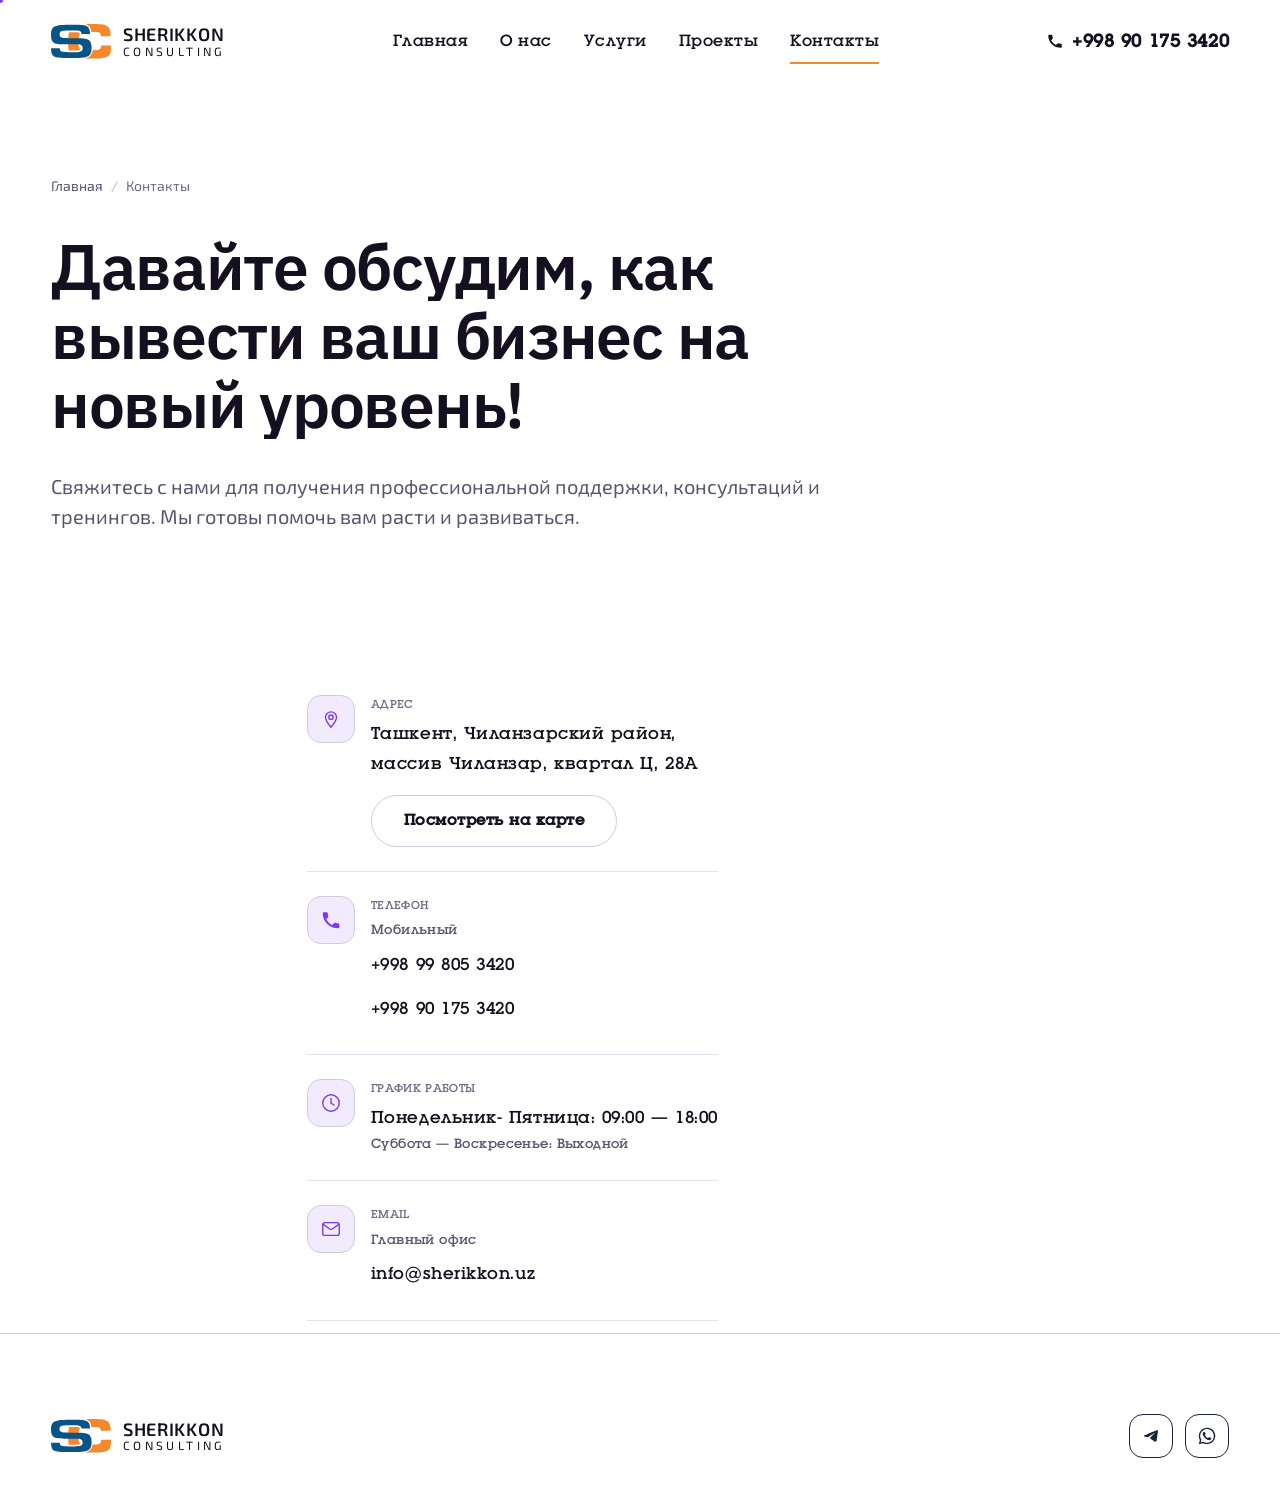
==== kontakti.html @ b271f59b "Disable browser scroll restoration so pages always open at the top Reloading a scrolled page (or ope" ====
<!DOCTYPE html>
<html lang="ru">
<head>
<meta charset="utf-8">
<meta name="viewport" content="width=device-width, initial-scale=1">
<title>Контакты | Sherikkon Remake</title>
<meta name="description" content="Контакты Sherikkon Consulting: Ташкент, Чиланзарский район, массив Чиланзар, квартал Ц, 28А. Телефоны +998 99 805 3420, +998 90 175 3420, info@sherikkon.uz.">
<meta name="theme-color" content="#0B0714">
<meta property="og:type" content="website">
<meta property="og:title" content="Контакты | Sherikkon Consulting">
<meta property="og:description" content="Свяжитесь с нами для получения профессиональной поддержки, консультаций и тренингов.">
<meta property="og:locale" content="ru_RU">

<link rel="icon" href="assets/icons/logo-mark.svg" type="image/svg+xml">
<link rel="preload" href="assets/fonts/exo2-400-700-cyrillic.woff2" as="font" type="font/woff2" crossorigin>
<link rel="preload" href="assets/fonts/ibmplexsans-500-700-cyrillic.woff2" as="font" type="font/woff2" crossorigin>
<link rel="preload" href="assets/fonts/luga.ttf" as="font" type="font/ttf" crossorigin>
<link rel="stylesheet" href="assets/css/tokens.css">
<link rel="stylesheet" href="assets/css/styles.css">

<script>
(function(d){
  if ('scrollRestoration' in history) { history.scrollRestoration = 'manual'; }
  var r = d.documentElement;
  r.classList.add('js');
  try {
    if (sessionStorage.getItem('sk:entering') === '1') {
      sessionStorage.removeItem('sk:entering');
      if (!matchMedia('(prefers-reduced-motion: reduce)').matches) r.classList.add('is-entering');
    }
  } catch (e) {}
})(document);
</script>
</head>

<body>

<svg xmlns="http://www.w3.org/2000/svg" style="display:none" aria-hidden="true" focusable="false">
  <symbol id="i-arrow-right" viewBox="0 0 24 24" fill="none" stroke="currentColor" stroke-width="1.5" stroke-linecap="round" stroke-linejoin="round"><path d="M4 12h15"/><path d="m13 6 6 6-6 6"/></symbol>
  <symbol id="i-phone" viewBox="0 0 24 24"><path fill="currentColor" d="M6.62 10.79c1.44 2.83 3.76 5.15 6.59 6.59l2.2-2.2c.28-.28.68-.36 1.03-.24 1.12.37 2.33.57 3.56.57.56 0 1 .44 1 1V20c0 .55-.44 1-1 1C10.4 21 3 13.6 3 4.5c0-.56.45-1 1-1h3.5c.56 0 1 .44 1 1 0 1.24.2 2.45.57 3.57.11.36.03.75-.25 1.03l-2.2 2.19Z"/></symbol>
  <symbol id="i-mail" viewBox="0 0 24 24" fill="none" stroke="currentColor" stroke-width="1.5" stroke-linecap="round" stroke-linejoin="round"><rect x="3" y="5" width="18" height="14" rx="2.5"/><path d="m3.5 7 7.6 5.3a1.5 1.5 0 0 0 1.8 0L20.5 7"/></symbol>
  <symbol id="i-sms" viewBox="0 0 24 24" fill="none" stroke="currentColor" stroke-width="1.5" stroke-linecap="round" stroke-linejoin="round"><path d="M4 5h16v10.5a1.5 1.5 0 0 1-1.5 1.5H9l-4 3.5V17H4.5A1.5 1.5 0 0 1 3 15.5V6.5A1.5 1.5 0 0 1 4.5 5Z"/><path d="M8 9.5h8M8 12.5h5"/></symbol>
  <symbol id="i-pin" viewBox="0 0 24 24" fill="none" stroke="currentColor" stroke-width="1.5" stroke-linecap="round" stroke-linejoin="round"><path d="M12 21c4-4.6 6-8 6-10.8A6 6 0 0 0 6 10.2C6 13 8 16.4 12 21Z"/><circle cx="12" cy="10" r="2.4"/></symbol>
  <symbol id="i-clock" viewBox="0 0 24 24" fill="none" stroke="currentColor" stroke-width="1.5" stroke-linecap="round" stroke-linejoin="round"><circle cx="12" cy="12" r="9"/><path d="M12 7v5.2l3.2 2"/></symbol>
  <symbol id="i-telegram" viewBox="0 0 980 980"><path fill="currentColor" fill-rule="evenodd" d="M 698 287.631 C 689.870 289.158, 654.773 302.731, 597.500 326.497 C 579.350 334.028, 550.325 346.044, 533 353.199 C 515.675 360.353, 497 368.138, 491.500 370.498 C 476.602 376.891, 411.305 405.121, 380.500 418.486 C 365.650 424.929, 346.750 433.126, 338.500 436.701 C 330.250 440.276, 320.125 444.682, 316 446.493 C 311.875 448.304, 299.052 453.932, 287.505 459 C 259.455 471.311, 257.509 472.360, 251.404 478.465 C 243.858 486.011, 243.010 492.293, 248.633 498.976 C 254.308 505.720, 269.003 510.989, 315.500 522.949 C 332.550 527.335, 348.975 531.610, 352 532.450 C 363.401 535.614, 379.007 533.776, 394.079 527.493 C 403.284 523.655, 421.090 512.782, 439 500.059 C 447.525 494.004, 463.275 483.103, 474 475.836 C 484.725 468.569, 508.069 452.535, 525.876 440.205 C 559.910 416.640, 592.766 394.737, 599.486 391.136 C 604.823 388.275, 608.498 388.407, 611.664 391.573 C 615.167 395.076, 614.372 399.588, 609.159 405.795 C 601.320 415.126, 516.463 495.931, 483.500 525.452 C 469.482 538.007, 464.042 543.935, 460.603 550.403 C 457.144 556.907, 456.459 562.630, 458.359 569.153 C 461.514 579.990, 461.578 580.041, 526.913 623.620 C 560.236 645.847, 592.675 667.663, 599 672.099 C 611.169 680.635, 629.362 690.068, 637.193 691.901 C 644.019 693.499, 653.913 693.247, 659.572 691.331 C 666.432 689.009, 674.851 680.261, 679.355 670.775 C 684.050 660.886, 686.511 650.362, 690.059 625 C 693.599 599.695, 698.780 565.622, 710.434 491 C 729.656 367.922, 735.375 326.507, 734.742 314.954 C 733.712 296.144, 725.993 287.882, 709 287.402 C 704.325 287.270, 699.375 287.373, 698 287.631"/></symbol>
  <symbol id="i-whatsapp" viewBox="0 0 980 980"><path fill="currentColor" fill-rule="evenodd" d="M 473 121.073 C 408.287 124.119, 345.980 144.488, 290.540 180.721 C 261.963 199.397, 231.344 226.807, 209.440 253.321 C 140.428 336.856, 112.046 445.009, 131.058 552 C 137.192 586.517, 148.519 620.061, 165.122 652.879 L 173.915 670.259 157.994 728.379 C 149.238 760.346, 137.630 802.700, 132.200 822.500 C 126.771 842.300, 122.681 858.642, 123.113 858.816 C 123.545 858.990, 142.708 854.193, 165.699 848.155 C 188.690 842.117, 231.946 830.773, 261.825 822.947 L 316.149 808.716 331.825 816.308 C 362.823 831.321, 391.642 840.847, 424.500 846.940 C 462.693 854.022, 505.928 854.912, 544 849.401 C 659.831 832.635, 760.606 761.303, 815.815 657 C 836.675 617.591, 850.125 574.045, 855.659 528 C 857.788 510.279, 858.087 466.079, 856.189 449.500 C 847.851 376.671, 821.812 313.276, 777.326 257.500 C 765.450 242.610, 741.286 218.115, 725.683 205.150 C 654.349 145.875, 566.568 116.667, 473 121.073 M 473.423 183.040 C 420.483 186.084, 368.411 203.548, 324 233.153 C 305.440 245.526, 295.586 253.487, 279.666 268.971 C 229.163 318.089, 199.066 378.275, 189.388 449.500 C 186.968 467.307, 186.953 506.422, 189.358 524 C 192.826 549.344, 198.148 570.887, 206.652 594 C 211.560 607.342, 225.498 635.392, 233.910 648.857 L 241.006 660.214 229.444 702.357 C 223.086 725.536, 216.335 750.100, 214.442 756.946 C 212.549 763.791, 211 769.987, 211 770.715 C 211 772.267, 209.041 772.681, 239 764.805 C 251.375 761.551, 269.375 756.847, 279 754.350 C 288.625 751.853, 303.008 748.080, 310.962 745.966 L 325.424 742.122 333.462 746.948 C 374.501 771.589, 418.333 785.852, 466.005 790.079 C 484.035 791.677, 517.440 790.730, 534.531 788.135 C 589.215 779.832, 635.861 759.787, 679.996 725.625 C 693.058 715.515, 717.927 690.849, 728.775 677.246 C 741.848 660.854, 754.423 640.974, 764.008 621.549 C 776.532 596.168, 784.210 574.227, 789.434 548.892 C 816.684 416.730, 755.619 285.022, 636.515 219.074 C 589.560 193.074, 529.542 179.814, 473.423 183.040 M 355.265 307.480 C 346.011 310.081, 340.058 313.846, 331.784 322.330 C 300.514 354.391, 292.602 396.469, 308.999 443.500 C 318.213 469.929, 348.242 518.263, 376.407 552 C 404.327 585.442, 435.720 612.926, 466.658 631.013 C 485.979 642.308, 530.616 661.622, 553 668.372 C 576.063 675.326, 597.355 675.860, 616.735 669.969 C 639.143 663.159, 663.029 645.935, 670.002 631.558 C 676.188 618.806, 680.855 595.724, 678.953 587.291 C 678.507 585.315, 677.323 582.886, 676.321 581.894 C 674.359 579.951, 635.452 558.815, 609.659 545.681 C 596.337 538.897, 592.877 537.546, 587.899 537.186 C 582 536.760, 581.963 536.774, 577.739 541.182 C 575.408 543.615, 569.145 550.757, 563.822 557.053 C 547.820 575.980, 541.032 582.606, 536.850 583.379 C 529.597 584.719, 521.422 581.610, 500.647 569.612 C 458.782 545.434, 428.815 515.321, 403.072 471.561 C 400.179 466.644, 397.578 461.174, 397.291 459.404 C 396.482 454.421, 400.697 446.632, 409.603 436.648 C 427.560 416.520, 430.425 411.822, 429.746 403.616 C 429.480 400.389, 425.818 389.267, 419.832 373.500 C 414.611 359.750, 408.145 342.450, 405.462 335.056 C 399.532 318.709, 396.641 314.639, 387.727 310.087 C 381.624 306.971, 380.149 306.645, 370.771 306.341 C 363.837 306.116, 358.799 306.486, 355.265 307.480"/></symbol>
</svg>

<a class="skip-link" href="#main">Перейти к содержимому</a>

<div class="curtain" id="curtain" aria-hidden="true"></div>
<div class="cursor" id="cursorDot" aria-hidden="true"></div>


<header class="header" id="header">
  <div class="container header__inner">
    <a class="header__brand" href="index.html">
      <img src="assets/icons/logo-mark.svg" alt="" width="40" height="23">
      <span class="header__brand-text">
        <span class="header__brand-name">SHERIKKON</span>
        <span class="header__brand-sub">CONSULTING</span>
      </span>
    </a>

    <nav class="nav" aria-label="Основная навигация">
      <a class="nav__link" href="index.html">Главная</a>
      <a class="nav__link" href="o-nas.html">О нас</a>
      <a class="nav__link" href="uslugi.html">Услуги</a>
      <a class="nav__link" href="proekti.html">Проекты</a>
      <a class="nav__link" href="kontakti.html" aria-current="page">Контакты</a>
    </nav>

    <div class="header__actions">
      <a class="header__phone" href="tel:+998901753420">
        <svg width="18" height="18" aria-hidden="true"><use href="#i-phone"/></svg>
        +998 90 175 3420
      </a>
      <button class="burger" id="burger" type="button" aria-label="Открыть меню" aria-expanded="false" aria-controls="menu">
        <span class="burger__box"><span class="burger__line"></span><span class="burger__line"></span><span class="burger__line"></span></span>
      </button>
    </div>
  </div>
</header>

<div class="menu" id="menu" hidden>
  <nav aria-label="Мобильная навигация">
    <ul class="menu__list">
      <li><a class="menu__link" href="index.html">Главная</a></li>
      <li><a class="menu__link" href="o-nas.html">О нас</a></li>
      <li><a class="menu__link" href="uslugi.html">Услуги</a></li>
      <li><a class="menu__link" href="proekti.html">Проекты</a></li>
      <li><a class="menu__link" href="kontakti.html" aria-current="page">Контакты</a></li>
    </ul>
  </nav>
  <div class="menu__footer">
    <a class="btn btn--primary" href="#zayavka">Получить консультацию</a>
    <a class="contact-item__value contact-item__value--tabular" href="tel:+998901753420">+998 90 175 3420</a>
  </div>
</div>

<main id="main">

  <section class="page-hero">
    <div class="container page-hero__inner">
      <nav class="crumbs" aria-label="Хлебные крошки">
        <a href="index.html">Главная</a>
        <span class="crumbs__sep" aria-hidden="true">/</span>
        <span aria-current="page">Контакты</span>
      </nav>

      <h1 data-reveal-words>Давайте обсудим, как вывести ваш бизнес на новый уровень!</h1>
      <p class="lead" data-reveal>
        Свяжитесь с нами для получения профессиональной поддержки, консультаций и тренингов.
        Мы готовы помочь вам расти и развиваться.
      </p>
    </div>
  </section>

  <!-- ============================== КОНТАКТЫ ============================== -->
  <section class="section section--surface" id="zayavka">
    <div class="container container--narrow section__inner">
      <div data-reveal>
        <div class="mt-8">
          <div class="contact-item">
            <span class="contact-item__icon" aria-hidden="true">
              <svg width="22" height="22"><use href="#i-pin"/></svg>
            </span>
            <div>
              <p class="contact-item__label">Адрес</p>
              <p class="contact-item__value">
                Ташкент, Чиланзарский район,<br>
                массив Чиланзар, квартал Ц, 28А
              </p>
              <p class="mt-4">
                <a class="btn btn--secondary"
                   href="https://yandex.uz/maps/10335/tashkent/?ll=69.209252%2C41.282768&mode=search&sll=69.208917%2C41.282833&text=41.282833%2C69.208917&z=19.88"
                   target="_blank" rel="noopener">
                  Посмотреть на карте
                </a>
              </p>
            </div>
          </div>

          <div class="contact-item">
            <span class="contact-item__icon" aria-hidden="true">
              <svg width="22" height="22"><use href="#i-phone"/></svg>
            </span>
            <div>
              <p class="contact-item__label">Телефон</p>
              <p class="text-muted" style="font-size:var(--text-sm)">Мобильный</p>
              <a class="contact-item__value contact-item__value--tabular" href="tel:+998998053420">+998 99 805 3420</a><br>
              <a class="contact-item__value contact-item__value--tabular" href="tel:+998901753420">+998 90 175 3420</a>
            </div>
          </div>

          <div class="contact-item">
            <span class="contact-item__icon" aria-hidden="true">
              <svg width="22" height="22"><use href="#i-clock"/></svg>
            </span>
            <div>
              <p class="contact-item__label">График работы</p>
              <p class="contact-item__value tabular">Понедельник- Пятница: 09:00 — 18:00</p>
              <p class="text-muted" style="font-size:var(--text-sm)">Суббота — Воскресенье: Выходной</p>
            </div>
          </div>

          <div class="contact-item">
            <span class="contact-item__icon" aria-hidden="true">
              <svg width="22" height="22"><use href="#i-mail"/></svg>
            </span>
            <div>
              <p class="contact-item__label">Email</p>
              <p class="text-muted" style="font-size:var(--text-sm)">Главный офис</p>
              <a class="contact-item__value" href="mailto:info@sherikkon.uz">info@sherikkon.uz</a>
            </div>
          </div>
        </div>
      </div>
    </div>
  </section>

</main>

<footer class="footer">
  <div class="container">
    <div class="footer__grid footer__grid--simple">
      <a class="header__brand" href="index.html">
        <img src="assets/icons/logo-mark.svg" alt="" width="40" height="23">
        <span class="header__brand-text">
          <span class="header__brand-name">SHERIKKON</span>
          <span class="header__brand-sub">CONSULTING</span>
        </span>
      </a>
      <div class="socials">
        <a class="social" href="https://t.me/farhod_djabbarov" target="_blank" rel="noopener" aria-label="Telegram">
          <svg width="28" height="28" aria-hidden="true"><use href="#i-telegram"/></svg>
        </a>
        <a class="social" href="https://wa.me/998901753420" target="_blank" rel="noopener" aria-label="WhatsApp">
          <svg width="22" height="22" aria-hidden="true"><use href="#i-whatsapp"/></svg>
        </a>
      </div>
    </div>  </div>
</footer>

<script src="assets/vendor/gsap.min.js"></script>
<script src="assets/vendor/ScrollTrigger.min.js"></script>
<script src="assets/vendor/SplitText.min.js"></script>
<script src="assets/js/nav.js"></script>
<script src="assets/js/forms.js"></script>
<script src="assets/js/motion.js"></script>
<script src="assets/js/main.js"></script>
</body>
</html>
---- assets/css/tokens.css ----
/* ============================================================
   Sherikkon Consulting — Design System "Royal Violet"
   tokens.css — шрифты и дизайн-токены
   Единственное место, где меняются цвета, шкалы и тайминги.
   ============================================================ */

/* ---------- Шрифты (локальные woff2, вариативные) ---------- */

/* Exo 2 — единый шрифт на весь сайт, вариативный 400–700.
   Геометричный технический гротеск с полной поддержкой кириллицы —
   замена Playfair Display + Inter по прямому запросу пользователя. */
@font-face {
  font-family: 'Exo 2';
  font-style: normal;
  font-weight: 400 700;
  font-display: swap;
  src: url('../fonts/exo2-400-700-cyrillic.woff2') format('woff2');
  unicode-range: U+0301, U+0400-045F, U+0490-0491, U+04B0-04B1, U+2116;
}
@font-face {
  font-family: 'Exo 2';
  font-style: normal;
  font-weight: 400 700;
  font-display: swap;
  src: url('../fonts/exo2-400-700-cyrillic-ext.woff2') format('woff2');
  unicode-range: U+0460-052F, U+1C80-1C8A, U+20B4, U+2DE0-2DFF, U+A640-A69F, U+FE2E-FE2F;
}
@font-face {
  font-family: 'Exo 2';
  font-style: normal;
  font-weight: 400 700;
  font-display: swap;
  src: url('../fonts/exo2-400-700-latin.woff2') format('woff2');
  unicode-range: U+0000-00FF, U+0131, U+0152-0153, U+02BB-02BC, U+02C6, U+02DA, U+02DC,
    U+0304, U+0308, U+0329, U+2000-206F, U+20AC, U+2122, U+2191, U+2193, U+2212, U+2215,
    U+FEFF, U+FFFD;
}
@font-face {
  font-family: 'Exo 2';
  font-style: normal;
  font-weight: 400 700;
  font-display: swap;
  src: url('../fonts/exo2-400-700-latin-ext.woff2') format('woff2');
  unicode-range: U+0100-02BA, U+02BD-02C5, U+02C7-02CC, U+02CE-02D7, U+02DD-02FF, U+0304,
    U+0308, U+0329, U+1D00-1DBF, U+1E00-1E9F, U+1EF2-1EFF, U+2020, U+20A0-20AB, U+20AD-20C0,
    U+2113, U+2C60-2C7F, U+A720-A7FF;
}

/* IBM Plex Sans — только заголовки h1–h4 (--font-h), вариативный 500–700.
   Остальной текст остаётся на Exo 2 (--font-heading/--font-body) — так
   решили, чтобы не плодить контраст по всему сайту. */
@font-face {
  font-family: 'IBM Plex Sans';
  font-style: normal;
  font-weight: 500 700;
  font-display: swap;
  src: url('../fonts/ibmplexsans-500-700-cyrillic.woff2') format('woff2');
  unicode-range: U+0301, U+0400-045F, U+0490-0491, U+04B0-04B1, U+2116;
}
@font-face {
  font-family: 'IBM Plex Sans';
  font-style: normal;
  font-weight: 500 700;
  font-display: swap;
  src: url('../fonts/ibmplexsans-500-700-cyrillic-ext.woff2') format('woff2');
  unicode-range: U+0460-052F, U+1C80-1C8A, U+20B4, U+2DE0-2DFF, U+A640-A69F, U+FE2E-FE2F;
}
@font-face {
  font-family: 'IBM Plex Sans';
  font-style: normal;
  font-weight: 500 700;
  font-display: swap;
  src: url('../fonts/ibmplexsans-500-700-latin.woff2') format('woff2');
  unicode-range: U+0000-00FF, U+0131, U+0152-0153, U+02BB-02BC, U+02C6, U+02DA, U+02DC,
    U+0304, U+0308, U+0329, U+2000-206F, U+20AC, U+2122, U+2191, U+2193, U+2212, U+2215,
    U+FEFF, U+FFFD;
}
@font-face {
  font-family: 'IBM Plex Sans';
  font-style: normal;
  font-weight: 500 700;
  font-display: swap;
  src: url('../fonts/ibmplexsans-500-700-latin-ext.woff2') format('woff2');
  unicode-range: U+0100-02BA, U+02BD-02C5, U+02C7-02CC, U+02CE-02D7, U+02DD-02FF, U+0304,
    U+0308, U+0329, U+1D00-1DBF, U+1E00-1E9F, U+1EF2-1EFF, U+2020, U+20A0-20AB, U+20AD-20C0,
    U+2113, U+2C60-2C7F, U+A720-A7FF;
}

/* Alegreya Sans — короткие акценты (--font-accent): eyebrow-подписи
   секций и роли в карточках команды. Курсив, читаемый гуманистический
   гротеск — замена изначально запрошенной Zeequada (та требовала капчу
   для скачивания, которую мы не обходим). */
@font-face {
  font-family: 'Alegreya Sans';
  font-style: italic;
  font-weight: 500;
  font-display: swap;
  src: url('../fonts/alegreyasans-500-italic-cyrillic.woff2') format('woff2');
  unicode-range: U+0301, U+0400-045F, U+0490-0491, U+04B0-04B1, U+2116;
}
@font-face {
  font-family: 'Alegreya Sans';
  font-style: italic;
  font-weight: 500;
  font-display: swap;
  src: url('../fonts/alegreyasans-500-italic-cyrillic-ext.woff2') format('woff2');
  unicode-range: U+0460-052F, U+1C80-1C8A, U+20B4, U+2DE0-2DFF, U+A640-A69F, U+FE2E-FE2F;
}
@font-face {
  font-family: 'Alegreya Sans';
  font-style: italic;
  font-weight: 500;
  font-display: swap;
  src: url('../fonts/alegreyasans-500-italic-latin.woff2') format('woff2');
  unicode-range: U+0000-00FF, U+0131, U+0152-0153, U+02BB-02BC, U+02C6, U+02DA, U+02DC,
    U+0304, U+0308, U+0329, U+2000-206F, U+20AC, U+2122, U+2191, U+2193, U+2212, U+2215,
    U+FEFF, U+FFFD;
}
@font-face {
  font-family: 'Alegreya Sans';
  font-style: italic;
  font-weight: 500;
  font-display: swap;
  src: url('../fonts/alegreyasans-500-italic-latin-ext.woff2') format('woff2');
  unicode-range: U+0100-02BA, U+02BD-02C5, U+02C7-02CC, U+02CE-02D7, U+02DD-02FF, U+0304,
    U+0308, U+0329, U+1D00-1DBF, U+1E00-1E9F, U+1EF2-1EFF, U+2020, U+20A0-20AB, U+20AD-20C0,
    U+2113, U+2C60-2C7F, U+A720-A7FF;
}

/* Luga — присланный клиентом шрифт, только для текста на кнопке
   (--font-accent-btn). Файл в исходном .ttf (без конвертации в woff2 —
   на машине нет инструментов для этого), поэтому чуть тяжелее обычного. */
@font-face {
  font-family: 'Luga';
  font-style: normal;
  font-weight: 400;
  font-display: swap;
  src: url('../fonts/luga.ttf') format('truetype');
}

/* ============================================================
   ТОКЕНЫ
   ============================================================ */

:root {
  /* ---------- Палитра: светлая тема ---------- */
  /* Поверхности — холодный серо-белый */
  --bg:            #FFFFFF;  /* фон страницы */
  --surface:       #F7F7FA;  /* секции-подложки */
  --surface-2:     #FFFFFF;  /* карточки — белее подложки, держатся на border+shadow */
  --surface-3:     #F3F1FA;  /* карточка/поле в hover — едва заметный фиолетовый тон */
  --border:        #E4E3ED;  /* границы и разделители */
  --border-strong: #CFCCDD;  /* границы в hover / focus-within */

  /* Бренд: фиолетовый = всё интерактивное */
  --primary:       #7C3AED;  /* 5.4:1 на белом — AA, ссылки и акценты */
  --primary-light: #A78BFA;  /* декоративный: рамки, свечения — НЕ для текста на светлом */
  --primary-deep:  #4C1D95;  /* тёмно-фиолетовый — для текста, если нужен акцент темнее */
  --on-primary:    #FFFFFF;

  /* Акцент: шампань-золото = премиальный акцент, CTA, декоративные цифры */
  --accent:        #D4AF6A;  /* декоративный/фон кнопки — НЕ для текста на светлом (мал контраст) */
  --accent-light:  #E8C98D;
  --accent-deep:   #7A5E22;  /* ~5.8:1 на белом, ~5.4:1 на --surface — AA с запасом */
  --on-accent:     #1A1026;  /* тёмный текст на золотой кнопке */

  /* Текст */
  --fg:            #14101F;  /* ~18:1 на белом — AAA, тёмно-фиолетовый почти-чёрный */
  --fg-muted:      #5B5470;  /* ~6.3:1 на белом — AA */
  --fg-subtle:     #726B87;  /* подсказки и мелкие подписи — ~4.9:1 на белом, AA */

  /* Состояния */
  --success:       #1E9E76;  /* затемнено под белый фон относительно --success-light */
  --success-light: #34D399;  /* декоративный/иконки */
  --danger:        #DC2626;  /* затемнено под белый фон относительно --danger-light */
  --danger-light:  #F87171;  /* декоративный/иконки */
  --danger-bg:     rgba(220, 38, 38, 0.08);

  /* ---------- Тёмные токены для «рамки» сайта: шапка, футер, мобильное
     меню, прелоадер/штора. По решению пользователя они остаются тёмными,
     пока всё остальное стало светлым — значения те же, что были раньше
     у всего сайта. ---------- */
  --chrome-bg:            #070410;
  --chrome-surface:       #150E24;
  --chrome-border:        #2A1F45;
  --chrome-border-strong: #3B2C60;
  --chrome-fg:            #F5F3FF;
  --chrome-fg-muted:      #A9A0C4;

  /* Плёнки и свечения */
  --scrim:         rgba(7, 4, 16, 0.78);   /* оверлей модалок/меню */
  --glow-violet:   rgba(124, 58, 237, 0.16);
  --glow-fuchsia:  rgba(192, 38, 211, 0.12);
  --glow-gold:     rgba(212, 175, 106, 0.18);

  --gradient-brand: linear-gradient(120deg, var(--primary) 0%, #C026D3 100%);
  --gradient-gold:  linear-gradient(120deg, var(--accent) 0%, var(--accent-light) 100%);
  --gradient-line:  linear-gradient(90deg, var(--primary) 0%, #C026D3 50%, var(--accent) 100%);
  /* Более контрастный разбег внутри золота — для акцентных слов в
     заголовках (.grad), где --gradient-gold читается почти плоским. */
  --gradient-heading-accent: linear-gradient(120deg, var(--accent-deep) 0%, var(--accent) 55%, var(--accent-light) 100%);

  /* ---------- Типографика ---------- */
  --font-heading: 'Exo 2', -apple-system, BlinkMacSystemFont, 'Segoe UI', Roboto, sans-serif;
  --font-body: 'Exo 2', -apple-system, BlinkMacSystemFont, 'Segoe UI', Roboto, sans-serif;
  --font-h: 'IBM Plex Sans', -apple-system, BlinkMacSystemFont, 'Segoe UI', Roboto, sans-serif;
  --font-accent: 'Alegreya Sans', Georgia, serif;

  /* Шкала 12 → 88, крупные кегли текучие */
  --text-xs:   0.75rem;   /* 12 */
  --text-sm:   0.875rem;  /* 14 */
  --text-base: 1rem;      /* 16 */
  --text-md:   1.0625rem; /* 17 — базовый размер тела */
  --text-lg:   1.125rem;  /* 18 */
  --text-xl:   1.25rem;   /* 20 */
  --text-2xl:  1.5rem;    /* 24 */
  --text-3xl:  clamp(1.625rem, 1.4rem + 1.1vw, 2rem);    /* 26 → 32 */
  --text-4xl:  clamp(2rem, 1.6rem + 2vw, 2.75rem);       /* 32 → 44 */
  --text-5xl:  clamp(2.5rem, 1.8rem + 3.4vw, 4rem);      /* 40 → 64 */
  --text-6xl:  clamp(3rem, 2rem + 5vw, 5.5rem);          /* 48 → 88 */

  --leading-tight:  1.08;
  --leading-snug:   1.25;
  --leading-normal: 1.5;
  --leading-body:   1.65;

  --tracking-tight: -0.02em;
  --tracking-wide:  0.12em;  /* только для eyebrow-подписей капсом */

  --measure: 66ch;  /* длина строки основного текста */

  /* ---------- Отступы: сетка 4/8 ---------- */
  --space-1:  0.25rem;  /*   4 */
  --space-2:  0.5rem;   /*   8 */
  --space-3:  0.75rem;  /*  12 */
  --space-4:  1rem;     /*  16 */
  --space-5:  1.5rem;   /*  24 */
  --space-6:  2rem;     /*  32 */
  --space-7:  2.5rem;   /*  40 */
  --space-8:  3rem;     /*  48 */
  --space-9:  4rem;     /*  64 */
  --space-10: 5rem;     /*  80 */
  --space-11: 6rem;     /*  96 */
  --space-12: 8rem;     /* 128 */

  /* Вертикальный ритм секций — текучий */
  --section-y: clamp(4rem, 3rem + 5vw, 8rem);
  --gutter:    clamp(1.25rem, 0.9rem + 1.6vw, 2.5rem);
  --container: 78rem;   /* 1248px */
  --container-narrow: 46rem;

  /* ---------- Радиусы ---------- */
  --radius-sm:   8px;
  --radius:      14px;
  --radius-lg:   24px;
  --radius-full: 999px;

  /* ---------- Тени и свечения ----------
     На белом фоне чёрная тень читается тяжело даже при небольшой
     непрозрачности — берём тёмный текстовый тон (--fg) вместо
     чистого чёрного, мягче и «в цвет» сайта. */
  --shadow-sm: 0 1px 2px rgba(20, 16, 31, 0.06);
  --shadow:    0 8px 20px -8px rgba(20, 16, 31, 0.12);
  --shadow-lg: 0 20px 48px -16px rgba(20, 16, 31, 0.16);
  --shadow-glow: 0 12px 28px -10px var(--glow-violet);

  /* ---------- Слои ---------- */
  --z-base:     0;
  --z-raised:  10;
  --z-sticky:  20;
  --z-header:  40;
  --z-overlay:100;
  --z-cursor: 900;
  --z-curtain:1000;

  /* ---------- Движение ---------- */
  --dur-fast: 180ms;
  --dur:      320ms;
  --dur-slow: 520ms;
  --ease-out:  cubic-bezier(0.16, 1, 0.3, 1);   /* вход */
  --ease-in:   cubic-bezier(0.7, 0, 0.84, 0);   /* выход */
  --ease-soft: cubic-bezier(0.4, 0, 0.2, 1);

  /* Высота залипающей шапки — используется для scroll-margin и отступов */
  --header-h: 72px;
}

@media (min-width: 1024px) {
  :root { --header-h: 84px; }
}

/* Уважаем системную настройку: гасим длительности на уровне CSS.
   JS-анимации отключаются отдельно через gsap.matchMedia в motion.js. */
@media (prefers-reduced-motion: reduce) {
  :root {
    --dur-fast: 1ms;
    --dur:      1ms;
    --dur-slow: 1ms;
  }
}
---- assets/css/styles.css ----
/* ============================================================
   Sherikkon Consulting — styles.css
   Слои: reset → base → layout → components → utilities
   ============================================================ */

@layer reset, base, layout, components, utilities;

/* ============================================================
   RESET
   ============================================================ */
@layer reset {
  *, *::before, *::after { box-sizing: border-box; }

  * { margin: 0; }

  html {
    -webkit-text-size-adjust: 100%;
    scroll-behavior: smooth;
  }

  @media (prefers-reduced-motion: reduce) {
    html { scroll-behavior: auto; }
  }

  body {
    min-height: 100dvh;
    -webkit-font-smoothing: antialiased;
    text-rendering: optimizeLegibility;
  }

  img, svg, video, canvas {
    display: block;
    max-width: 100%;
    height: auto;
  }

  input, button, textarea, select {
    font: inherit;
    color: inherit;
  }

  button { background: none; border: none; }

  p, h1, h2, h3, h4, h5, h6 { overflow-wrap: break-word; }

  ul[class], ol[class] { list-style: none; padding: 0; }
}

/* ============================================================
   BASE
   ============================================================ */
@layer base {
  body {
    background: var(--bg);
    color: var(--fg);
    font-family: var(--font-body);
    font-size: var(--text-md);
    line-height: var(--leading-body);
    font-weight: 400;
  }

  /* Блокировка скролла при открытом меню — без сдвига контента */
  body.is-locked {
    overflow: hidden;
    /* touch-action не даёт «протечь» скроллу на мобильных */
    touch-action: none;
  }

  h1, h2, h3, h4 {
    font-family: var(--font-h);
    font-weight: 600;
    line-height: var(--leading-tight);
    letter-spacing: var(--tracking-tight);
    color: var(--fg);
  }

  h1 { font-size: var(--text-6xl); }
  h2 { font-size: var(--text-5xl); }
  h3 { font-size: var(--text-3xl); line-height: var(--leading-snug); }
  h4 { font-size: var(--text-xl); line-height: var(--leading-snug); }

  a {
    color: var(--primary);
    text-decoration-color: color-mix(in srgb, var(--primary) 40%, transparent);
    text-underline-offset: 0.25em;
    transition: color var(--dur-fast) var(--ease-soft),
                text-decoration-color var(--dur-fast) var(--ease-soft);
  }
  a:hover { color: var(--accent-deep); text-decoration-color: var(--accent-deep); }

  strong { font-weight: 600; color: var(--fg); }

  /* Единое видимое фокус-кольцо на всём сайте */
  :focus-visible {
    outline: 2px solid var(--accent);
    outline-offset: 3px;
    border-radius: var(--radius-sm);
  }

  /* Якорные переходы не прячут заголовок под шапкой */
  :target { scroll-margin-top: var(--space-5); }

  ::selection {
    background: var(--primary);
    color: var(--on-primary);
  }
}

/* ============================================================
   LAYOUT
   ============================================================ */
@layer layout {
  .container {
    width: 100%;
    max-width: var(--container);
    margin-inline: auto;
    padding-inline: var(--gutter);
  }

  .container--narrow { max-width: var(--container-narrow); }

  .section {
    position: relative;
    padding-block: var(--section-y);
  }
  .section--tight { padding-block: var(--space-9); }

  /* Серый .surface убран по просьбе клиента — фон сайта везде белый,
     без сероватых "прослоек" между секциями. */
  .section--surface { background: var(--bg); }

  .section--accent { background: var(--bg); }

  .section__inner { position: relative; z-index: var(--z-raised); }

  .stack > * + * { margin-top: var(--space-4); }
  .stack-lg > * + * { margin-top: var(--space-6); }

  .grid { display: grid; gap: var(--space-5); }

  @media (min-width: 640px)  { .grid--2 { grid-template-columns: repeat(2, 1fr); } }
  @media (min-width: 900px)  { .grid--3 { grid-template-columns: repeat(3, 1fr); } }
  /* На оригинальном сайте 4 карточки (услуги, команда) всегда идут
     сеткой 2×2, а не в один ряд — так и оставляем на всех desktop-
     ширинах, не переходя на 4 колонки. */
  @media (min-width: 640px)  { .grid--4 { grid-template-columns: repeat(2, 1fr); } }

  .split {
    display: grid;
    gap: var(--space-8);
    align-items: center;
  }
  @media (min-width: 900px) {
    .split { grid-template-columns: 1fr 1fr; gap: var(--space-9); }
    .split--wide-left { grid-template-columns: 1.15fr 0.85fr; }
  }

  main { display: block; }
}

/* ============================================================
   COMPONENTS
   ============================================================ */
@layer components {

  /* ---------- Skip link ---------- */
  .skip-link {
    position: absolute;
    top: var(--space-3);
    left: var(--space-3);
    z-index: var(--z-curtain);
    padding: var(--space-3) var(--space-5);
    background: var(--accent);
    color: var(--on-accent);
    font-weight: 600;
    border-radius: var(--radius-sm);
    transform: translateY(-200%);
    transition: transform var(--dur) var(--ease-out);
  }
  .skip-link:focus-visible { transform: translateY(0); color: var(--on-accent); }

  /* ---------- Штора перехода между страницами ---------- */
  .curtain {
    position: fixed;
    inset: 0;
    z-index: var(--z-curtain);
    background: var(--gradient-brand);
    transform: scaleY(0);
    transform-origin: bottom;
    pointer-events: none;
  }
  /* Приход по «шторе»: она уже закрывает экран сверху,
     стартовое состояние ставит инлайн-скрипт в <head>, чтобы не мигало */
  .is-entering .curtain {
    transform: scaleY(1);
    transform-origin: top;
  }

  /* ---------- Кастомный курсор (только мышь) ---------- */
  .cursor {
    position: fixed;
    top: 0;
    left: 0;
    z-index: var(--z-cursor);
    pointer-events: none;
    will-change: transform;
    width: 6px;
    height: 6px;
    margin: -3px 0 0 -3px;
    border-radius: 50%;
    background: var(--primary);
  }
  /* Прячем на тач-устройствах и при reduced-motion */
  @media (hover: none), (pointer: coarse), (prefers-reduced-motion: reduce) {
    .cursor { display: none; }
  }

  /* ---------- Шапка ----------
     Светлая на всех страницах — промежуточный шаг к белой: лёгкий тон
     бренд-синего вместо тёмного --chrome-bg. Переопределяет токены
     локально на самой шапке; фон не завязан на скролл, виден сразу.
     Футер (тоже на --chrome-*) не затронут — остаётся тёмным. */
  .header {
    --chrome-bg:       var(--bg);
    --chrome-fg:       var(--fg);
    --chrome-fg-muted: var(--fg);
    --chrome-border:   var(--border-strong);
    position: static;
    z-index: var(--z-header);
    height: var(--header-h);
    display: flex;
    align-items: center;
    background: var(--chrome-bg);
    transition: background-color var(--dur) var(--ease-soft),
                border-color var(--dur) var(--ease-soft),
                backdrop-filter var(--dur) var(--ease-soft);
    border-bottom: 1px solid transparent;
  }
  .header.is-scrolled {
    background: var(--chrome-bg);
    border-bottom-color: var(--chrome-border);
  }
  /* Лого (шапка и футер — общий класс) больше не подсвечивается на
     наведении, ни цветом, ни чем-либо ещё. */
  .header__brand:hover { color: inherit; }
  .header__inner {
    display: flex;
    align-items: center;
    justify-content: space-between;
    gap: var(--space-5);
    width: 100%;
  }
  .header__brand {
    display: inline-flex;
    align-items: center;
    min-height: 44px;
    gap: var(--space-3);
    color: var(--chrome-fg);
    text-decoration: none;
    font-family: var(--font-heading);
    flex-shrink: 0;
  }
  .header__brand img { width: 60px; height: auto; }
  .header__brand-text {
    display: flex;
    flex-direction: column;
    line-height: 1.15;
  }
  .header__brand-name {
    font-size: 18px;
    font-weight: 600;
    letter-spacing: 0.04em;
  }
  .header__brand-sub {
    font-size: 12px;
    font-weight: 400;
    letter-spacing: 3.4px;
    color: var(--chrome-fg);
  }

  .nav { display: none; }
  @media (min-width: 1024px) {
    .nav {
      display: flex;
      align-items: center;
      gap: var(--space-6);
    }
  }
  .nav__link {
    position: relative;
    color: var(--chrome-fg-muted);
    text-decoration: none;
    font-size: 17px;
    font-weight: 500;
    padding-block: var(--space-2);
    font-family: 'Luga', var(--font-heading);
    letter-spacing: 0.03em;
  }
  .nav__link::after {
    content: '';
    position: absolute;
    left: 0;
    bottom: 0;
    width: 100%;
    height: 1.5px;
    background: #F6882B;
    transform: scaleX(0);
    transform-origin: right;
    transition: transform var(--dur) var(--ease-out);
  }
  .nav__link:hover { color: var(--chrome-fg); }
  .nav__link:hover::after { transform: scaleX(1); transform-origin: left; }
  .nav__link[aria-current='page'] {
    color: var(--chrome-fg);
  }
  .nav__link[aria-current='page']::after { transform: scaleX(1); }

  .header__actions {
    display: flex;
    align-items: center;
    gap: var(--space-3);
  }

  .header__phone {
    display: none;
    align-items: center;
    gap: var(--space-2);
    color: var(--chrome-fg);
    text-decoration: none;
    font-size: 19px;
    font-weight: 600;
    font-variant-numeric: tabular-nums;
    white-space: nowrap;
    font-family: 'Luga', var(--font-heading);
    letter-spacing: 0.03em;
  }
  @media (min-width: 1280px) { .header__phone { display: inline-flex; } }
  /* Подчёркивание, как у пунктов навигации — не подсветка цветом. */
  .header__phone-num {
    position: relative;
  }
  .header__phone-num::after {
    content: '';
    position: absolute;
    left: 0;
    bottom: -2px;
    width: 0;
    height: 2px;
    background: #F6882B;
    transition: width var(--dur) var(--ease-out);
  }
  .header__phone:hover .header__phone-num::after {
    width: 100%;
  }

  /* Бургер */
  .burger {
    width: 44px;
    height: 44px;
    display: grid;
    place-items: center;
    border-radius: var(--radius-sm);
    cursor: pointer;
    color: var(--chrome-fg);
  }
  @media (min-width: 1024px) { .burger { display: none; } }
  .burger__box { width: 22px; height: 14px; position: relative; }
  .burger__line {
    position: absolute;
    left: 0;
    width: 100%;
    height: 1.5px;
    background: currentColor;
    border-radius: 2px;
    transition: transform var(--dur) var(--ease-out),
                opacity var(--dur-fast) var(--ease-soft);
  }
  .burger__line:nth-child(1) { top: 0; }
  .burger__line:nth-child(2) { top: 6px; }
  .burger__line:nth-child(3) { top: 12px; }
  .burger[aria-expanded='true'] .burger__line:nth-child(1) { transform: translateY(6px) rotate(45deg); }
  .burger[aria-expanded='true'] .burger__line:nth-child(2) { opacity: 0; }
  .burger[aria-expanded='true'] .burger__line:nth-child(3) { transform: translateY(-6px) rotate(-45deg); }

  /* Мобильное меню — тоже часть тёмной «рамки» навигации, как шапка */
  .menu {
    position: fixed;
    inset: 0;
    z-index: var(--z-overlay);
    display: flex;
    flex-direction: column;
    padding: calc(var(--header-h) + var(--space-6)) var(--gutter) var(--space-8);
    background: var(--chrome-bg);
    background-image: radial-gradient(80% 50% at 50% 0%, var(--glow-violet), transparent 70%);
    overflow-y: auto;
    overscroll-behavior: contain;
    visibility: hidden;
    opacity: 0;
    /* visibility НЕ интерполируем: при переходе hidden→visible браузер
       переключает её не сразу и отклоняет focus() на ссылки меню.
       Поэтому на закрытии прячем с задержкой, на открытии — мгновенно. */
    transition: opacity var(--dur) var(--ease-soft),
                visibility 0s linear var(--dur);
  }
  .menu.is-open {
    visibility: visible;
    opacity: 1;
    transition: opacity var(--dur) var(--ease-soft),
                visibility 0s linear 0s;
  }
  @media (min-width: 1024px) { .menu { display: none; } }

  .menu__list { display: flex; flex-direction: column; gap: var(--space-2); }
  .menu__link {
    display: block;
    padding: var(--space-4) 0;
    font-family: var(--font-heading);
    font-size: var(--text-4xl);
    font-weight: 600;
    color: var(--chrome-fg);
    text-decoration: none;
    border-bottom: 1px solid var(--chrome-border);
  }
  .menu__link[aria-current='page'] { color: var(--accent); }
  .menu__footer {
    margin-top: auto;
    padding-top: var(--space-7);
    display: flex;
    flex-direction: column;
    gap: var(--space-4);
  }
  /* .contact-item__value используется и на светлой странице контактов,
     и здесь на тёмном меню — здесь явно перекрашиваем под тёмный фон */
  .menu__footer .contact-item__value { color: var(--chrome-fg); }
  /* ---------- Кнопки ---------- */
  .btn {
    position: relative;
    display: inline-flex;
    align-items: center;
    justify-content: center;
    gap: var(--space-3);
    min-height: 52px;
    padding: var(--space-3) var(--space-6);
    border-radius: var(--radius-full);
    font-size: var(--text-base);
    font-weight: 600;
    line-height: 1.2;
    text-align: center;
    text-decoration: none;
    cursor: pointer;
    white-space: nowrap;
    transition: transform var(--dur-fast) var(--ease-out),
                background-color var(--dur) var(--ease-soft),
                border-color var(--dur) var(--ease-soft),
                box-shadow var(--dur) var(--ease-soft),
                color var(--dur) var(--ease-soft);
  }
  .btn:active { transform: scale(0.97); }

  /* В покое — чистый плоский оранжевый (тот же #F6882B, что в волнах
     hero), ничего не светится. Глянцевый блик и яркое свечение
     появляются только при наведении (opacity 0→1), а не постоянно.
     Кнопка неподвижна — магнитный эффект с неё снят в разметке
     (data-magnetic убран). */
  .btn--primary {
    position: relative;
    overflow: hidden;
    background-color: #F6882B;
    background-image: none;
    color: #2B1400;
    font-family: 'Luga', var(--font-heading);
    letter-spacing: 0.03em;
    border: 1px solid #D9660A;
    box-shadow:
      0 8px 18px -10px rgba(232, 114, 15, 0.4),
      inset 0 -2px 4px rgba(0, 0, 0, 0.15);
  }
  .btn--primary:hover {
    background-color: #F6882B;
    background-image: linear-gradient(180deg, #FFB870 0%, #F6882B 45%, #E8720F 100%);
    color: #2B1400;
    transform: scale(1.04);
    box-shadow:
      0 0 28px rgba(246, 136, 43, 0.75),
      inset 0 -3px 6px rgba(0, 0, 0, 0.18);
  }

  .btn--secondary {
    background: transparent;
    color: var(--fg);
    border: 1px solid var(--border-strong);
  }
  .btn--secondary:hover {
    color: var(--fg);
    border-color: var(--primary-light);
    background: color-mix(in srgb, var(--primary) 12%, transparent);
  }

  .btn--ghost {
    padding-inline: var(--space-2);
    min-height: 44px;
    color: var(--primary);
    background: none;
  }
  .btn--ghost:hover { color: var(--accent-deep); }

  .btn__arrow {
    display: inline-block;
    transition: transform var(--dur) var(--ease-out);
  }
  .btn:hover .btn__arrow { transform: translateX(4px); }

  .btn[disabled],
  .btn[aria-disabled='true'] {
    opacity: 0.45;
    cursor: not-allowed;
    pointer-events: none;
  }

  /* ---------- Eyebrow и заголовки секций ---------- */
  /* Курсивный гуманистический акцент (Alegreya Sans) — короткие подписи
     секций. Без uppercase/tracking: капс + широкий трекинг ломают ритм
     курсива, поэтому здесь набор строчными, крупнее обычного текста. */
  .eyebrow {
    display: inline-flex;
    align-items: center;
    gap: var(--space-3);
    font-family: var(--font-accent);
    font-style: italic;
    font-size: var(--text-lg);
    font-weight: 500;
    color: var(--accent-deep);
    margin-bottom: var(--space-4);
  }
  .eyebrow::before {
    content: '';
    width: 28px;
    height: 1px;
    background: var(--accent);
    flex-shrink: 0;
  }

  .section-head { max-width: var(--container-narrow); margin-bottom: var(--space-9); }
  .section-head--center { margin-inline: auto; text-align: center; }
  .section-head--center .eyebrow { justify-content: center; }
  .section-head p {
    margin-top: var(--space-5);
    color: var(--fg-muted);
    font-size: var(--text-lg);
    max-width: var(--measure);
  }
  .section-head--center p { margin-inline: auto; }

  .lead {
    font-size: var(--text-xl);
    line-height: var(--leading-normal);
    color: var(--fg-muted);
    max-width: var(--measure);
  }

  /* ---------- Hero ----------
     Фон — сплошной тёмно-синий, тот же тон, что на затемнённом фото
     оригинала (#17243A — цвет текста/лого сайта, подтверждён замером
     на живой странице). Точечный паттерн убран. Текст белый. */
  .hero {
    position: relative;
    min-height: 100svh;
    display: flex;
    align-items: center;
    padding-block: var(--space-9) var(--space-10);
    overflow: hidden;
    background: #17243A;
    border-radius: 0 0 56px 56px;
  }
  .hero__inner { position: relative; z-index: var(--z-raised); }
  /* Декоративные волнистые линии справа — только на десктопе, в пустом
     пространстве под текстом (в оригинале там фото). Растушёвываются
     слева направо: тёмно-синий (сливается с фоном) → яркий оранжевый
     у самого края. */
  .hero__waves {
    display: none;
    position: absolute;
    top: 0;
    right: 0;
    height: 100%;
    width: min(46vw, 680px);
    object-fit: cover;
    object-position: right center;
    z-index: 0;
    pointer-events: none;
    -webkit-mask-image: linear-gradient(to right, transparent, black 30%);
            mask-image: linear-gradient(to right, transparent, black 30%);
  }
  @media (min-width: 1024px) { .hero__waves { display: block; } }
  .hero__title { max-width: 30ch; color: #FFFFFF; font-family: 'Luga', var(--font-heading); letter-spacing: 0.03em; }
  @media (min-width: 1024px) { .hero__title { font-size: 48px; } }
  .hero__text {
    margin-top: var(--space-6);
    max-width: 52ch;
    font-size: 22px;
    color: #FFFFFF;
    font-family: 'Luga', var(--font-body);
    letter-spacing: 0.03em;
  }
  .hero__text + .hero__text { font-size: 18px; }
  .hero__actions {
    margin-top: var(--space-8);
    display: flex;
    flex-wrap: wrap;
    gap: var(--space-4);
  }
  .hero__meta {
    margin-top: var(--space-10);
    display: flex;
    flex-wrap: wrap;
    gap: var(--space-6) var(--space-9);
    padding-top: var(--space-6);
    border-top: 1px solid var(--border);
  }
  /* Маска для построчного/пословного выезда текста */
  .line-mask { display: block; overflow: hidden; }

  /* ---------- Статистика / счётчики ---------- */
  .stat__value {
    display: block;
    font-family: var(--font-heading);
    font-size: var(--text-4xl);
    font-weight: 600;
    line-height: 1.1;
    color: var(--accent-deep);
    font-variant-numeric: tabular-nums;
  }
  /* Словесные значения («Команда», «Спокойствие») длиннее чисел и не
     помещаются в карточку на --text-4xl — переносить их некрасиво,
     поэтому просто чуть мельче и гарантированно в одну строку */
  .stat__value--text {
    font-size: var(--text-2xl);
    white-space: nowrap;
  }
  .stat__label {
    display: block;
    margin-top: var(--space-2);
    font-size: var(--text-sm);
    color: var(--fg-muted);
    max-width: 22ch;
  }

  /* ---------- Pin-секция «Проблема» ---------- */
  .pin-section { position: relative; }
  .pin-section__grid {
    display: grid;
    gap: var(--space-8);
    align-items: start;
  }
  @media (min-width: 1024px) {
    .pin-section__grid {
      grid-template-columns: 0.9fr 1.1fr;
      gap: var(--space-11);
      min-height: 60svh;
      align-items: center;
    }
  }
  .pain-list { display: flex; flex-direction: column; gap: var(--space-5); }
  .pain {
    position: relative;
    padding: var(--space-6);
    background: var(--surface-2);
    border: 1px solid var(--border);
    border-radius: var(--radius-lg);
  }
  .pain__index {
    font-family: var(--font-heading);
    font-size: var(--text-2xl);
    color: var(--primary);
    font-variant-numeric: tabular-nums;
  }
  .pain__title { margin-top: var(--space-3); }
  .pain__text { margin-top: var(--space-3); color: var(--fg-muted); }

  /* ---------- Простой нумерованный список ----------
     Как в оригинале: всё видно сразу, без сворачивания/скролла. */
  .plain-list { display: flex; flex-direction: column; gap: var(--space-4); }
  .plain-list__item { display: flex; gap: var(--space-3); align-items: baseline; }
  .plain-list__num {
    flex-shrink: 0;
    min-width: 1.4em;
    font-family: var(--font-heading);
    font-weight: 600;
    color: var(--primary);
  }
  .plain-list__text { color: var(--fg); }

  /* Блок "Проблема": картинка — одна колонка слева, весь текст
     (заголовок, подзаголовок, список, заключительный абзац) — единой
     колонкой справа. Этот блок целиком на Luga и с оранжевыми номерами —
     по запросу клиента, остальные .plain-list на сайте (карточки
     "Решение"/"Результаты") не тронуты. */
  /* Сдвигаем блок ближе к шапке (section--tight даёт 64px сверху — тут
     сокращаем ещё) — только верхний паддинг, нижний не трогаем. */
  #problema { padding-top: var(--space-6); }
  /* stretch — картинка тянется на всю высоту строки, вровень с текстом
     и сверху, и снизу; сам текстовый столбец задаёт высоту строки. */
  .problema__top { align-items: stretch; }
  .problema__image-wrap {
    position: relative;
    width: 100%;
    max-width: 380px;
    justify-self: center;
  }
  .problema__image { width: 100%; height: 100%; object-fit: cover; display: block; }
  #problema h2,
  #problema p,
  #problema .plain-list__text { font-family: 'Luga', var(--font-heading); letter-spacing: 0.03em; }
  #problema .plain-list__num { color: #F6882B; font-family: 'Luga', var(--font-heading); letter-spacing: 0.03em; }
  #problema p,
  #problema .plain-list__text { line-height: var(--leading-normal); }
  /* Заголовок блока крупнее обычного h2 (--text-5xl, до 64px) — приравниваем
     к размеру героя (48px на десктопе), чтобы не выглядел жирнее верхнего блока. */
  @media (min-width: 1024px) { #problema h2 { font-size: 48px; } }
  #reshenie h2,
  #reshenie p,
  #reshenie .plain-list__text,
  #reshenie .plain-list__num { font-family: 'Luga', var(--font-heading); letter-spacing: 0.03em; }
  /* Только карточка "Наше решение" — цифры в синем цвете логотипа,
     карточку "Результаты" не трогаем. */
  #reshenie .card:first-child .plain-list__num { color: #095486; }
  /* Фон карточки "Наше решение" — присланная картинка (скруглённая
     рамка + стрелка-график уже нарисованы в самом файле), вместо
     обычной синеватой заливки .card. Текст остаётся как есть. */
  #reshenie .card:first-child {
    background-image: url('../img/card-arrow-orange.png');
    background-size: cover;
    background-position: center;
    border: none;
  }
  /* Карточка "Результаты" — тот же приём: присланная картинка вместо
     обычной заливки, цифры оранжевые. */
  #reshenie #rezultaty .plain-list__num { color: #F6882B; }
  /* Убираем жирность у <strong>-фрагментов в списках "Проблема" и
     "Результаты" — весь текст пункта одного веса. */
  #problema .plain-list__text strong,
  #reshenie .plain-list__text strong { font-weight: inherit; }
  #reshenie #rezultaty {
    background-image: url('../img/card-arrow-blue.png');
    background-size: cover;
    background-position: center;
    border: none;
  }

  /* Декоративный разделитель между "Проблема" и "Решение" — заполняет
     пустую полосу на стыке секций (фон прозрачный, ложится прямо на
     белую страницу). */
  .section-divider {
    display: block;
    width: 100%;
    height: 200px;
    object-fit: cover;
    object-position: center;
  }

  /* На десктопе боли складываются друг на друга и сменяются по скроллу */
  @media (min-width: 1024px) {
    .pain-list.is-stacked {
      display: grid;
      min-height: 340px;
    }
    .pain-list.is-stacked .pain {
      grid-area: 1 / 1;
      padding: var(--space-8);
    }
  }

  /* ---------- Шаги решения с рисуемой линией ---------- */
  .steps { position: relative; display: grid; gap: var(--space-7); }
  @media (min-width: 900px) {
    .steps { grid-template-columns: repeat(3, 1fr); gap: var(--space-6); }
  }
  .steps__line {
    display: none;
    position: absolute;
    top: 26px;
    left: 8%;
    width: 84%;
    height: 2px;
    overflow: visible;
  }
  @media (min-width: 900px) { .steps__line { display: block; } }
  .steps__line path {
    fill: none;
    stroke: url(#stepGradient);
    stroke-width: 2;
    stroke-linecap: round;
  }
  .step { position: relative; }
  .step__dot {
    position: relative;
    z-index: var(--z-raised);
    width: 52px;
    height: 52px;
    display: grid;
    place-items: center;
    border-radius: 50%;
    background: var(--surface-2);
    border: 1px solid var(--border-strong);
    font-family: var(--font-heading);
    font-size: var(--text-lg);
    font-weight: 600;
    color: var(--fg-muted);
    font-variant-numeric: tabular-nums;
    transition: color var(--dur) var(--ease-soft),
                border-color var(--dur) var(--ease-soft),
                box-shadow var(--dur) var(--ease-soft),
                background-color var(--dur) var(--ease-soft);
  }
  .step.is-lit .step__dot {
    color: var(--on-accent);
    background: var(--gradient-gold);
    border-color: transparent;
    box-shadow: 0 0 0 6px color-mix(in srgb, var(--accent) 12%, transparent);
  }
  .step__title { margin-top: var(--space-5); }
  .step__text { margin-top: var(--space-3); color: var(--fg-muted); }

  /* ---------- Карточка (общая) ---------- */
  /* Синяя окантовка (цвет из логотипа SC, #095486) и тускловатый
     синеватый фон вместо чистого белого. Без сжатия карточки и колец
     вокруг неё — эффект убран по просьбе клиента. */
  .card {
    position: relative;
    display: flex;
    flex-direction: column;
    padding: var(--space-6);
    background: color-mix(in srgb, #095486 6%, var(--surface-2));
    border: 1px solid color-mix(in srgb, #095486 32%, var(--border));
    border-radius: var(--radius-lg);
    transition: border-color var(--dur) var(--ease-soft);
  }
  .card:hover,
  .card:focus-within {
    border-color: color-mix(in srgb, #095486 55%, var(--border));
  }

  .card__icon {
    width: 56px;
    height: 56px;
    display: grid;
    place-items: center;
    margin-bottom: var(--space-5);
    border-radius: var(--radius);
    background: color-mix(in srgb, var(--primary) 10%, transparent);
    border: 1px solid var(--border-strong);
  }
  .card__icon img { width: 30px; height: 30px; }
  .card__title { margin-bottom: var(--space-3); }
  .card__text { color: var(--fg-muted); font-size: var(--text-base); }
  .card__foot { margin-top: auto; padding-top: var(--space-5); }

  /* Ссылка на всю карточку: растягиваем невидимую область,
     чтобы у карточки был один интерактивный элемент для клавиатуры */
  .card__link::after {
    content: '';
    position: absolute;
    inset: 0;
  }

  /* ---------- Лента проектов ---------- */
  .rail {
    position: relative;
    overflow: hidden; /* важно: страница не должна скроллиться горизонтально */
  }
  .rail__track {
    display: flex;
    gap: var(--space-5);
    padding-inline: var(--gutter);
    /* Мобильный режим: обычный горизонтальный скролл со снапом */
    overflow-x: auto;
    scroll-snap-type: x mandatory;
    scroll-padding-inline: var(--gutter);
    overscroll-behavior-x: contain;
    -webkit-overflow-scrolling: touch;
    padding-bottom: var(--space-4);
  }
  .rail__item {
    flex: 0 0 min(84vw, 380px);
    scroll-snap-align: start;
  }
  /* Десктоп: статичная сетка 3 колонки, без горизонтального скролла —
     карточки помещаются в контейнер, ползунок не нужен. */
  @media (min-width: 1024px) {
    .rail__track {
      display: grid;
      grid-template-columns: repeat(3, 1fr);
      overflow: visible;
    }
    .rail__item { flex: initial; }
  }

  .project {
    height: 100%;
    padding: 0;
    text-decoration: none;
    border: 2px solid #F6882B;
  }
  .project__title {
    font-family: 'Luga', var(--font-heading);
    letter-spacing: 0.03em;
    font-weight: 400;
  }
  /* Общий .card:hover красит рамку в синий — здесь вместо этого
     просто более тёмный оранжевый. */
  .project:hover,
  .project:focus-within {
    border-color: #D9660A;
  }
  /* Кнопка "Посмотреть больше проектов" — во всю ширину, как ряд карточек. */
  .proekty__more { width: 100%; justify-content: center; }
  /* Декоративная иконка горы стоит рядом с карточкой заявки, справа,
     прижата к низу — не над блоком, а вровень с ним. */
  .proekty__flag {
    display: flex;
    justify-content: center;
    pointer-events: none;
  }
  .proekty__flag img { width: 340px; height: auto; }

  /* Заголовок "Проекты компании" — по центру, синяя рамка как у
     верхних блоков, Luga. */
  #proekty .section-head {
    max-width: none;
    text-align: center;
    border: 2px solid #17243A;
    border-radius: var(--radius-lg);
    padding: var(--space-6) var(--space-7);
  }
  #proekty .section-head h2 { font-family: 'Luga', var(--font-heading); letter-spacing: 0.03em; }
  .project__media {
    aspect-ratio: 16 / 10;
    overflow: hidden;
    /* Раньше верхние углы скруглялись через overflow:hidden родителя
       .card — теперь .card сам без overflow (нужно для колец при
       наведении, см. ниже), поэтому скругляем здесь напрямую */
    border-radius: var(--radius-lg) var(--radius-lg) 0 0;
    background: var(--surface-3);
  }
  .project__media img {
    width: 100%;
    height: 100%;
    object-fit: cover;
    transition: transform var(--dur-slow) var(--ease-out);
  }
  .project:hover .project__media img,
  .project:focus-within .project__media img {
    transform: scale(1.05);
  }
  .project__body {
    display: flex;
    flex-direction: column;
    flex: 1;
    padding: var(--space-6);
  }
  .project__tag {
    display: inline-block;
    align-self: flex-start;
    margin-bottom: var(--space-4);
    padding: var(--space-1) var(--space-3);
    border-radius: var(--radius-full);
    background: color-mix(in srgb, var(--primary) 12%, transparent);
    border: 1px solid var(--border-strong);
    font-size: var(--text-xs);
    font-weight: 500;
    letter-spacing: 0.04em;
    color: var(--primary);
  }
  .project__title {
    font-size: var(--text-xl);
    line-height: var(--leading-snug);
  }

  /* ---------- Команда ---------- */
  .person__media {
    aspect-ratio: 3 / 4;
    border-radius: var(--radius-lg);
    overflow: hidden;
    background: var(--surface-3);
    margin-bottom: var(--space-5);
  }
  .person__media img {
    width: 100%;
    height: 100%;
    object-fit: cover;
    object-position: center top;
    filter: grayscale(1) contrast(1.05);
    transition: filter var(--dur-slow) var(--ease-out),
                transform var(--dur-slow) var(--ease-out);
  }
  .person:hover .person__media img {
    filter: grayscale(0) contrast(1);
    transform: scale(1.04);
  }
  .person__name { font-size: var(--text-xl); }
  .person__role {
    margin-top: var(--space-2);
    font-family: var(--font-accent);
    font-style: italic;
    font-size: var(--text-base);
    font-weight: 500;
    color: var(--accent-deep);
  }

  /* ---------- Нумерованный список причин ---------- */
  .reason {
    display: grid;
    gap: var(--space-5);
    padding-block: var(--space-8);
    border-top: 1px solid var(--border);
  }
  @media (min-width: 900px) {
    .reason { grid-template-columns: 120px 1fr; gap: var(--space-9); }
  }
  .reason__num {
    font-family: var(--font-heading);
    font-size: var(--text-4xl);
    line-height: 1;
    color: var(--primary-deep);
    -webkit-text-stroke: 1px var(--primary-light);
    font-variant-numeric: tabular-nums;
  }
  .reason__text { color: var(--fg-muted); max-width: var(--measure); }

  /* ---------- Формы ---------- */
  .form { display: grid; gap: var(--space-5); }
  @media (min-width: 720px) {
    .form--2col { grid-template-columns: 1fr 1fr; }
    .form--2col .field--full,
    .form--2col .form__foot { grid-column: 1 / -1; }
  }

  .field { display: flex; flex-direction: column; gap: var(--space-2); }
  .field__label {
    font-size: var(--text-sm);
    font-weight: 500;
    color: var(--fg);
  }
  .field__req { color: var(--accent-deep); margin-left: 2px; }
  .field__hint {
    font-size: var(--text-xs);
    color: var(--fg-subtle);
  }
  .field__control {
    min-height: 52px;
    padding: var(--space-3) var(--space-4);
    background: var(--surface-2);
    border: 1px solid var(--border);
    border-radius: var(--radius);
    color: var(--fg);
    font-size: var(--text-base);
    transition: border-color var(--dur) var(--ease-soft),
                background-color var(--dur) var(--ease-soft),
                box-shadow var(--dur) var(--ease-soft);
  }
  .field__control::placeholder { color: var(--fg-subtle); }
  .field__control:hover { border-color: var(--border-strong); }
  .field__control:focus {
    outline: none;
    border-color: var(--primary-light);
    background: var(--surface-3);
    box-shadow: 0 0 0 3px color-mix(in srgb, var(--primary) 25%, transparent);
  }
  textarea.field__control { min-height: 132px; resize: vertical; }

  .field__error {
    display: none;
    align-items: center;
    gap: var(--space-2);
    font-size: var(--text-sm);
    color: var(--danger);
  }
  .field.has-error .field__control {
    border-color: var(--danger);
    background: var(--danger-bg);
  }
  .field.has-error .field__error { display: flex; }

  .form__foot {
    display: flex;
    flex-wrap: wrap;
    align-items: center;
    gap: var(--space-4);
  }
  .form__note {
    font-size: var(--text-sm);
    color: var(--fg-subtle);
    max-width: 44ch;
  }

  .form__status {
    display: none;
    align-items: flex-start;
    gap: var(--space-3);
    padding: var(--space-5);
    border-radius: var(--radius);
    font-size: var(--text-base);
  }
  .form__status.is-visible { display: flex; }
  .form__status--success {
    background: color-mix(in srgb, var(--success) 12%, transparent);
    border: 1px solid color-mix(in srgb, var(--success) 40%, transparent);
    color: var(--fg);
  }
  .form__status--error {
    background: var(--danger-bg);
    border: 1px solid color-mix(in srgb, var(--danger) 40%, transparent);
    color: var(--fg);
  }
  .form__status svg { flex-shrink: 0; margin-top: 2px; }

  /* Спиннер в кнопке */
  .spinner {
    width: 18px;
    height: 18px;
    border: 2px solid color-mix(in srgb, var(--on-accent) 30%, transparent);
    border-top-color: var(--on-accent);
    border-radius: 50%;
    animation: spin 700ms linear infinite;
  }
  @keyframes spin { to { transform: rotate(360deg); } }
  @media (prefers-reduced-motion: reduce) {
    .spinner { animation-duration: 2s; }
  }

  /* Honeypot — скрыт от людей, доступен ботам */
  .hp {
    position: absolute;
    left: -9999px;
    width: 1px;
    height: 1px;
    overflow: hidden;
  }

  /* ---------- Блок CTA ---------- */
  .cta {
    position: relative;
    padding: var(--space-9) var(--gutter);
    border-radius: var(--radius-lg);
    background: color-mix(in srgb, #095486 6%, var(--surface));
    border: 1px solid color-mix(in srgb, #095486 32%, var(--border));
    overflow: hidden;
  }
  .cta::before {
    content: '';
    position: absolute;
    inset: auto -20% -60% -20%;
    height: 120%;
    background: radial-gradient(50% 50% at 50% 100%, var(--glow-violet), transparent 70%);
    pointer-events: none;
  }
  .cta__inner { position: relative; z-index: var(--z-raised); }
  @media (min-width: 900px) { .cta { padding: var(--space-8) var(--space-9); } }

  /* Блок "Бесплатная консультация" — компактнее: h2 был на общей
     h2-шкале (до 64px), заголовок и отступы карточки уменьшены. */
  #konsultaciya .cta {
    padding: var(--space-4) var(--space-7);
    background: linear-gradient(90deg, #B0B6CA 0%, #FFFFFF 100%);
    border-color: #17243A;
    border-width: 2px;
  }
  /* Рисунок "ручка + лист" по центру между текстом и формой — своя
     колонка в гриде, только на десктопе (на мобиле .split складывается
     в один столбец, картинка просто окажется отдельной строкой). */
  .konsultaciya__pen { display: none; width: 220px; height: auto; justify-self: center; align-self: center; }
  @media (min-width: 900px) {
    #konsultaciya .cta__inner { grid-template-columns: 1.15fr auto 0.85fr; }
    .konsultaciya__pen { display: block; }
  }
  #konsultaciya h2 { font-size: var(--text-4xl); }
  #konsultaciya h2,
  #konsultaciya p,
  #konsultaciya li,
  #konsultaciya a { font-family: 'Luga', var(--font-heading); letter-spacing: 0.03em; }
  #konsultaciya .field__control { border-color: #17243A; }

  /* Блок "Ваш уникальный путь к успеху" — тот же приём, что у
     "Бесплатная консультация": рамка, Luga, обводка пустых полей ввода.
     Фон намеренно не трогаем. */
  /* Карточка заявки — только половина ширины контейнера, иконка горы
     занимает освободившееся место справа, прижатая к низу карточки.
     Секция ниже, чем стандартный .section--tight — блок должен
     помещаться в экран целиком без прокрутки. */
  #zayavka { padding-block: var(--space-3); }
  #zayavka .container {
    display: flex;
    align-items: flex-end;
    gap: var(--space-7);
  }
  #zayavka .cta {
    flex: 0 1 50%;
    padding: var(--space-3) var(--space-7);
    background: linear-gradient(90deg, #B0B6CA 0%, #FFFFFF 100%);
    border-color: #17243A;
    border-width: 2px;
  }
  #zayavka .proekty__flag { flex: 1; }
  /* Вертикальная компоновка: текст сверху, форма снизу, вместо
     горизонтального сплита на 2 колонки. Меньший заголовок и отступ
     между блоками — карточка стала уже, полноразмерный h2 и большой
     gap делали её слишком высокой. */
  #zayavka .cta__inner { grid-template-columns: 1fr; gap: var(--space-2); }
  #zayavka h2 { font-size: var(--text-3xl); }
  #zayavka .form { gap: var(--space-1); }
  #zayavka h2,
  #zayavka p,
  #zayavka li,
  #zayavka a { font-family: 'Luga', var(--font-heading); letter-spacing: 0.03em; }
  #zayavka .field__control { border-color: #17243A; }

  /* Заголовочный блок "Услуги" — рамка в фирменном цвете + Luga,
     как в остальных таких блоках по сайту. На всю ширину контейнера
     (было --container-narrow) и секция подтянута к предыдущему блоку. */
  #uslugi { padding-top: var(--space-6); }
  #uslugi .section-head {
    max-width: none;
    background: linear-gradient(90deg, #B0B6CA 0%, #FFFFFF 100%);
    border: 2px solid #17243A;
    border-radius: var(--radius-lg);
    padding: var(--space-6) var(--space-7);
  }
  #uslugi .section-head h2,
  #uslugi .section-head p,
  #uslugi .section-head a { font-family: 'Luga', var(--font-heading); letter-spacing: 0.03em; }

  /* Карточки услуг — "бенто"-сетка вместо ровного 2×2: чередуются
     квадратные (1 колонка) и широкие (2 колонки) карточки. */
  @media (min-width: 640px) {
    #uslugi .grid--4 { grid-template-columns: repeat(3, 1fr); }
    #uslugi .grid--4 > article:nth-child(1) { grid-column: span 1; }
    #uslugi .grid--4 > article:nth-child(2) { grid-column: span 2; }
    #uslugi .grid--4 > article:nth-child(3) { grid-column: span 2; }
    #uslugi .grid--4 > article:nth-child(4) { grid-column: span 1; }
  }
  /* "Коучинг" и "Оценка бизнеса" (широкие карточки) — без иконки-плашки,
     рамка в фирменном цвете, как у блока "Партнёрство для вашего успеха". */
  #uslugi .grid--4 > article:nth-child(2) .card__icon,
  #uslugi .grid--4 > article:nth-child(3) .card__icon { display: none; }
  #uslugi .grid--4 > article:nth-child(2),
  #uslugi .grid--4 > article:nth-child(3) {
    background: linear-gradient(90deg, #B0B6CA 0%, #FFFFFF 100%);
    border: 2px solid #17243A;
  }
  /* Все 4 карточки услуг: Luga, чёрный текст (был серый --fg-muted).
     "Тренинги"/"Спикеры" (узкие карточки) — без иконки-плашки и с
     оранжевой рамкой; у широких Коучинг/Оценка рамка остаётся синей. */
  #uslugi .grid--4 > article:nth-child(1) .card__icon,
  #uslugi .grid--4 > article:nth-child(4) .card__icon { display: none; }
  #uslugi .grid--4 > article:nth-child(1),
  #uslugi .grid--4 > article:nth-child(4) {
    background: linear-gradient(90deg, color-mix(in srgb, #F6882B 35%, white) 0%, #FFFFFF 100%);
    border: 2px solid #F6882B;
  }
  #uslugi .grid--4 .card__title,
  #uslugi .grid--4 .card__text {
    font-family: 'Luga', var(--font-heading);
    letter-spacing: 0.03em;
  }
  #uslugi .grid--4 .card__text { color: var(--fg); }
  /* Текст у широких карточек не тянется на всю ширину — узкая колонка слева. */
  #uslugi .grid--4 > article:nth-child(2) .card__text,
  #uslugi .grid--4 > article:nth-child(3) .card__text { max-width: 46ch; }
  /* Иконка "переговоры" в "Коучинге" — справа, крупная декоративная картинка. */
  .card__meeting-icon {
    display: none;
    position: absolute;
    right: var(--space-6);
    top: 50%;
    translate: 0 -50%;
    width: 180px;
    height: auto;
    pointer-events: none;
  }
  @media (min-width: 640px) {
    #uslugi .grid--4 > article:nth-child(2) .card__meeting-icon,
    #uslugi .grid--4 > article:nth-child(3) .card__meeting-icon { display: block; }
  }

  /* ---------- Контактные строки ---------- */
  .contact-item {
    display: grid;
    grid-template-columns: 48px 1fr;
    gap: var(--space-4);
    align-items: start;
    padding-block: var(--space-5);
    border-bottom: 1px solid var(--border);
  }
  .contact-item__icon {
    width: 48px;
    height: 48px;
    display: grid;
    place-items: center;
    border-radius: var(--radius);
    background: color-mix(in srgb, var(--primary) 10%, transparent);
    border: 1px solid var(--border-strong);
    color: var(--primary);
  }
  .contact-item__label {
    font-size: var(--text-xs);
    letter-spacing: var(--tracking-wide);
    text-transform: uppercase;
    color: var(--fg-subtle);
    margin-bottom: var(--space-1);
  }
  .contact-item__value {
    font-size: var(--text-lg);
    color: var(--fg);
    text-decoration: none;
  }
  /* Телефон и почта — самые нажимаемые ссылки на мобильном: держим 44px */
  a.contact-item__value {
    display: inline-flex;
    align-items: center;
    min-height: 44px;
  }
  .contact-item a.contact-item__value:hover { color: var(--accent-deep); }
  .contact-item__value--tabular { font-variant-numeric: tabular-nums; }

  .map-frame {
    aspect-ratio: 16 / 10;
    border-radius: var(--radius-lg);
    overflow: hidden;
    border: 1px solid var(--border);
    background: var(--surface-2);
  }
  .map-frame iframe { width: 100%; height: 100%; border: 0; }

  /* ---------- Футер ---------- Раньше тёмная «рамка» сайта, как шапка —
     теперь тоже белый, локально переопределяем --chrome-* так же, как
     на шапке. */
  .footer {
    --chrome-bg:            var(--bg);
    --chrome-fg:            var(--fg);
    --chrome-fg-muted:      var(--fg-muted);
    --chrome-border:        var(--border-strong);
    --chrome-border-strong: #F6882B;
    --chrome-surface:       var(--surface-2);
    position: relative;
    background: var(--chrome-bg);
    border-top: 1px solid var(--chrome-border);
    padding-block: var(--space-10) var(--space-6);
    overflow: hidden;
  }
  .footer__grid {
    display: grid;
    gap: var(--space-8);
  }
  @media (min-width: 768px)  { .footer__grid { grid-template-columns: 1.4fr 1fr 1fr; } }
  @media (min-width: 1100px) { .footer__grid { grid-template-columns: 1.6fr 1fr 1fr 1.2fr; } }
  /* Футер оригинального сайта — только лого и две соцсети, без колонок.
     display:flex перебивает grid у .footer__grid, grid-template-columns
     из его медиа-запросов на flex-контейнере просто не действует. */
  .footer__grid--simple {
    display: flex;
    flex-wrap: wrap;
    align-items: center;
    justify-content: space-between;
    gap: var(--space-6);
  }

  .footer__title {
    font-family: var(--font-body);
    font-size: var(--text-xs);
    font-weight: 600;
    letter-spacing: var(--tracking-wide);
    text-transform: uppercase;
    color: var(--chrome-fg-muted);
    margin-bottom: var(--space-5);
  }
  .footer__list { display: flex; flex-direction: column; }
  .footer__list a {
    color: var(--chrome-fg-muted);
    text-decoration: none;
    /* 44px — минимальная тач-цель; футер листают пальцем чаще всего */
    min-height: 44px;
    display: inline-flex;
    align-items: center;
    align-self: flex-start;
  }
  .footer__list > span { padding-block: var(--space-2); color: var(--chrome-fg-muted); }
  .footer__list a:hover { color: var(--accent); }
  /* .text-muted — универсальная утилита, но здесь фон тёмный: перекрашиваем */
  .footer .text-muted { color: var(--chrome-fg-muted); }

  .socials { display: flex; gap: var(--space-3); }
  .social {
    width: 44px;
    height: 44px;
    display: grid;
    place-items: center;
    border-radius: var(--radius);
    border: 1px solid #17243A;
    color: #17243A;
    transition: color var(--dur) var(--ease-soft),
                border-color var(--dur) var(--ease-soft),
                background-color var(--dur) var(--ease-soft),
                transform var(--dur) var(--ease-out);
  }
  .social:hover {
    color: #F6882B;
    border-color: var(--chrome-border-strong);
    background: var(--chrome-surface);
    transform: translateY(-2px);
  }

  /* ---------- Плавающий блок быстрой связи ----------
     На оригинальном сайте есть на каждой странице (виджет "chaty"):
     свёрнут в одну кнопку, каналы выезжают из неё по клику. Цвет
     каждого кружка приходит из самого SVG — у каждого канала свой
     фирменный цвет, обёртка ничего не красит. */
  .quick-contact {
    position: fixed;
    right: var(--space-5);
    bottom: var(--space-5);
    z-index: var(--z-header);
    display: flex;
    flex-direction: column;
    align-items: center;
    gap: var(--space-3);
  }
  .quick-contact__list {
    display: flex;
    flex-direction: column;
    gap: var(--space-3);
  }
  /* Скрыто через inert (не [hidden]) — так канал остаётся в потоке
     и его можно анимировать transform/opacity, а не просто спавнить.
     Каждая иконка «выплывает» из точки кнопки-переключателя вверх,
     с небольшой лесенкой по задержке — ближние к кнопке выезжают
     первыми. */
  .quick-contact__item {
    width: 44px;
    height: 44px;
    display: grid;
    place-items: center;
    border-radius: 50%;
    box-shadow: var(--shadow-lg);
    opacity: 0;
    transform: translateY(64px) scale(0.4);
    transition: transform 0.36s cubic-bezier(.34, 1.56, .64, 1),
                opacity 0.22s var(--ease-soft);
  }
  .quick-contact.is-open .quick-contact__item {
    opacity: 1;
    transform: translateY(0) scale(1);
  }
  .quick-contact__item:hover { transform: translateY(-2px); }
  .quick-contact.is-open .quick-contact__item:hover { transform: translateY(-2px) scale(1); }
  .quick-contact__list > .quick-contact__item:nth-child(5) { transition-delay: 0s; }
  .quick-contact__list > .quick-contact__item:nth-child(4) { transition-delay: 0.04s; }
  .quick-contact__list > .quick-contact__item:nth-child(3) { transition-delay: 0.08s; }
  .quick-contact__list > .quick-contact__item:nth-child(2) { transition-delay: 0.12s; }
  .quick-contact__list > .quick-contact__item:nth-child(1) { transition-delay: 0.16s; }

  .quick-contact__toggle {
    width: 48px;
    height: 48px;
    flex-shrink: 0;
    display: grid;
    place-items: center;
    border-radius: 50%;
    box-shadow: var(--shadow-lg);
    cursor: pointer;
    transition: transform var(--dur) var(--ease-out);
  }
  .quick-contact__toggle:hover { transform: scale(1.05); }
  .quick-contact__icon--close { display: none; }
  .quick-contact.is-open .quick-contact__icon--open { display: none; }
  .quick-contact.is-open .quick-contact__icon--close { display: block; }


  /* ---------- Хлебные крошки ---------- */
  .crumbs {
    display: flex;
    flex-wrap: wrap;
    align-items: center;
    gap: var(--space-2);
    font-size: var(--text-sm);
    color: var(--fg-subtle);
    margin-bottom: var(--space-5);
  }
  .crumbs a {
    color: var(--fg-muted);
    text-decoration: none;
    display: inline-flex;
    align-items: center;
    min-height: 44px;
  }
  .crumbs a:hover { color: var(--accent-deep); }
  .crumbs__sep { opacity: 0.5; }

  /* ---------- Шапка внутренней страницы ---------- */
  .page-hero {
    position: relative;
    padding-block: var(--space-10);
    overflow: hidden;
  }
  .page-hero::before {
    content: '';
    position: absolute;
    inset: -40% -10% auto -10%;
    height: 120%;
    background: radial-gradient(45% 50% at 30% 0%, var(--glow-violet), transparent 70%);
    pointer-events: none;
  }
  .page-hero__inner { position: relative; z-index: var(--z-raised); }
  .page-hero h1 { font-size: var(--text-5xl); max-width: 20ch; }
  .page-hero .lead { margin-top: var(--space-6); }

  /* ---------- Крупный блок услуги ---------- */
  .service-block {
    display: grid;
    gap: var(--space-7);
    padding-block: var(--space-10);
    border-top: 1px solid var(--border);
  }
  @media (min-width: 900px) {
    .service-block { grid-template-columns: 0.8fr 1.2fr; gap: var(--space-10); }
  }
  .service-block__aside { display: flex; flex-direction: column; gap: var(--space-5); }
  .service-block__num {
    font-family: var(--font-heading);
    font-size: var(--text-2xl);
    color: var(--accent-deep);
    font-variant-numeric: tabular-nums;
  }
  .tag-list { display: flex; flex-wrap: wrap; gap: var(--space-2); margin-top: var(--space-5); }
  .tag {
    padding: var(--space-2) var(--space-4);
    border-radius: var(--radius-full);
    border: 1px solid var(--border);
    background: var(--surface-2);
    font-size: var(--text-sm);
    color: var(--fg-muted);
  }
}

/* ============================================================
   UTILITIES
   ============================================================ */
@layer utilities {
  .visually-hidden {
    position: absolute !important;
    width: 1px; height: 1px;
    padding: 0; margin: -1px;
    overflow: hidden;
    clip: rect(0 0 0 0);
    white-space: nowrap;
    border: 0;
  }

  .text-muted  { color: var(--fg-muted); }
  /* Блок "Проблема" на белом фоне с Luga — серый читался плохо, чёрный
     (--fg) читаемее. Живёт здесь, а не в @layer components, потому что
     @layer utilities всегда перебивает более ранние слои по спецификации,
     сколько бы классов/id ни было у селектора там. */
  #problema .text-muted { color: var(--fg); }
  /* Карточка "Наше решение" на оранжевом фоне картинки — серый плохо
     читался, чёрный (--fg) читаемее. */
  #reshenie .card:first-child .text-muted { color: var(--fg); }
  .text-accent { color: var(--accent-deep); }
  .text-center { text-align: center; }
  .measure     { max-width: var(--measure); }
  .tabular     { font-variant-numeric: tabular-nums; }
  .no-wrap     { white-space: nowrap; }

  .mt-4 { margin-top: var(--space-4); }
  .mt-6 { margin-top: var(--space-6); }
  .mt-8 { margin-top: var(--space-8); }
  .mt-9 { margin-top: var(--space-9); }

  /* Блок "Проблема" — плотнее: меньшие отступы между заголовком,
     подзаголовком, списком и заключительным абзацем. Шрифт и цвет не
     трогаем, только вертикальные интервалы. */
  #problema .problema__intro > p.mt-6 { margin-top: var(--space-3); }
  #problema .plain-list.mt-8,
  #problema .problema__intro > p.mt-8 { margin-top: var(--space-5); }
  #zayavka .lead.mt-6 { margin-top: var(--space-2); }
  #problema .plain-list { gap: var(--space-3); }

  /* Градиентный текст для акцентных слов в заголовках.
     Селектор включает потомков: SplitText выносит слова в свои элементы,
     и без этого background-clip: text перестаёт их покрывать — слово
     остаётся прозрачным, то есть невидимым. */
  .grad,
  .grad * {
    background: var(--gradient-heading-accent);
    -webkit-background-clip: text;
    background-clip: text;
    color: transparent;
  }
  .grad { font-size: 0.78em; }

  /* ---------- Точки входа анимаций ----------
     Начальные состояния применяются ТОЛЬКО когда JS доступен
     (html.js ставится инлайн-скриптом в <head>).
     Без JS и при reduced-motion контент виден сразу. */
  .js [data-reveal] {
    opacity: 0;
    transform: translateY(24px);
  }
  .js [data-reveal-words] { opacity: 0; }

  @media (prefers-reduced-motion: reduce) {
    .js [data-reveal],
    .js [data-reveal-words] {
      opacity: 1 !important;
      transform: none !important;
    }
  }
}
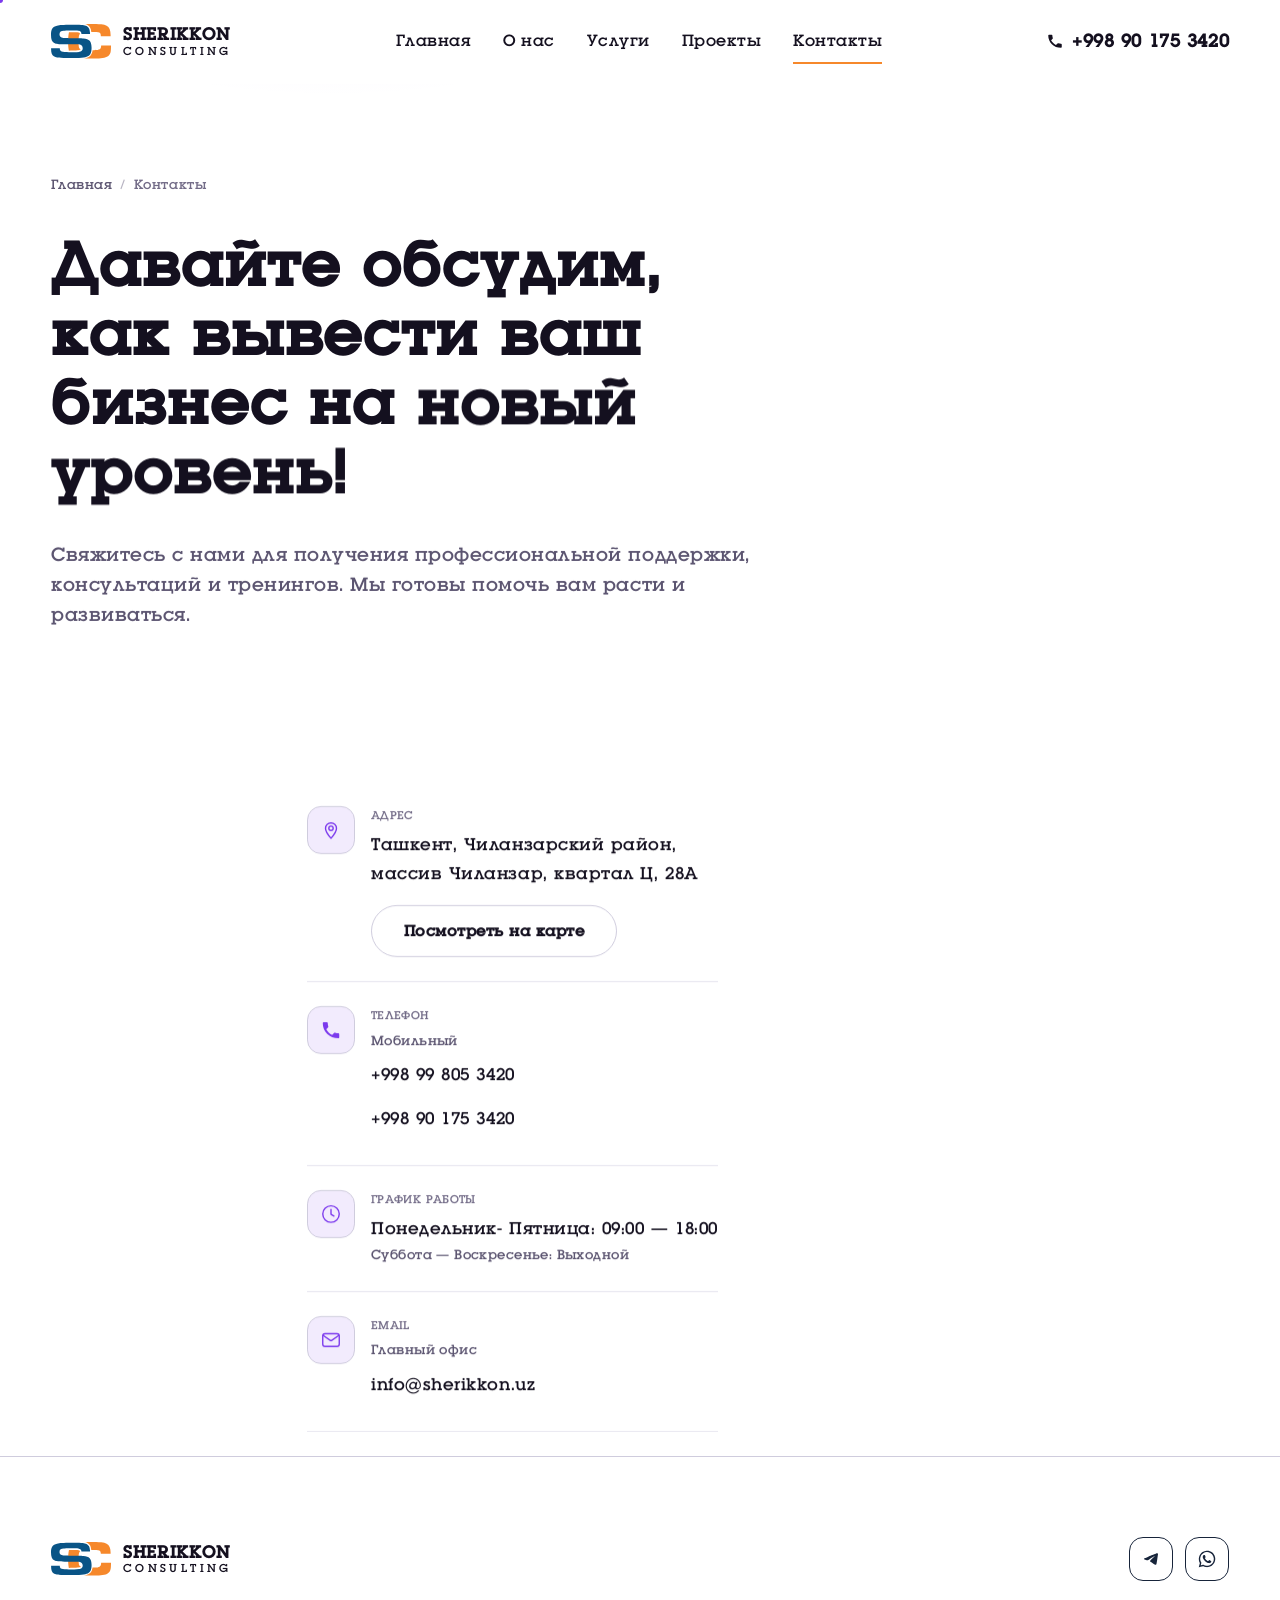
==== commit 401a826c: "Remove the page-transition curtain effect Was getting stuck fully covering the page (solid violet-ma" ====
--- a/kontakti.html
+++ b/kontakti.html
@@ -21,14 +21,7 @@
 <script>
 (function(d){
   if ('scrollRestoration' in history) { history.scrollRestoration = 'manual'; }
-  var r = d.documentElement;
-  r.classList.add('js');
-  try {
-    if (sessionStorage.getItem('sk:entering') === '1') {
-      sessionStorage.removeItem('sk:entering');
-      if (!matchMedia('(prefers-reduced-motion: reduce)').matches) r.classList.add('is-entering');
-    }
-  } catch (e) {}
+  d.documentElement.classList.add('js');
 })(document);
 </script>
 </head>
@@ -48,7 +41,6 @@
 
 <a class="skip-link" href="#main">Перейти к содержимому</a>
 
-<div class="curtain" id="curtain" aria-hidden="true"></div>
 <div class="cursor" id="cursorDot" aria-hidden="true"></div>
 
 
--- a/assets/css/tokens.css
+++ b/assets/css/tokens.css
@@ -200,10 +200,14 @@
      заголовках (.grad), где --gradient-gold читается почти плоским. */
   --gradient-heading-accent: linear-gradient(120deg, var(--accent-deep) 0%, var(--accent) 55%, var(--accent-light) 100%);
 
-  /* ---------- Типографика ---------- */
-  --font-heading: 'Exo 2', -apple-system, BlinkMacSystemFont, 'Segoe UI', Roboto, sans-serif;
-  --font-body: 'Exo 2', -apple-system, BlinkMacSystemFont, 'Segoe UI', Roboto, sans-serif;
-  --font-h: 'IBM Plex Sans', -apple-system, BlinkMacSystemFont, 'Segoe UI', Roboto, sans-serif;
+  /* ---------- Типографика ----------
+     Luga (клиентский фирменный шрифт) — теперь дефолт почти везде,
+     чтобы не переопределять его вручную посекционно. Exo 2/IBM Plex
+     остаются как фолбэк. --font-accent (eyebrow-подписи, роль в
+     карточках команды) нарочно не тронут — отдельный акцентный стиль. */
+  --font-heading: 'Luga', 'Exo 2', -apple-system, BlinkMacSystemFont, 'Segoe UI', Roboto, sans-serif;
+  --font-body: 'Luga', 'Exo 2', -apple-system, BlinkMacSystemFont, 'Segoe UI', Roboto, sans-serif;
+  --font-h: 'Luga', 'IBM Plex Sans', -apple-system, BlinkMacSystemFont, 'Segoe UI', Roboto, sans-serif;
   --font-accent: 'Alegreya Sans', Georgia, serif;
 
   /* Шкала 12 → 88, крупные кегли текучие */
--- a/assets/css/styles.css
+++ b/assets/css/styles.css
@@ -57,6 +57,9 @@
     font-size: var(--text-md);
     line-height: var(--leading-body);
     font-weight: 400;
+    /* Luga (--font-body) читается свободнее с небольшим трекингом —
+       та же пара 0.03em, что уже была расставлена вручную посекционно. */
+    letter-spacing: 0.03em;
   }
 
   /* Блокировка скролла при открытом меню — без сдвига контента */
@@ -70,7 +73,9 @@
     font-family: var(--font-h);
     font-weight: 600;
     line-height: var(--leading-tight);
-    letter-spacing: var(--tracking-tight);
+    /* Luga (--font-h) — тот же трекинг 0.03em, что уже был расставлен
+       вручную посекционно, вместо тесного --tracking-tight под IBM Plex. */
+    letter-spacing: 0.03em;
     color: var(--fg);
   }
 
@@ -178,23 +183,6 @@
     transition: transform var(--dur) var(--ease-out);
   }
   .skip-link:focus-visible { transform: translateY(0); color: var(--on-accent); }
-
-  /* ---------- Штора перехода между страницами ---------- */
-  .curtain {
-    position: fixed;
-    inset: 0;
-    z-index: var(--z-curtain);
-    background: var(--gradient-brand);
-    transform: scaleY(0);
-    transform-origin: bottom;
-    pointer-events: none;
-  }
-  /* Приход по «шторе»: она уже закрывает экран сверху,
-     стартовое состояние ставит инлайн-скрипт в <head>, чтобы не мигало */
-  .is-entering .curtain {
-    transform: scaleY(1);
-    transform-origin: top;
-  }
 
   /* ---------- Кастомный курсор (только мышь) ---------- */
   .cursor {
@@ -464,25 +452,21 @@
      (data-magnetic убран). */
   .btn--primary {
     position: relative;
-    overflow: hidden;
     background-color: #F6882B;
     background-image: none;
     color: #2B1400;
     font-family: 'Luga', var(--font-heading);
     letter-spacing: 0.03em;
     border: 1px solid #D9660A;
-    box-shadow:
-      0 8px 18px -10px rgba(232, 114, 15, 0.4),
-      inset 0 -2px 4px rgba(0, 0, 0, 0.15);
+    box-shadow: inset 0 -2px 4px rgba(0, 0, 0, 0.15);
+    will-change: transform;
   }
   .btn--primary:hover {
     background-color: #F6882B;
     background-image: linear-gradient(180deg, #FFB870 0%, #F6882B 45%, #E8720F 100%);
     color: #2B1400;
     transform: scale(1.04);
-    box-shadow:
-      0 0 28px rgba(246, 136, 43, 0.75),
-      inset 0 -3px 6px rgba(0, 0, 0, 0.18);
+    box-shadow: inset 0 -3px 6px rgba(0, 0, 0, 0.18);
   }
 
   .btn--secondary {
@@ -921,7 +905,7 @@
     justify-content: center;
     pointer-events: none;
   }
-  .proekty__flag img { width: 340px; height: auto; }
+  .proekty__flag img { width: 415px; height: auto; }
 
   /* Заголовок "Проекты компании" — по центру, синяя рамка как у
      верхних блоков, Luga. */
@@ -1187,7 +1171,7 @@
      занимает освободившееся место справа, прижатая к низу карточки.
      Секция ниже, чем стандартный .section--tight — блок должен
      помещаться в экран целиком без прокрутки. */
-  #zayavka { padding-block: var(--space-3); }
+  #zayavka { padding-block: var(--space-5); }
   #zayavka .container {
     display: flex;
     align-items: flex-end;
@@ -1195,19 +1179,24 @@
   }
   #zayavka .cta {
     flex: 0 1 50%;
-    padding: var(--space-3) var(--space-7);
-    background: linear-gradient(90deg, #B0B6CA 0%, #FFFFFF 100%);
-    border-color: #17243A;
-    border-width: 2px;
+    padding: 0;
+    background: none;
+    border: none;
   }
   #zayavka .proekty__flag { flex: 1; }
   /* Вертикальная компоновка: текст сверху, форма снизу, вместо
      горизонтального сплита на 2 колонки. Меньший заголовок и отступ
      между блоками — карточка стала уже, полноразмерный h2 и большой
      gap делали её слишком высокой. */
-  #zayavka .cta__inner { grid-template-columns: 1fr; gap: var(--space-2); }
-  #zayavka h2 { font-size: var(--text-3xl); }
-  #zayavka .form { gap: var(--space-1); }
+  #zayavka .cta__inner { grid-template-columns: 1fr; gap: var(--space-4); }
+  #zayavka h2 { font-size: var(--text-4xl); }
+  #zayavka .form { gap: var(--space-3); }
+  /* "* indicates required" — справа над формой, как в оригинале. */
+  #zayavka .form > p.text-muted { text-align: right; }
+  /* Кнопке нужно больше воздуха сверху — при узком gap её тень
+     наезжала на поле Email. Сама кнопка — по центру блока.
+     Свечение убрано глобально у .btn--primary (см. выше). */
+  #zayavka .form__foot { margin-top: var(--space-2); justify-content: center; }
   #zayavka h2,
   #zayavka p,
   #zayavka li,
@@ -1224,6 +1213,7 @@
     border: 2px solid #17243A;
     border-radius: var(--radius-lg);
     padding: var(--space-6) var(--space-7);
+    margin-bottom: var(--space-5);
   }
   #uslugi .section-head h2,
   #uslugi .section-head p,
@@ -1510,6 +1500,14 @@
     pointer-events: none;
   }
   .page-hero__inner { position: relative; z-index: var(--z-raised); }
+  /* ---------- Детальная страница проекта (title + фото + абзац,
+     как в оригинале — минимально, без лишних блоков) ---------- */
+  .project-detail__media {
+    border-radius: var(--radius-lg);
+    overflow: hidden;
+    margin-bottom: var(--space-7);
+  }
+  .project-detail__media img { width: 100%; height: auto; display: block; }
   .page-hero h1 { font-size: var(--text-5xl); max-width: 20ch; }
   .page-hero .lead { margin-top: var(--space-6); }
 
@@ -1581,7 +1579,7 @@
   #problema .problema__intro > p.mt-6 { margin-top: var(--space-3); }
   #problema .plain-list.mt-8,
   #problema .problema__intro > p.mt-8 { margin-top: var(--space-5); }
-  #zayavka .lead.mt-6 { margin-top: var(--space-2); }
+  #zayavka .lead.mt-6 { margin-top: var(--space-3); }
   #problema .plain-list { gap: var(--space-3); }
 
   /* Градиентный текст для акцентных слов в заголовках.
@@ -1604,8 +1602,9 @@
   .js [data-reveal] {
     opacity: 0;
     transform: translateY(24px);
-  }
-  .js [data-reveal-words] { opacity: 0; }
+    will-change: transform, opacity;
+  }
+  .js [data-reveal-words] { opacity: 0; will-change: transform, opacity; }
 
   @media (prefers-reduced-motion: reduce) {
     .js [data-reveal],
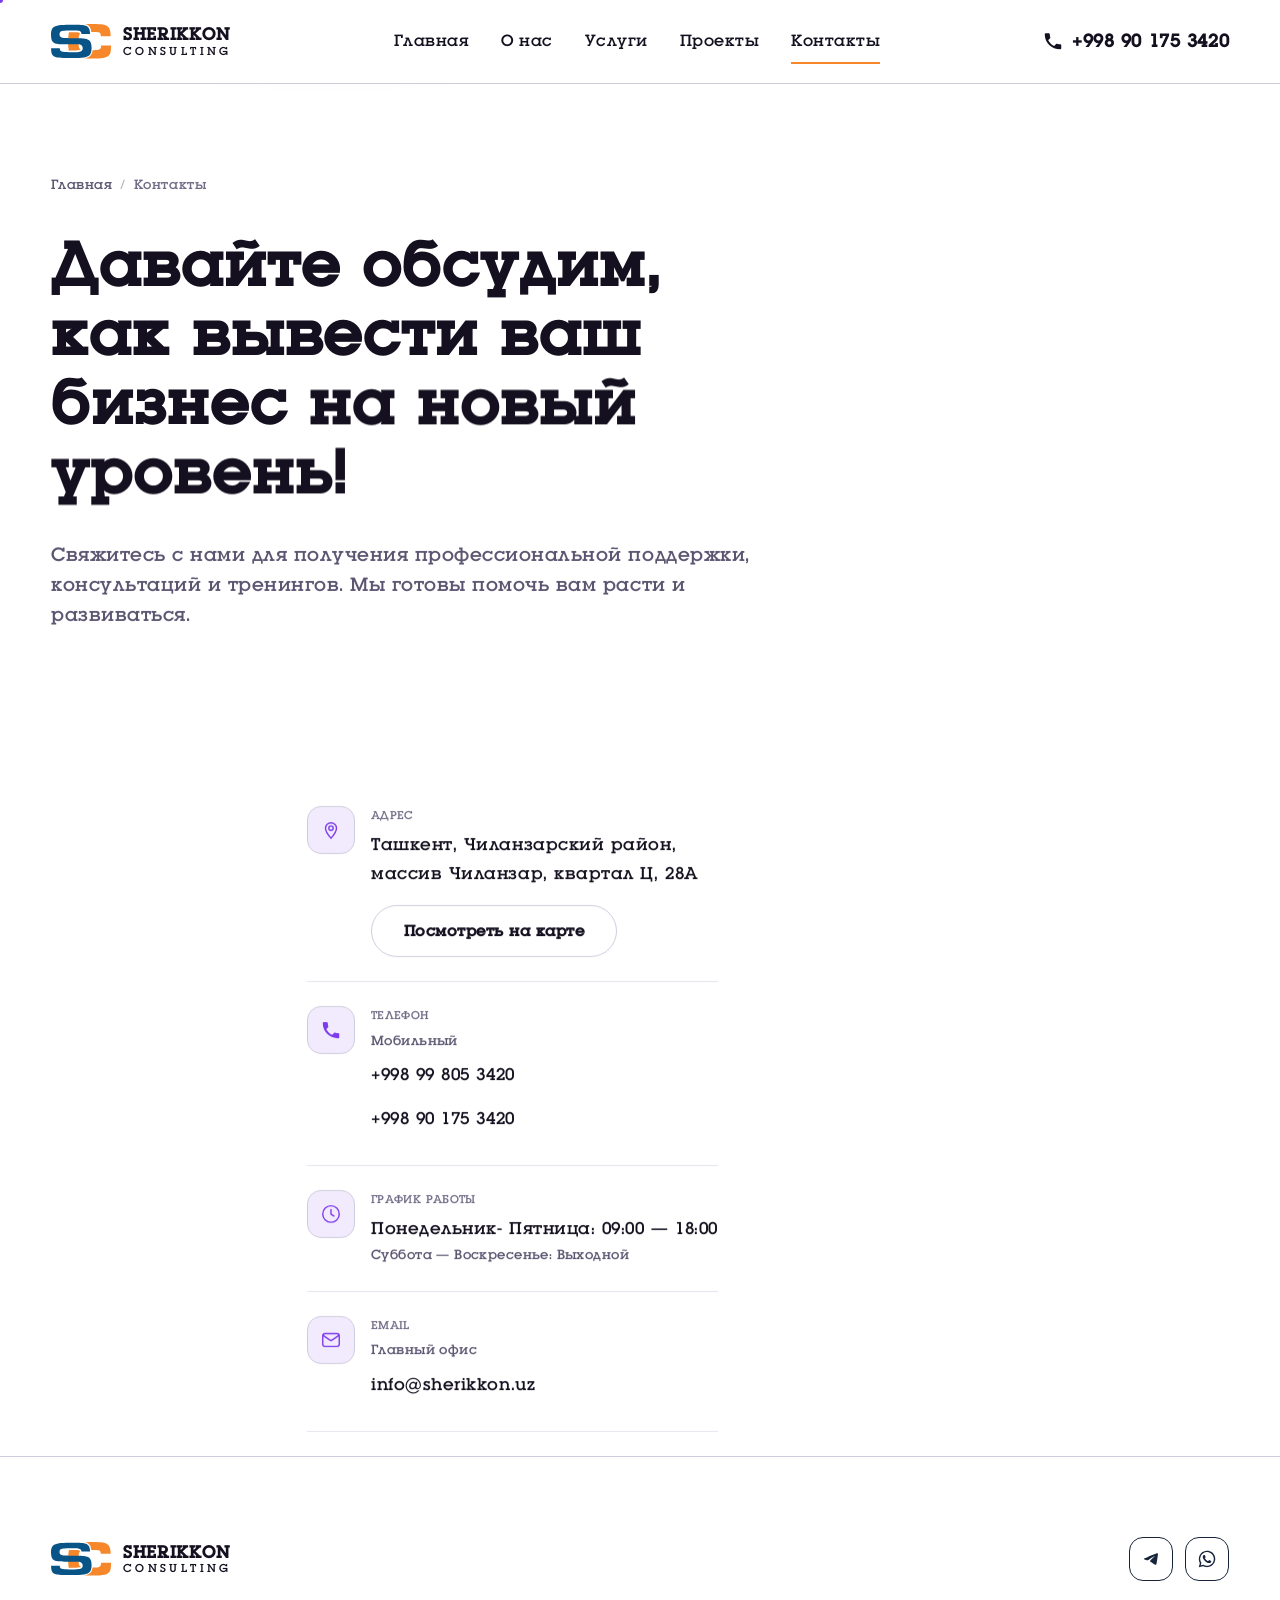
==== commit 0f67eb37: "Match header phone icon size to index.html (18px -> 22px) sitewide Every page except the homepage si" ====
--- a/kontakti.html
+++ b/kontakti.html
@@ -64,7 +64,7 @@
 
     <div class="header__actions">
       <a class="header__phone" href="tel:+998901753420">
-        <svg width="18" height="18" aria-hidden="true"><use href="#i-phone"/></svg>
+        <svg width="22" height="22" aria-hidden="true"><use href="#i-phone"/></svg>
         +998 90 175 3420
       </a>
       <button class="burger" id="burger" type="button" aria-label="Открыть меню" aria-expanded="false" aria-controls="menu">
--- a/assets/css/styles.css
+++ b/assets/css/styles.css
@@ -222,11 +222,10 @@
     transition: background-color var(--dur) var(--ease-soft),
                 border-color var(--dur) var(--ease-soft),
                 backdrop-filter var(--dur) var(--ease-soft);
-    border-bottom: 1px solid transparent;
-  }
-  .header.is-scrolled {
-    background: var(--chrome-bg);
-    border-bottom-color: var(--chrome-border);
+    /* Раньше граница появлялась только после скролла (header был
+       fixed поверх hero) — теперь header static и всегда на белом
+       фоне, так что граница нужна сразу, а не только в .is-scrolled. */
+    border-bottom: 1px solid var(--chrome-border);
   }
   /* Лого (шапка и футер — общий класс) больше не подсвечивается на
      наведении, ни цветом, ни чем-либо ещё. */
@@ -513,14 +512,17 @@
     font-style: italic;
     font-size: var(--text-lg);
     font-weight: 500;
-    color: var(--accent-deep);
+    color: #17243A;
     margin-bottom: var(--space-4);
   }
+  /* Специфичность .section-head p (0,1,1) иначе перебивает .eyebrow
+     (0,1,0) — берём .section-head .eyebrow (0,2,0), чтобы выиграть. */
+  .section-head .eyebrow { color: #17243A; }
   .eyebrow::before {
     content: '';
     width: 28px;
     height: 1px;
-    background: var(--accent);
+    background: #F6882B;
     flex-shrink: 0;
   }
 
@@ -960,36 +962,115 @@
     line-height: var(--leading-snug);
   }
 
-  /* ---------- Команда ---------- */
+  /* ---------- Команда ----------
+     Фото уже уменьшены (max-width: 452px) относительно широкой
+     grid-колонки — центрируем карточку в колонке, иначе слева и
+     справа получаются разные отступы. */
+  .person {
+    display: flex;
+    flex-direction: column;
+    align-items: center;
+    width: 100%;
+  }
   .person__media {
-    aspect-ratio: 3 / 4;
+    position: relative;
+    aspect-ratio: 1 / 1;
+    width: 100%;
+    max-width: 452px;
     border-radius: var(--radius-lg);
     overflow: hidden;
     background: var(--surface-3);
-    margin-bottom: var(--space-5);
+    border: 2px solid #17243A;
+    margin-bottom: var(--space-4);
   }
   .person__media img {
     width: 100%;
     height: 100%;
     object-fit: cover;
     object-position: center top;
-    filter: grayscale(1) contrast(1.05);
-    transition: filter var(--dur-slow) var(--ease-out),
-                transform var(--dur-slow) var(--ease-out);
-  }
-  .person:hover .person__media img {
-    filter: grayscale(0) contrast(1);
-    transform: scale(1.04);
-  }
-  .person__name { font-size: var(--text-xl); }
+    transition: transform var(--dur-slow) var(--ease-out);
+  }
+  .person__media:hover img { transform: scale(1.04); }
+  /* Тёмный градиент-подложка снизу фото — имя и роль лежат прямо на
+     фото, читаемо на любом фоне, без затемнения самой фотографии. */
+  .person__overlay {
+    position: absolute;
+    left: 0;
+    right: 0;
+    bottom: 0;
+    padding: var(--space-8) var(--space-5) var(--space-5);
+    background: linear-gradient(0deg, rgba(23, 36, 58, 0.97) 0%, rgba(23, 36, 58, 0.8) 45%, rgba(23, 36, 58, 0.15) 85%, transparent 100%);
+    text-align: left;
+  }
+  .person__name {
+    font-size: var(--text-xl);
+    font-weight: 400;
+    color: #FFFFFF;
+    text-shadow: 0 1px 3px rgba(0, 0, 0, 0.35);
+  }
   .person__role {
     margin-top: var(--space-2);
     font-family: var(--font-accent);
     font-style: italic;
     font-size: var(--text-base);
     font-weight: 500;
-    color: var(--accent-deep);
-  }
+    color: #FFFFFF;
+    text-shadow: 0 1px 3px rgba(0, 0, 0, 0.35);
+  }
+  /* Кнопка под карточкой — отдельно, не внутри окантовки фото. */
+  /* Стандартная кнопка сайта (.btn--primary) — только размер/отступ
+     под карточку свои, цвет/форма/жирность берём из базового класса,
+     жирность сознательно убрана только здесь. */
+  .person__more {
+    width: 100%;
+    max-width: 452px;
+    font-weight: 400;
+  }
+  /* Шеврон крутится при раскрытии — сам аккордеон переключает
+     aria-expanded/is-open через JS. */
+  .person__more .btn__arrow { transition: transform var(--dur) var(--ease-soft); }
+  .person__more.is-open .btn__arrow { transform: rotate(180deg); }
+  /* Кнопка и панель — единая раскрывающаяся фигура одного (оранжевого)
+     цвета: у открытой кнопки низ без скругления и без нижней границы,
+     панель встык под ней теми же цветами, скруглена только снизу. */
+  .person__more.is-open {
+    border-bottom-left-radius: 0;
+    border-bottom-right-radius: 0;
+    border-bottom: none;
+  }
+  /* .btn--primary:hover масштабирует кнопку — это должно работать
+     только при наведении на закрытую кнопку, не залипать после
+     раскрытия (клик снимает :hover не сразу/не везде надёжно). */
+  .person__more.is-open,
+  .person__more.is-open:hover {
+    transform: none;
+  }
+  /* Раскрытие анимировано через max-height, высота содержимого
+     замеряется в JS (scrollHeight) при клике — надёжнее, чем
+     grid-template-rows 0fr/1fr, который в этом окружении не
+     анимировался. Фон/рамка/паддинги — на внутренней обёртке, иначе
+     рамка была бы видна тонкой полоской даже в свёрнутом состоянии. */
+  .person__bio {
+    margin-top: 0;
+    width: 100%;
+    max-width: 452px;
+    max-height: 0;
+    overflow: hidden;
+    transition: max-height var(--dur-slow) var(--ease-soft);
+  }
+  .person__bio-inner {
+    text-align: left;
+    background-color: #F6882B;
+    border: 1px solid #D9660A;
+    border-top: none;
+    border-bottom-left-radius: var(--radius-lg);
+    border-bottom-right-radius: var(--radius-lg);
+    color: #000000;
+    padding: var(--space-6);
+  }
+  .person__bio-inner p + p { margin-top: var(--space-4); }
+  .person__bio-inner strong { color: #000000; font-weight: 400; }
+  #komanda .grid--4 { align-items: start; gap: var(--space-2); }
 
   /* ---------- Нумерованный список причин ---------- */
   .reason {
@@ -1510,6 +1591,112 @@
   .project-detail__media img { width: 100%; height: auto; display: block; }
   .page-hero h1 { font-size: var(--text-5xl); max-width: 20ch; }
   .page-hero .lead { margin-top: var(--space-6); }
+  /* "О нас" — весь блок (крошки, заголовок, текст, силуэт, линия под
+     ним) подтянут ближе к шапке, было слишком много пустого места. */
+  .page-hero--onas { padding-block: var(--space-6) var(--space-5); }
+  .page-hero--onas .lead { margin-top: var(--space-4); color: #000000; font-weight: 400; }
+  /* Рамка вокруг самого текста (крошки+заголовок+абзац), а не во всю
+     ширину контейнера — иначе иллюстрация справа оказывалась зажата
+     внутри той же рамки. Градиент вертикальный, синий снизу. */
+  .page-hero--onas .page-hero__inner { position: relative; }
+  .page-hero--onas .page-hero__text {
+    max-width: 780px;
+    background: linear-gradient(0deg, #B0B6CA 0%, #FFFFFF 100%);
+    border: 2px solid #17243A;
+    border-top: none;
+    /* Без верхней границы скругление верхних углов оставляло висящий
+       "крюк" из левой/правой границы — убираем его, скругляем только низ. */
+    border-radius: 0 0 var(--radius-lg) var(--radius-lg);
+    padding: var(--space-7);
+  }
+  .page-hero__figure {
+    display: none;
+    position: absolute;
+    top: 50%;
+    right: var(--space-5);
+    transform: translateY(-50%);
+    width: 400px;
+    height: auto;
+    pointer-events: none;
+  }
+  @media (min-width: 1024px) { .page-hero__figure { display: block; } }
+  /* "Сила в единстве: наша команда" — стандартная рамка секции,
+     как у "Услуги"/"Проекты". */
+  #komanda .section-head {
+    max-width: none;
+    background: linear-gradient(90deg, #B0B6CA 0%, #FFFFFF 100%);
+    border: 2px solid #17243A;
+    border-radius: var(--radius-lg);
+    padding: var(--space-6) var(--space-7);
+    margin-bottom: var(--space-5);
+  }
+  #komanda .section-head p,
+  #napravlennost .section-head p,
+  #prichiny .reason__text {
+    color: #000000;
+    font-weight: 400;
+  }
+  /* "3 причины" — эйброу как мини-заголовок: шрифт Luga, жирный;
+     сам H2 ниже, наоборот, не жирный. */
+  #prichiny .eyebrow {
+    font-family: var(--font-h);
+    font-style: normal;
+    font-weight: 700;
+    white-space: nowrap;
+    gap: 0;
+    line-height: 1;
+    margin-top: 0;
+  }
+  #prichiny .eyebrow::before { display: none; }
+  #prichiny h2 { font-weight: 400; }
+  #prichiny .reason__num { color: #17243A; -webkit-text-stroke-width: 0; }
+  /* Заголовок слева, список причин — колонкой справа. */
+  @media (min-width: 900px) {
+    #prichiny .container--narrow {
+      max-width: var(--container);
+      display: grid;
+      grid-template-columns: minmax(0, 340px) 1fr;
+      gap: var(--space-9);
+      align-items: start;
+    }
+    #prichiny .section-head { max-width: none; margin-bottom: 0; }
+    #prichiny .eyebrow { font-size: var(--text-5xl); }
+    #prichiny h2 { font-size: var(--text-3xl); }
+    #prichiny .prichiny-figure {
+      width: 100%;
+      max-width: 217px;
+      height: auto;
+      margin-top: var(--space-6);
+    }
+    #prichiny .reason {
+      grid-template-columns: 64px 1fr;
+      gap: var(--space-5);
+      padding-block: var(--space-4);
+    }
+    #prichiny .reason__num { font-size: var(--text-2xl); }
+    #prichiny .reason__text { max-width: none; }
+  }
+  /* "Наша направленность" — заголовок по центру, карточки Видение/
+     Миссия/Ценности получают стандартную рамку/градиент, иконки были
+     на старом фиолетовом токене (var(--primary)) — теперь navy. */
+  #napravlennost .card {
+    background: linear-gradient(90deg, #B0B6CA 0%, #FFFFFF 100%);
+    border: 2px solid #17243A;
+    transition: transform var(--dur) var(--ease-soft), box-shadow var(--dur) var(--ease-soft);
+  }
+  #napravlennost .card:hover {
+    transform: translateY(-6px);
+    box-shadow: var(--shadow-lg);
+  }
+  #napravlennost .card__icon svg { color: #17243A; }
+  #napravlennost .card__text { color: #17243A; }
+  #napravlennost .card__icon {
+    border: 2px solid #17243A;
+    border-radius: var(--radius-lg);
+  }
+  /* Слишком много пустого места между блоком "Команда" и следующим
+     заголовком — сокращаем нижний отступ секции. */
+  #komanda { padding-bottom: var(--space-6); }
 
   /* ---------- Крупный блок услуги ---------- */
   .service-block {
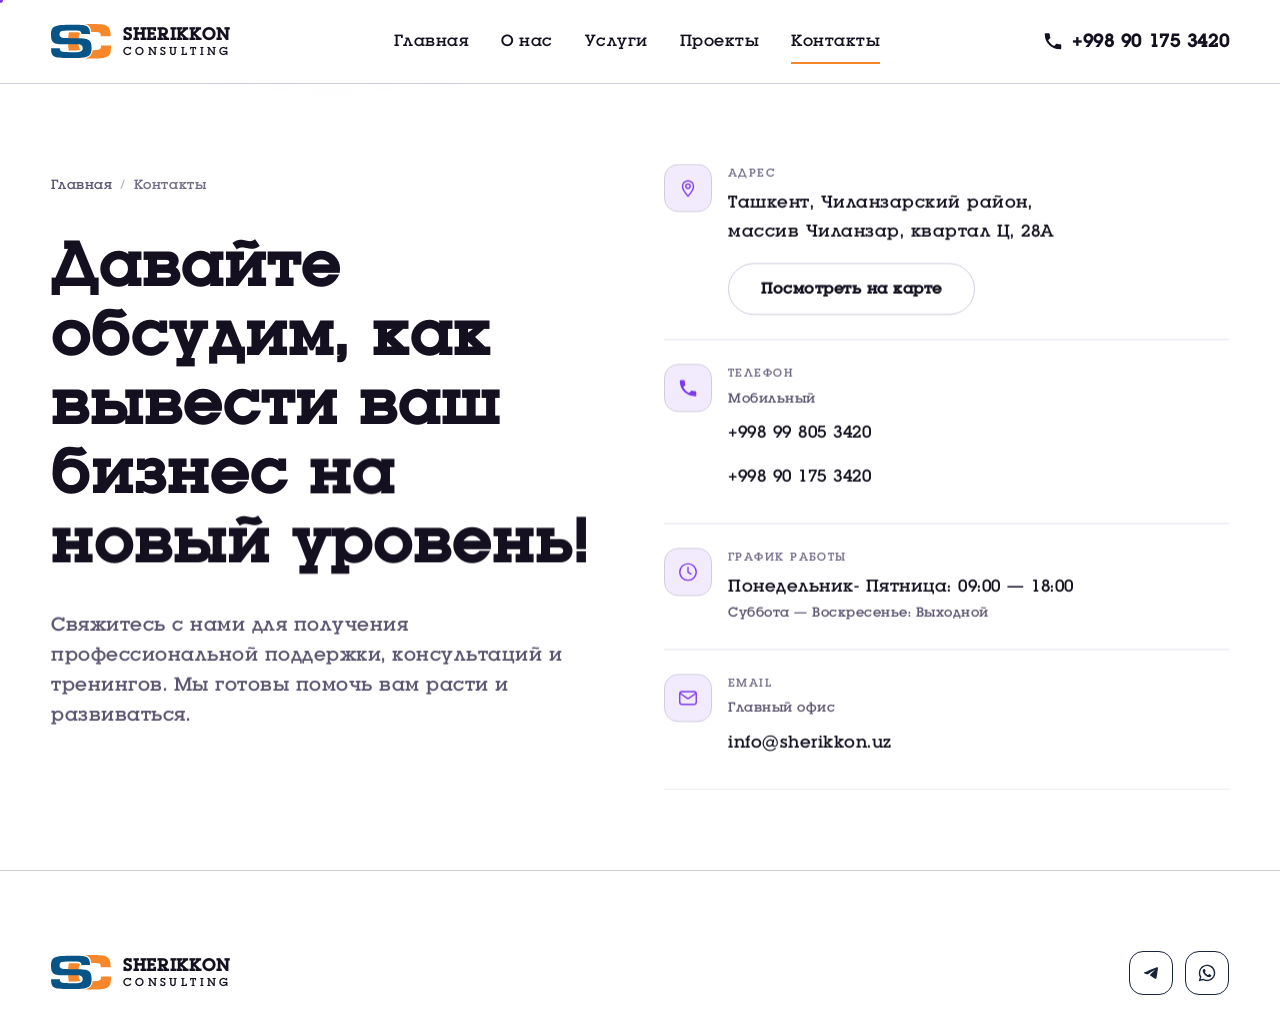
==== commit 0c8f1a37: "Move contact info block into the Контакты hero, remove empty section below Same pattern as the case " ====
--- a/kontakti.html
+++ b/kontakti.html
@@ -92,79 +92,74 @@
 
 <main id="main">
 
-  <section class="page-hero">
+  <section class="page-hero page-hero--kontakti">
     <div class="container page-hero__inner">
-      <nav class="crumbs" aria-label="Хлебные крошки">
-        <a href="index.html">Главная</a>
-        <span class="crumbs__sep" aria-hidden="true">/</span>
-        <span aria-current="page">Контакты</span>
-      </nav>
-
-      <h1 data-reveal-words>Давайте обсудим, как вывести ваш бизнес на новый уровень!</h1>
-      <p class="lead" data-reveal>
-        Свяжитесь с нами для получения профессиональной поддержки, консультаций и тренингов.
-        Мы готовы помочь вам расти и развиваться.
-      </p>
-    </div>
-  </section>
-
-  <!-- ============================== КОНТАКТЫ ============================== -->
-  <section class="section section--surface" id="zayavka">
-    <div class="container container--narrow section__inner">
-      <div data-reveal>
-        <div class="mt-8">
-          <div class="contact-item">
-            <span class="contact-item__icon" aria-hidden="true">
-              <svg width="22" height="22"><use href="#i-pin"/></svg>
-            </span>
-            <div>
-              <p class="contact-item__label">Адрес</p>
-              <p class="contact-item__value">
-                Ташкент, Чиланзарский район,<br>
-                массив Чиланзар, квартал Ц, 28А
-              </p>
-              <p class="mt-4">
-                <a class="btn btn--secondary"
-                   href="https://yandex.uz/maps/10335/tashkent/?ll=69.209252%2C41.282768&mode=search&sll=69.208917%2C41.282833&text=41.282833%2C69.208917&z=19.88"
-                   target="_blank" rel="noopener">
-                  Посмотреть на карте
-                </a>
-              </p>
-            </div>
-          </div>
-
-          <div class="contact-item">
-            <span class="contact-item__icon" aria-hidden="true">
-              <svg width="22" height="22"><use href="#i-phone"/></svg>
-            </span>
-            <div>
-              <p class="contact-item__label">Телефон</p>
-              <p class="text-muted" style="font-size:var(--text-sm)">Мобильный</p>
-              <a class="contact-item__value contact-item__value--tabular" href="tel:+998998053420">+998 99 805 3420</a><br>
-              <a class="contact-item__value contact-item__value--tabular" href="tel:+998901753420">+998 90 175 3420</a>
-            </div>
-          </div>
-
-          <div class="contact-item">
-            <span class="contact-item__icon" aria-hidden="true">
-              <svg width="22" height="22"><use href="#i-clock"/></svg>
-            </span>
-            <div>
-              <p class="contact-item__label">График работы</p>
-              <p class="contact-item__value tabular">Понедельник- Пятница: 09:00 — 18:00</p>
-              <p class="text-muted" style="font-size:var(--text-sm)">Суббота — Воскресенье: Выходной</p>
-            </div>
-          </div>
-
-          <div class="contact-item">
-            <span class="contact-item__icon" aria-hidden="true">
-              <svg width="22" height="22"><use href="#i-mail"/></svg>
-            </span>
-            <div>
-              <p class="contact-item__label">Email</p>
-              <p class="text-muted" style="font-size:var(--text-sm)">Главный офис</p>
-              <a class="contact-item__value" href="mailto:info@sherikkon.uz">info@sherikkon.uz</a>
-            </div>
+      <div>
+        <nav class="crumbs" aria-label="Хлебные крошки">
+          <a href="index.html">Главная</a>
+          <span class="crumbs__sep" aria-hidden="true">/</span>
+          <span aria-current="page">Контакты</span>
+        </nav>
+
+        <h1 data-reveal-words>Давайте обсудим, как вывести ваш бизнес на новый уровень!</h1>
+        <p class="lead" data-reveal>
+          Свяжитесь с нами для получения профессиональной поддержки, консультаций и тренингов.
+          Мы готовы помочь вам расти и развиваться.
+        </p>
+      </div>
+
+      <div class="page-hero__contacts" data-reveal>
+        <div class="contact-item">
+          <span class="contact-item__icon" aria-hidden="true">
+            <svg width="22" height="22"><use href="#i-pin"/></svg>
+          </span>
+          <div>
+            <p class="contact-item__label">Адрес</p>
+            <p class="contact-item__value">
+              Ташкент, Чиланзарский район,<br>
+              массив Чиланзар, квартал Ц, 28А
+            </p>
+            <p class="mt-4">
+              <a class="btn btn--secondary"
+                 href="https://yandex.uz/maps/10335/tashkent/?ll=69.209252%2C41.282768&mode=search&sll=69.208917%2C41.282833&text=41.282833%2C69.208917&z=19.88"
+                 target="_blank" rel="noopener">
+                Посмотреть на карте
+              </a>
+            </p>
+          </div>
+        </div>
+
+        <div class="contact-item">
+          <span class="contact-item__icon" aria-hidden="true">
+            <svg width="22" height="22"><use href="#i-phone"/></svg>
+          </span>
+          <div>
+            <p class="contact-item__label">Телефон</p>
+            <p class="text-muted" style="font-size:var(--text-sm)">Мобильный</p>
+            <a class="contact-item__value contact-item__value--tabular" href="tel:+998998053420">+998 99 805 3420</a><br>
+            <a class="contact-item__value contact-item__value--tabular" href="tel:+998901753420">+998 90 175 3420</a>
+          </div>
+        </div>
+
+        <div class="contact-item">
+          <span class="contact-item__icon" aria-hidden="true">
+            <svg width="22" height="22"><use href="#i-clock"/></svg>
+          </span>
+          <div>
+            <p class="contact-item__label">График работы</p>
+            <p class="contact-item__value tabular">Понедельник- Пятница: 09:00 — 18:00</p>
+            <p class="text-muted" style="font-size:var(--text-sm)">Суббота — Воскресенье: Выходной</p>
+          </div>
+        </div>
+
+        <div class="contact-item">
+          <span class="contact-item__icon" aria-hidden="true">
+            <svg width="22" height="22"><use href="#i-mail"/></svg>
+          </span>
+          <div>
+            <p class="contact-item__label">Email</p>
+            <p class="text-muted" style="font-size:var(--text-sm)">Главный офис</p>
+            <a class="contact-item__value" href="mailto:info@sherikkon.uz">info@sherikkon.uz</a>
           </div>
         </div>
       </div>
--- a/assets/css/styles.css
+++ b/assets/css/styles.css
@@ -743,6 +743,9 @@
     object-fit: cover;
     object-position: center;
   }
+  /* Список "Проекты" — фон секции ниже волнистого разделителя navy;
+     сами карточки светлые, читаются без изменений цвета текста. */
+  #proekty-list { background: #17243A; }
 
   /* На десктопе боли складываются друг на друга и сменяются по скроллу */
   @media (min-width: 1024px) {
@@ -1581,6 +1584,43 @@
     pointer-events: none;
   }
   .page-hero__inner { position: relative; z-index: var(--z-raised); }
+  /* Кейсы проектов — фирменный сине-оранжевый фон вместо белого;
+     текст поверх переключаем на белый для читаемости, а фиолетовое
+     свечение ::before отключаем — оно не сочетается с ярким фоном. */
+  .page-hero--case {
+    background: #17243A url('../img/proekt-hero-bg.jpg') center / 100% 100% no-repeat;
+  }
+  .page-hero--case::before { display: none; }
+  .page-hero--case .crumbs a,
+  .page-hero--case .crumbs span,
+  .page-hero--case h1 {
+    color: #FFFFFF;
+  }
+  .page-hero--case .crumbs a:hover { color: #F6882B; }
+  .page-hero--case .crumbs__sep { color: #FFFFFF; }
+  /* Фото + абзац кейса переехали внутрь героя, справа от заголовка,
+     вместо отдельной белой секции под ним. */
+  .page-hero--case .page-hero__inner { display: grid; gap: var(--space-8); }
+  @media (min-width: 900px) {
+    .page-hero--case .page-hero__inner { grid-template-columns: minmax(0, 1fr) minmax(0, 1fr); align-items: center; }
+  }
+  .page-hero--case .page-hero__media img {
+    width: 100%;
+    display: block;
+    border-radius: var(--radius-lg);
+    border: 2px solid #FFFFFF;
+  }
+  .page-hero--case .page-hero__caption {
+    margin-top: var(--space-4);
+    color: #FFFFFF;
+  }
+  /* "Контакты" — блок с адресом/телефоном/графиком/email переехал
+     внутрь героя, справа от заголовка, вместо отдельной секции ниже. */
+  .page-hero--kontakti .page-hero__inner { display: grid; gap: var(--space-8); }
+  @media (min-width: 900px) {
+    .page-hero--kontakti .page-hero__inner { grid-template-columns: minmax(0, 1fr) minmax(0, 1fr); align-items: start; }
+  }
+  .page-hero--kontakti .page-hero__contacts .contact-item:first-child { padding-top: 0; }
   /* ---------- Детальная страница проекта (title + фото + абзац,
      как в оригинале — минимально, без лишних блоков) ---------- */
   .project-detail__media {
@@ -1620,6 +1660,12 @@
     pointer-events: none;
   }
   @media (min-width: 1024px) { .page-hero__figure { display: block; } }
+  .page-hero--uslugi .page-hero__figure { width: 480px; }
+  .page-hero--uslugi .page-hero__inner {
+    border: 2px solid #17243A;
+    border-radius: var(--radius-lg);
+    padding: var(--space-7);
+  }
   /* "Сила в единстве: наша команда" — стандартная рамка секции,
      как у "Услуги"/"Проекты". */
   #komanda .section-head {
@@ -1700,30 +1746,102 @@
 
   /* ---------- Крупный блок услуги ---------- */
   .service-block {
-    display: grid;
-    gap: var(--space-7);
     padding-block: var(--space-10);
-    border-top: 1px solid var(--border);
-  }
-  @media (min-width: 900px) {
-    .service-block { grid-template-columns: 0.8fr 1.2fr; gap: var(--space-10); }
-  }
-  .service-block__aside { display: flex; flex-direction: column; gap: var(--space-5); }
-  .service-block__num {
-    font-family: var(--font-heading);
-    font-size: var(--text-2xl);
-    color: var(--accent-deep);
-    font-variant-numeric: tabular-nums;
-  }
+    border-top: 2px solid #17243A;
+  }
+  .service-block h2 { margin-bottom: var(--space-5); }
+  /* Скобка-окантовка над заголовком: верх + бока, без низа, скругление
+     только у верхних углов. */
+  #treningi h2, #kouching h2, #ocenka h2, #spikery h2, #rezultaty h2 {
+    display: inline-block;
+    border-top: 2px solid #17243A;
+    border-left: 2px solid #17243A;
+    border-right: 2px solid #17243A;
+    border-radius: var(--radius) var(--radius) 0 0;
+    padding: var(--space-3) var(--space-5) var(--space-2);
+  }
+  .service-block .lead,
+  .service-block p { color: #17243A; }
   .tag-list { display: flex; flex-wrap: wrap; gap: var(--space-2); margin-top: var(--space-5); }
   .tag {
     padding: var(--space-2) var(--space-4);
     border-radius: var(--radius-full);
-    border: 1px solid var(--border);
-    background: var(--surface-2);
+    border: 1px solid #17243A;
+    background: none;
     font-size: var(--text-sm);
-    color: var(--fg-muted);
-  }
+    color: #17243A;
+  }
+  /* Иллюстрации услуг — справа от заголовка/лида, одинаковая ширина
+     и правый край у всех блоков, чтобы визуально стоять в 1 столбик. */
+  #treningi, #kouching, #ocenka, #spikery, #rezultaty { position: relative; }
+  .service-block__figure {
+    display: none;
+    position: absolute;
+    top: var(--space-10);
+    right: 0;
+    width: 380px;
+    height: auto;
+    pointer-events: none;
+  }
+  @media (min-width: 1024px) { .service-block__figure { display: block; } }
+  /* Тегов больше, чем в остальных блоках — узим иллюстрацию, чтобы
+     она не наезжала на последний тег в строке. */
+  #ocenka .service-block__figure { width: 320px; }
+  /* У "Тренинги" тегов больше всех (3 строки) — сужаем иллюстрацию ещё
+     сильнее, иначе она наезжает на третью строку тегов. */
+  #treningi .service-block__figure { width: 340px; }
+  /* "Коучинг" — текста меньше всех, иллюстрация при ширине 380px
+     вылезала за нижнюю границу блока. */
+  #kouching .service-block__figure { width: 340px; }
+  /* "Спикеры" — внутри рамки-кавычек по центру логотип Sherikkon:
+     позиционирование переносим на обёртку, картинка внутри просто
+     100% ширины, лого — отдельный слой поверх неё по центру. */
+  #spikery .service-block__figure-wrap {
+    display: none;
+    position: absolute;
+    top: var(--space-10);
+    right: 0;
+    width: 360px;
+    pointer-events: none;
+  }
+  @media (min-width: 1024px) { #spikery .service-block__figure-wrap { display: block; } }
+  #spikery .service-block__figure {
+    position: static;
+    display: block;
+    width: 100%;
+  }
+  #spikery .service-block__figure-brand {
+    position: absolute;
+    inset: 0;
+    display: flex;
+    flex-direction: column;
+    align-items: center;
+    justify-content: center;
+    gap: var(--space-2);
+  }
+  #spikery .service-block__figure-brand img { width: 30px; height: auto; }
+  #spikery .service-block__figure-brand-text { display: flex; flex-direction: column; align-items: center; line-height: 1.15; }
+  #spikery .service-block__figure-brand-name {
+    font-family: var(--font-h);
+    font-size: 14px;
+    font-weight: 600;
+    letter-spacing: 0.04em;
+    color: #17243A;
+  }
+  #spikery .service-block__figure-brand-sub {
+    font-family: var(--font-h);
+    font-size: 10px;
+    font-weight: 400;
+    letter-spacing: 3px;
+    color: #17243A;
+  }
+  /* "Оценка бизнеса" — 4 тега сводим в сетку 2×2 вместо одного ряда,
+     чтобы не наезжали на иллюстрацию сбоку. */
+  #ocenka .tag-list { display: grid; grid-template-columns: repeat(2, max-content); }
+  /* Подгонка ширины под объём текста в каждом блоке, чтобы иллюстрация
+     не наезжала на теги/границы (см. остальные .service-block__figure
+     правила выше). */
+  #rezultaty .service-block__figure { width: 360px; }
 }
 
 /* ============================================================
@@ -1793,9 +1911,23 @@
   }
   .js [data-reveal-words] { opacity: 0; will-change: transform, opacity; }
 
+  /* Иллюстрации услуг на "Услуги" — плавно появляются справа при
+     прокрутке (IntersectionObserver в uslugi.html), а не выезжают
+     резко вместе с остальным контентом. */
+  .js .service-block__reveal {
+    opacity: 0;
+    transform: translateX(40px);
+    transition: opacity 0.7s var(--ease-soft), transform 0.7s var(--ease-soft);
+  }
+  .js .service-block__reveal.is-revealed {
+    opacity: 1;
+    transform: translateX(0);
+  }
+
   @media (prefers-reduced-motion: reduce) {
     .js [data-reveal],
-    .js [data-reveal-words] {
+    .js [data-reveal-words],
+    .js .service-block__reveal {
       opacity: 1 !important;
       transform: none !important;
     }
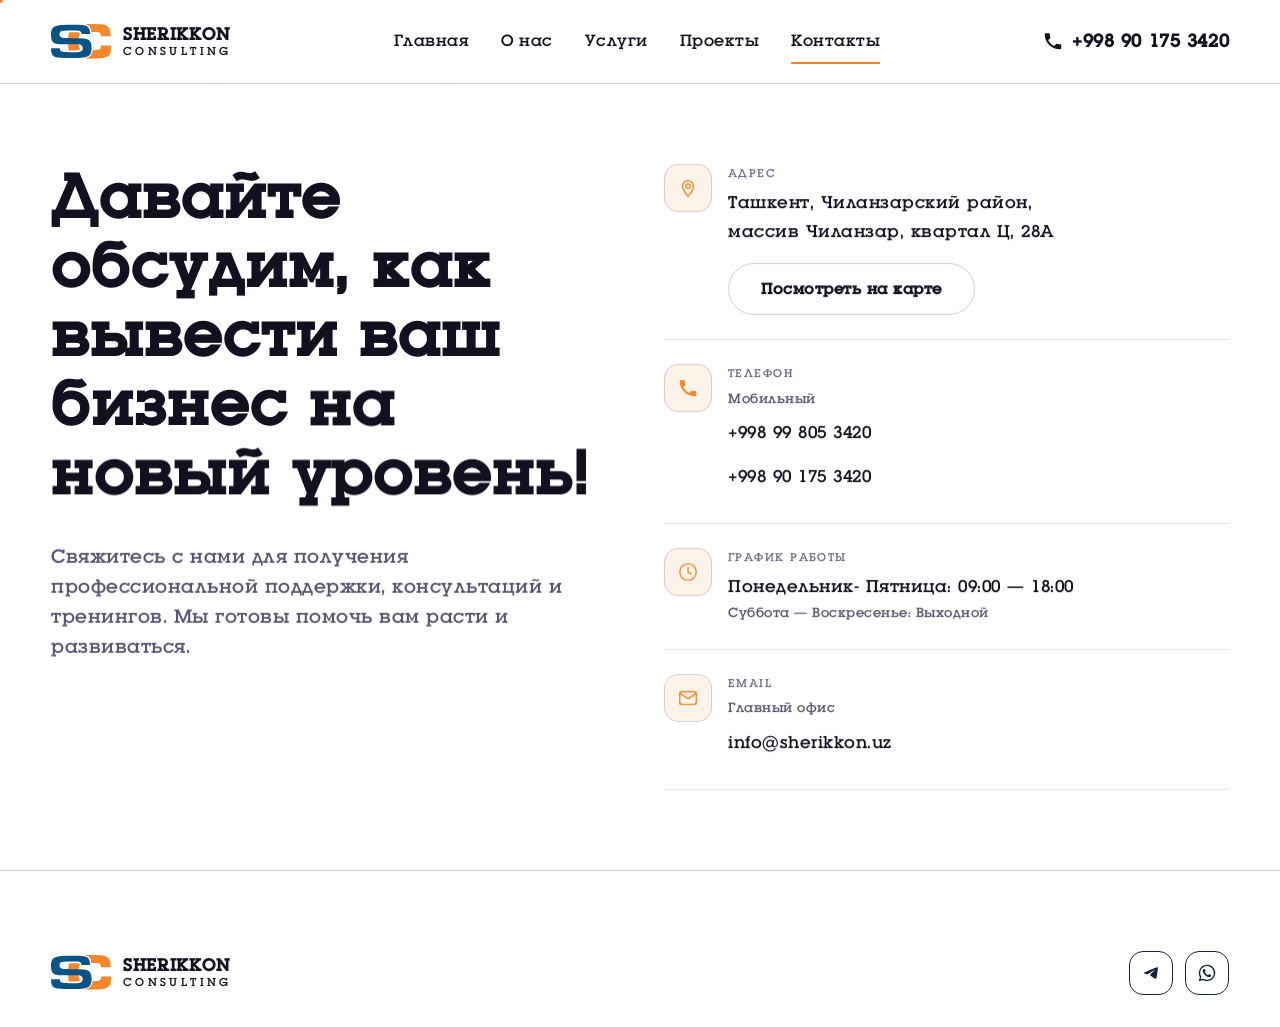
==== commit ab52ee0e: "Remove breadcrumb navigation from all inner-page heroes Drops the "Главная / ..." crumbs bar from Пр" ====
--- a/kontakti.html
+++ b/kontakti.html
@@ -95,12 +95,6 @@
   <section class="page-hero page-hero--kontakti">
     <div class="container page-hero__inner">
       <div>
-        <nav class="crumbs" aria-label="Хлебные крошки">
-          <a href="index.html">Главная</a>
-          <span class="crumbs__sep" aria-hidden="true">/</span>
-          <span aria-current="page">Контакты</span>
-        </nav>
-
         <h1 data-reveal-words>Давайте обсудим, как вывести ваш бизнес на новый уровень!</h1>
         <p class="lead" data-reveal>
           Свяжитесь с нами для получения профессиональной поддержки, консультаций и тренингов.
--- a/assets/css/tokens.css
+++ b/assets/css/tokens.css
@@ -152,11 +152,11 @@
   --border:        #E4E3ED;  /* границы и разделители */
   --border-strong: #CFCCDD;  /* границы в hover / focus-within */
 
-  /* Бренд: фиолетовый = всё интерактивное */
-  --primary:       #7C3AED;  /* 5.4:1 на белом — AA, ссылки и акценты */
-  --primary-light: #A78BFA;  /* декоративный: рамки, свечения — НЕ для текста на светлом */
-  --primary-deep:  #4C1D95;  /* тёмно-фиолетовый — для текста, если нужен акцент темнее */
-  --on-primary:    #FFFFFF;
+  /* Бренд: navy/orange = всё интерактивное (было фиолетовым до ребрендинга) */
+  --primary:       #F6882B;  /* фирменный оранжевый — ссылки и акценты */
+  --primary-light: #FBB876;  /* декоративный: рамки, свечения — НЕ для текста на светлом */
+  --primary-deep:  #17243A;  /* фирменный navy — для текста, если нужен акцент темнее */
+  --on-primary:    #2B1400;
 
   /* Акцент: шампань-золото = премиальный акцент, CTA, декоративные цифры */
   --accent:        #D4AF6A;  /* декоративный/фон кнопки — НЕ для текста на светлом (мал контраст) */
@@ -189,7 +189,7 @@
 
   /* Плёнки и свечения */
   --scrim:         rgba(7, 4, 16, 0.78);   /* оверлей модалок/меню */
-  --glow-violet:   rgba(124, 58, 237, 0.16);
+  --glow-violet:   rgba(246, 136, 43, 0.16);
   --glow-fuchsia:  rgba(192, 38, 211, 0.12);
   --glow-gold:     rgba(212, 175, 106, 0.18);
 
--- a/assets/css/styles.css
+++ b/assets/css/styles.css
@@ -889,6 +889,7 @@
     padding: 0;
     text-decoration: none;
     border: 2px solid #F6882B;
+    overflow: hidden;
   }
   .project__title {
     font-family: 'Luga', var(--font-heading);
@@ -932,6 +933,7 @@
     background: var(--surface-3);
   }
   .project__media img {
+    display: block;
     width: 100%;
     height: 100%;
     object-fit: cover;
@@ -963,6 +965,15 @@
   .project__title {
     font-size: var(--text-xl);
     line-height: var(--leading-snug);
+  }
+  /* Список "Проекты" — тело карточки (не фото) заливаем фирменным
+     оранжевым; кнопку перекрашиваем в navy, иначе стандартная
+     оранжевая .btn--primary сливалась бы с фоном. */
+  #proekty-list .project__body { background: #F6882B; }
+  #proekty-list .project__title { color: #17243A; }
+  #proekty-list .card__link.btn--primary {
+    background-color: #17243A;
+    color: #FFFFFF;
   }
 
   /* ---------- Команда ----------
@@ -1604,6 +1615,10 @@
   @media (min-width: 900px) {
     .page-hero--case .page-hero__inner { grid-template-columns: minmax(0, 1fr) minmax(0, 1fr); align-items: center; }
   }
+  /* Без min-width:0 длинный текст в колонке отказывается сжиматься и
+     вылезает за пределы своей колонки, наезжая на соседнюю. */
+  .page-hero--case .page-hero__inner > * { min-width: 0; }
+  .page-hero--case h1 { max-width: none; }
   .page-hero--case .page-hero__media img {
     width: 100%;
     display: block;
@@ -1631,6 +1646,14 @@
   .project-detail__media img { width: 100%; height: auto; display: block; }
   .page-hero h1 { font-size: var(--text-5xl); max-width: 20ch; }
   .page-hero .lead { margin-top: var(--space-6); }
+  /* Заголовок кейса теперь в узкой (половинной) колонке, а не на всю
+     ширину героя — --text-5xl был рассчитан на полноширинный вариант
+     и позволял отдельным длинным словам (SplitText делает каждое
+     слово неразрывным блоком для word-by-word анимации) вылезать за
+     край колонки. */
+  @media (min-width: 900px) {
+    .page-hero--case h1 { font-size: var(--text-4xl); }
+  }
   /* "О нас" — весь блок (крошки, заголовок, текст, силуэт, линия под
      ним) подтянут ближе к шапке, было слишком много пустого места. */
   .page-hero--onas { padding-block: var(--space-6) var(--space-5); }
@@ -1661,6 +1684,7 @@
   }
   @media (min-width: 1024px) { .page-hero__figure { display: block; } }
   .page-hero--uslugi .page-hero__figure { width: 480px; }
+  .page-hero--proekti .page-hero__figure { width: 200px; }
   .page-hero--uslugi .page-hero__inner {
     border: 2px solid #17243A;
     border-radius: var(--radius-lg);
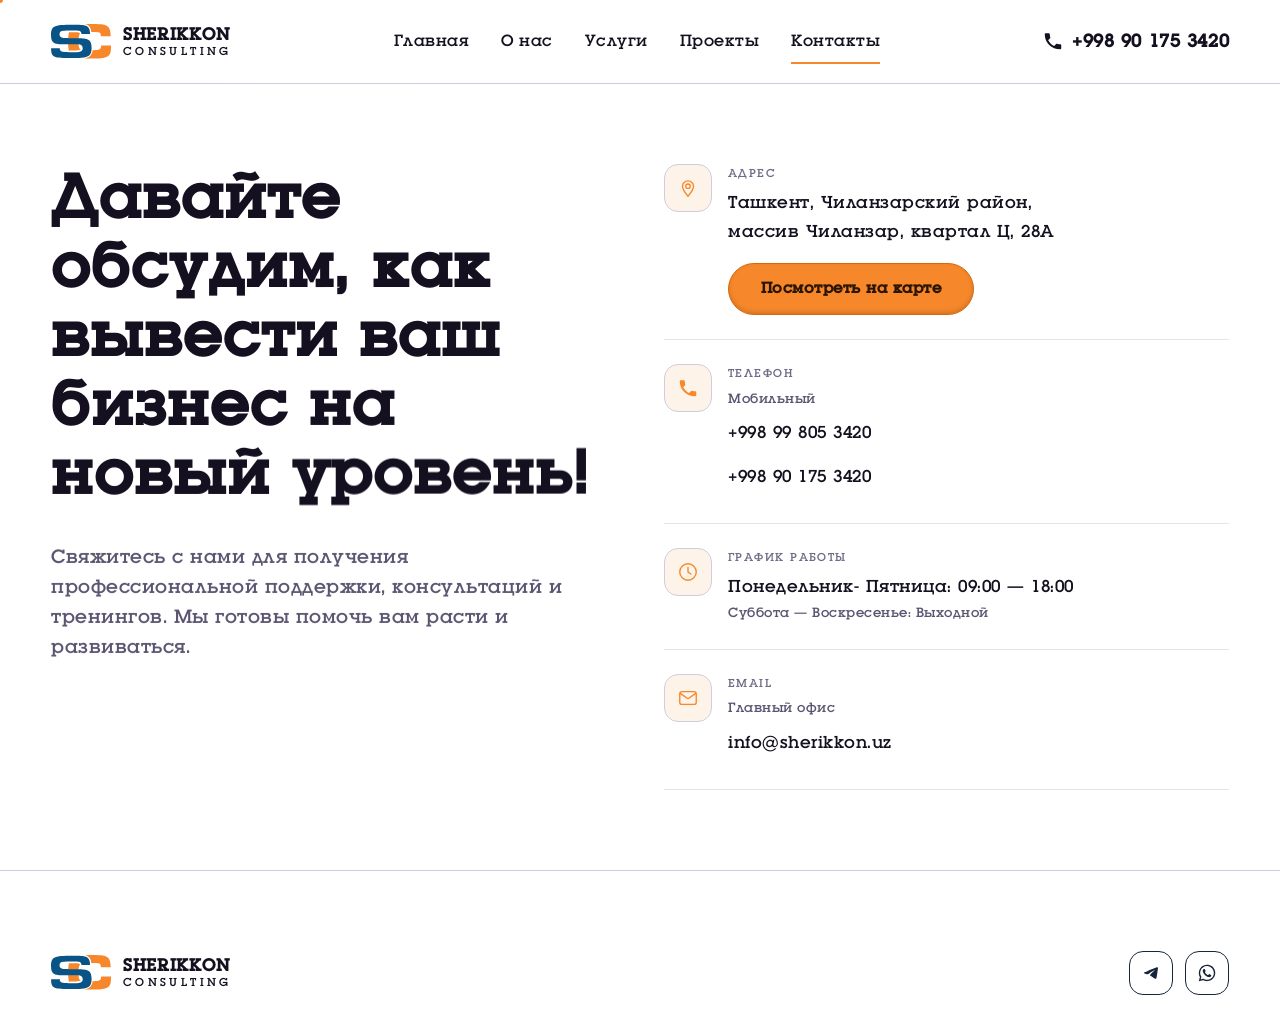
==== commit d1961781: "Make "Посмотреть на карте" button orange like the rest of the site Was btn--secondary (ghost/outline" ====
--- a/kontakti.html
+++ b/kontakti.html
@@ -114,7 +114,7 @@
               массив Чиланзар, квартал Ц, 28А
             </p>
             <p class="mt-4">
-              <a class="btn btn--secondary"
+              <a class="btn btn--primary"
                  href="https://yandex.uz/maps/10335/tashkent/?ll=69.209252%2C41.282768&mode=search&sll=69.208917%2C41.282833&text=41.282833%2C69.208917&z=19.88"
                  target="_blank" rel="noopener">
                 Посмотреть на карте
--- a/assets/css/styles.css
+++ b/assets/css/styles.css
@@ -721,12 +721,12 @@
   }
   /* Карточка "Результаты" — тот же приём: присланная картинка вместо
      обычной заливки, цифры оранжевые. */
-  #reshenie #rezultaty .plain-list__num { color: #F6882B; }
+  #reshenie #rezultaty-card .plain-list__num { color: #F6882B; }
   /* Убираем жирность у <strong>-фрагментов в списках "Проблема" и
      "Результаты" — весь текст пункта одного веса. */
   #problema .plain-list__text strong,
   #reshenie .plain-list__text strong { font-weight: inherit; }
-  #reshenie #rezultaty {
+  #reshenie #rezultaty-card {
     background-image: url('../img/card-arrow-blue.png');
     background-size: cover;
     background-position: center;
@@ -1602,32 +1602,49 @@
     background: #17243A url('../img/proekt-hero-bg.jpg') center / 100% 100% no-repeat;
   }
   .page-hero--case::before { display: none; }
-  .page-hero--case .crumbs a,
-  .page-hero--case .crumbs span,
-  .page-hero--case h1 {
-    color: #FFFFFF;
-  }
-  .page-hero--case .crumbs a:hover { color: #F6882B; }
-  .page-hero--case .crumbs__sep { color: #FFFFFF; }
   /* Фото + абзац кейса переехали внутрь героя, справа от заголовка,
-     вместо отдельной белой секции под ним. */
-  .page-hero--case .page-hero__inner { display: grid; gap: var(--space-8); }
+     вместо отдельной белой секции под ним. Заголовок, подпись и фото
+     всё вместе лежат в одной общей белой рамке-плашке поверх
+     сине-оранжевого фона — не три разных блока, а один. */
+  .page-hero--case .page-hero__inner {
+    display: grid;
+    gap: var(--space-8);
+    background: var(--surface);
+    border-width: 2px;
+    border-style: solid;
+    /* Рамка идёт по диагональному фону: левый/верхний край лежит на
+       синей половине — там нужна оранжевая линия, иначе сливается;
+       правый/нижний край лежит на оранжевой половине, где синяя
+       линия и так хорошо видна. */
+    border-top-color: #F6882B;
+    border-left-color: #F6882B;
+    border-right-color: #17243A;
+    border-bottom-color: #17243A;
+    border-radius: var(--radius-lg);
+    padding: var(--space-7) var(--space-6);
+    /* На стыке, где верхний/левый оранжевый край переходит в правый/
+       нижний синий, диагональный фон снаружи режет ровно по цвету
+       линии, и в углу вылезает "хвостик" не в тон. Белый ободок
+       снаружи рамки перекрывает этот стык и делает переход чистым
+       при любой высоте карточки на любой странице. */
+    box-shadow: 0 0 0 3px #FFFFFF;
+  }
   @media (min-width: 900px) {
     .page-hero--case .page-hero__inner { grid-template-columns: minmax(0, 1fr) minmax(0, 1fr); align-items: center; }
   }
   /* Без min-width:0 длинный текст в колонке отказывается сжиматься и
      вылезает за пределы своей колонки, наезжая на соседнюю. */
   .page-hero--case .page-hero__inner > * { min-width: 0; }
-  .page-hero--case h1 { max-width: none; }
+  .page-hero--case h1 { max-width: none; color: #17243A; }
   .page-hero--case .page-hero__media img {
     width: 100%;
     display: block;
     border-radius: var(--radius-lg);
-    border: 2px solid #FFFFFF;
+    border: 2px solid #17243A;
   }
   .page-hero--case .page-hero__caption {
     margin-top: var(--space-4);
-    color: #FFFFFF;
+    color: #17243A;
   }
   /* "Контакты" — блок с адресом/телефоном/графиком/email переехал
      внутрь героя, справа от заголовка, вместо отдельной секции ниже. */
@@ -1684,7 +1701,8 @@
   }
   @media (min-width: 1024px) { .page-hero__figure { display: block; } }
   .page-hero--uslugi .page-hero__figure { width: 480px; }
-  .page-hero--proekti .page-hero__figure { width: 200px; }
+  .page-hero--proekti .page-hero__figure { width: 200px; right: 110px; top: calc(50% + 32px); }
+  .page-hero--proekti { padding-bottom: var(--space-12); }
   .page-hero--uslugi .page-hero__inner {
     border: 2px solid #17243A;
     border-radius: var(--radius-lg);
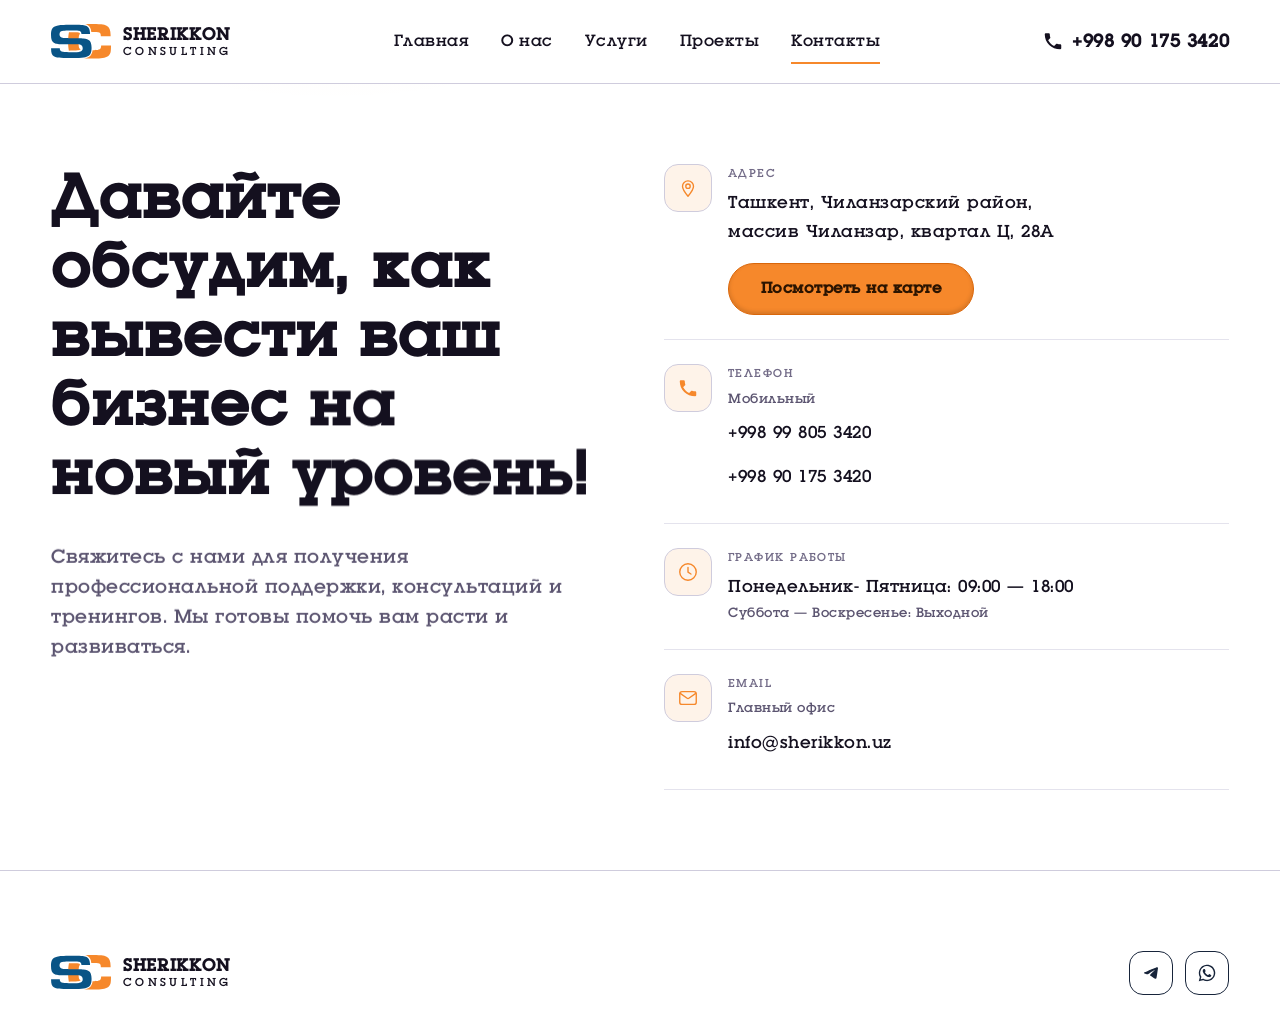
==== commit 9e23a212: "Remove custom cursor dot sitewide Drops the div, its GSAP-driven mousemove tracker in motion.js, and" ====
--- a/kontakti.html
+++ b/kontakti.html
@@ -40,8 +40,6 @@
 </svg>
 
 <a class="skip-link" href="#main">Перейти к содержимому</a>
-
-<div class="cursor" id="cursorDot" aria-hidden="true"></div>
 
 
 <header class="header" id="header">
--- a/assets/css/styles.css
+++ b/assets/css/styles.css
@@ -183,25 +183,6 @@
     transition: transform var(--dur) var(--ease-out);
   }
   .skip-link:focus-visible { transform: translateY(0); color: var(--on-accent); }
-
-  /* ---------- Кастомный курсор (только мышь) ---------- */
-  .cursor {
-    position: fixed;
-    top: 0;
-    left: 0;
-    z-index: var(--z-cursor);
-    pointer-events: none;
-    will-change: transform;
-    width: 6px;
-    height: 6px;
-    margin: -3px 0 0 -3px;
-    border-radius: 50%;
-    background: var(--primary);
-  }
-  /* Прячем на тач-устройствах и при reduced-motion */
-  @media (hover: none), (pointer: coarse), (prefers-reduced-motion: reduce) {
-    .cursor { display: none; }
-  }
 
   /* ---------- Шапка ----------
      Светлая на всех страницах — промежуточный шаг к белой: лёгкий тон
@@ -973,6 +954,17 @@
   #proekty-list .project__title { color: #17243A; }
   #proekty-list .card__link.btn--primary {
     background-color: #17243A;
+    border-color: #0B121F;
+    color: #FFFFFF;
+  }
+  /* .btn--primary:hover красит кнопку через background-image
+     (градиент), который перекрывает background-color сверху — без
+     этой отдельной hover-рамки кнопка на карточках проекта при
+     наведении становилась оранжевой поверх navy-заливки. Тот же
+     градиент, но в navy-тонах. */
+  #proekty-list .card__link.btn--primary:hover {
+    background-color: #17243A;
+    background-image: linear-gradient(180deg, #3C5378 0%, #17243A 45%, #0B121F 100%);
     color: #FFFFFF;
   }
 
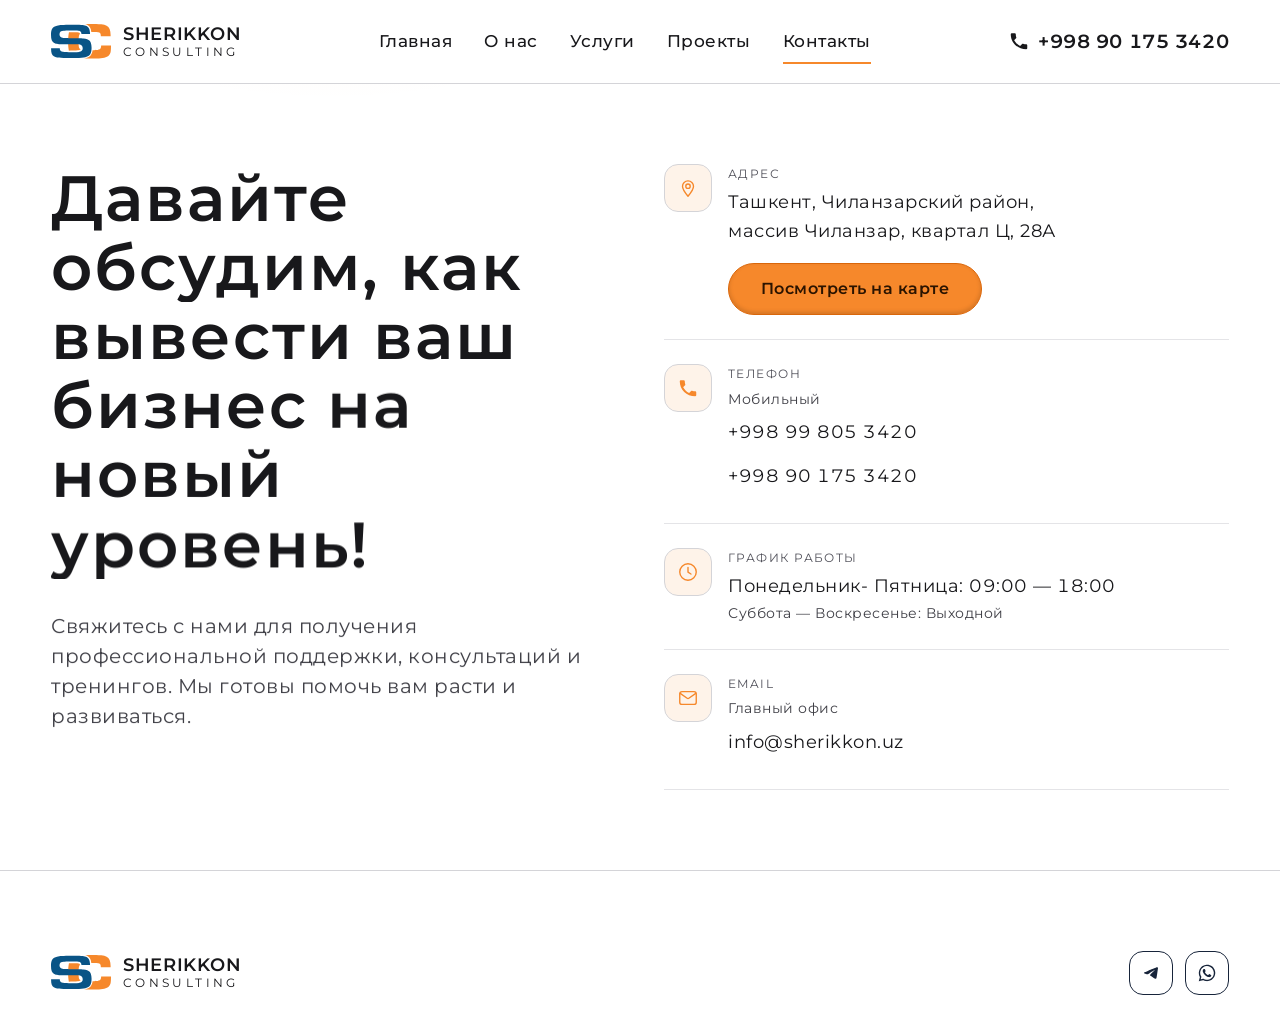
==== commit 0c4576c2: "Cache-bust the CSS links on every page (?v=2) GitHub Pages/CDN serves tokens.css and styles.css with" ====
--- a/kontakti.html
+++ b/kontakti.html
@@ -15,8 +15,8 @@
 <link rel="preload" href="assets/fonts/exo2-400-700-cyrillic.woff2" as="font" type="font/woff2" crossorigin>
 <link rel="preload" href="assets/fonts/ibmplexsans-500-700-cyrillic.woff2" as="font" type="font/woff2" crossorigin>
 <link rel="preload" href="assets/fonts/luga.ttf" as="font" type="font/ttf" crossorigin>
-<link rel="stylesheet" href="assets/css/tokens.css">
-<link rel="stylesheet" href="assets/css/styles.css">
+<link rel="stylesheet" href="assets/css/tokens.css?v=2">
+<link rel="stylesheet" href="assets/css/styles.css?v=2">
 
 <script>
 (function(d){
--- a/assets/css/tokens.css
+++ b/assets/css/tokens.css
@@ -1,173 +1,91 @@
 /* ============================================================
-   Sherikkon Consulting — Design System "Royal Violet"
+   Sherikkon Consulting — Design System
+   Палитра 60/30/10: 60% белый, 30% синий (#17243A), 10% оранжевый
+   (#F6882B) — по прямому запросу пользователя.
    tokens.css — шрифты и дизайн-токены
    Единственное место, где меняются цвета, шкалы и тайминги.
    ============================================================ */
 
 /* ---------- Шрифты (локальные woff2, вариативные) ---------- */
 
-/* Exo 2 — единый шрифт на весь сайт, вариативный 400–700.
-   Геометричный технический гротеск с полной поддержкой кириллицы —
-   замена Playfair Display + Inter по прямому запросу пользователя. */
-@font-face {
-  font-family: 'Exo 2';
-  font-style: normal;
-  font-weight: 400 700;
-  font-display: swap;
-  src: url('../fonts/exo2-400-700-cyrillic.woff2') format('woff2');
+/* Montserrat — единый шрифт на весь сайт (замена Lucida Sans Unicode):
+   тот же шрифт, что используется на оригинальном sherikkon.uz.
+   Вариативный woff2 с Google Fonts, вес 400–700. */
+@font-face {
+  font-family: 'Montserrat';
+  font-style: normal;
+  font-weight: 400 700;
+  font-display: swap;
+  src: url('../fonts/montserrat-400-700-cyrillic.woff2') format('woff2');
   unicode-range: U+0301, U+0400-045F, U+0490-0491, U+04B0-04B1, U+2116;
 }
 @font-face {
-  font-family: 'Exo 2';
-  font-style: normal;
-  font-weight: 400 700;
-  font-display: swap;
-  src: url('../fonts/exo2-400-700-cyrillic-ext.woff2') format('woff2');
+  font-family: 'Montserrat';
+  font-style: normal;
+  font-weight: 400 700;
+  font-display: swap;
+  src: url('../fonts/montserrat-400-700-cyrillic-ext.woff2') format('woff2');
   unicode-range: U+0460-052F, U+1C80-1C8A, U+20B4, U+2DE0-2DFF, U+A640-A69F, U+FE2E-FE2F;
 }
 @font-face {
-  font-family: 'Exo 2';
-  font-style: normal;
-  font-weight: 400 700;
-  font-display: swap;
-  src: url('../fonts/exo2-400-700-latin.woff2') format('woff2');
+  font-family: 'Montserrat';
+  font-style: normal;
+  font-weight: 400 700;
+  font-display: swap;
+  src: url('../fonts/montserrat-400-700-latin.woff2') format('woff2');
   unicode-range: U+0000-00FF, U+0131, U+0152-0153, U+02BB-02BC, U+02C6, U+02DA, U+02DC,
     U+0304, U+0308, U+0329, U+2000-206F, U+20AC, U+2122, U+2191, U+2193, U+2212, U+2215,
     U+FEFF, U+FFFD;
 }
 @font-face {
-  font-family: 'Exo 2';
-  font-style: normal;
-  font-weight: 400 700;
-  font-display: swap;
-  src: url('../fonts/exo2-400-700-latin-ext.woff2') format('woff2');
+  font-family: 'Montserrat';
+  font-style: normal;
+  font-weight: 400 700;
+  font-display: swap;
+  src: url('../fonts/montserrat-400-700-latin-ext.woff2') format('woff2');
   unicode-range: U+0100-02BA, U+02BD-02C5, U+02C7-02CC, U+02CE-02D7, U+02DD-02FF, U+0304,
     U+0308, U+0329, U+1D00-1DBF, U+1E00-1E9F, U+1EF2-1EFF, U+2020, U+20A0-20AB, U+20AD-20C0,
     U+2113, U+2C60-2C7F, U+A720-A7FF;
 }
 
-/* IBM Plex Sans — только заголовки h1–h4 (--font-h), вариативный 500–700.
-   Остальной текст остаётся на Exo 2 (--font-heading/--font-body) — так
-   решили, чтобы не плодить контраст по всему сайту. */
-@font-face {
-  font-family: 'IBM Plex Sans';
-  font-style: normal;
-  font-weight: 500 700;
-  font-display: swap;
-  src: url('../fonts/ibmplexsans-500-700-cyrillic.woff2') format('woff2');
-  unicode-range: U+0301, U+0400-045F, U+0490-0491, U+04B0-04B1, U+2116;
-}
-@font-face {
-  font-family: 'IBM Plex Sans';
-  font-style: normal;
-  font-weight: 500 700;
-  font-display: swap;
-  src: url('../fonts/ibmplexsans-500-700-cyrillic-ext.woff2') format('woff2');
-  unicode-range: U+0460-052F, U+1C80-1C8A, U+20B4, U+2DE0-2DFF, U+A640-A69F, U+FE2E-FE2F;
-}
-@font-face {
-  font-family: 'IBM Plex Sans';
-  font-style: normal;
-  font-weight: 500 700;
-  font-display: swap;
-  src: url('../fonts/ibmplexsans-500-700-latin.woff2') format('woff2');
-  unicode-range: U+0000-00FF, U+0131, U+0152-0153, U+02BB-02BC, U+02C6, U+02DA, U+02DC,
-    U+0304, U+0308, U+0329, U+2000-206F, U+20AC, U+2122, U+2191, U+2193, U+2212, U+2215,
-    U+FEFF, U+FFFD;
-}
-@font-face {
-  font-family: 'IBM Plex Sans';
-  font-style: normal;
-  font-weight: 500 700;
-  font-display: swap;
-  src: url('../fonts/ibmplexsans-500-700-latin-ext.woff2') format('woff2');
-  unicode-range: U+0100-02BA, U+02BD-02C5, U+02C7-02CC, U+02CE-02D7, U+02DD-02FF, U+0304,
-    U+0308, U+0329, U+1D00-1DBF, U+1E00-1E9F, U+1EF2-1EFF, U+2020, U+20A0-20AB, U+20AD-20C0,
-    U+2113, U+2C60-2C7F, U+A720-A7FF;
-}
-
-/* Alegreya Sans — короткие акценты (--font-accent): eyebrow-подписи
-   секций и роли в карточках команды. Курсив, читаемый гуманистический
-   гротеск — замена изначально запрошенной Zeequada (та требовала капчу
-   для скачивания, которую мы не обходим). */
-@font-face {
-  font-family: 'Alegreya Sans';
-  font-style: italic;
-  font-weight: 500;
-  font-display: swap;
-  src: url('../fonts/alegreyasans-500-italic-cyrillic.woff2') format('woff2');
-  unicode-range: U+0301, U+0400-045F, U+0490-0491, U+04B0-04B1, U+2116;
-}
-@font-face {
-  font-family: 'Alegreya Sans';
-  font-style: italic;
-  font-weight: 500;
-  font-display: swap;
-  src: url('../fonts/alegreyasans-500-italic-cyrillic-ext.woff2') format('woff2');
-  unicode-range: U+0460-052F, U+1C80-1C8A, U+20B4, U+2DE0-2DFF, U+A640-A69F, U+FE2E-FE2F;
-}
-@font-face {
-  font-family: 'Alegreya Sans';
-  font-style: italic;
-  font-weight: 500;
-  font-display: swap;
-  src: url('../fonts/alegreyasans-500-italic-latin.woff2') format('woff2');
-  unicode-range: U+0000-00FF, U+0131, U+0152-0153, U+02BB-02BC, U+02C6, U+02DA, U+02DC,
-    U+0304, U+0308, U+0329, U+2000-206F, U+20AC, U+2122, U+2191, U+2193, U+2212, U+2215,
-    U+FEFF, U+FFFD;
-}
-@font-face {
-  font-family: 'Alegreya Sans';
-  font-style: italic;
-  font-weight: 500;
-  font-display: swap;
-  src: url('../fonts/alegreyasans-500-italic-latin-ext.woff2') format('woff2');
-  unicode-range: U+0100-02BA, U+02BD-02C5, U+02C7-02CC, U+02CE-02D7, U+02DD-02FF, U+0304,
-    U+0308, U+0329, U+1D00-1DBF, U+1E00-1E9F, U+1EF2-1EFF, U+2020, U+20A0-20AB, U+20AD-20C0,
-    U+2113, U+2C60-2C7F, U+A720-A7FF;
-}
-
-/* Luga — присланный клиентом шрифт, только для текста на кнопке
-   (--font-accent-btn). Файл в исходном .ttf (без конвертации в woff2 —
-   на машине нет инструментов для этого), поэтому чуть тяжелее обычного. */
-@font-face {
-  font-family: 'Luga';
-  font-style: normal;
-  font-weight: 400;
-  font-display: swap;
-  src: url('../fonts/luga.ttf') format('truetype');
-}
-
 /* ============================================================
    ТОКЕНЫ
    ============================================================ */
 
 :root {
-  /* ---------- Палитра: светлая тема ---------- */
-  /* Поверхности — холодный серо-белый */
+  /* ---------- Палитра 60/30/10 ----------
+     60% белый/нейтральный (фон, поверхности, текст), 30% синий
+     #17243A (карточки, рамки, акцентные блоки), 10% оранжевый
+     #F6882B (ссылки, кнопки, точечные акценты). Никакого фиолетового —
+     нейтральные тона строго серые, без цветного оттенка. */
   --bg:            #FFFFFF;  /* фон страницы */
-  --surface:       #F7F7FA;  /* секции-подложки */
+  --surface:       #FAFAFA;  /* секции-подложки */
   --surface-2:     #FFFFFF;  /* карточки — белее подложки, держатся на border+shadow */
-  --surface-3:     #F3F1FA;  /* карточка/поле в hover — едва заметный фиолетовый тон */
-  --border:        #E4E3ED;  /* границы и разделители */
-  --border-strong: #CFCCDD;  /* границы в hover / focus-within */
-
-  /* Бренд: navy/orange = всё интерактивное (было фиолетовым до ребрендинга) */
-  --primary:       #F6882B;  /* фирменный оранжевый — ссылки и акценты */
+  --surface-3:     #F4F4F5;  /* карточка/поле в hover — нейтральный серый */
+  --border:        #E4E4E7;  /* границы и разделители */
+  --border-strong: #D4D4D8;  /* границы в hover / focus-within */
+
+  /* Бренд: 30% синий / 10% оранжевый — всё интерактивное и акцентное */
+  --primary:       #F6882B;  /* фирменный оранжевый (10%) — ссылки и акценты */
   --primary-light: #FBB876;  /* декоративный: рамки, свечения — НЕ для текста на светлом */
-  --primary-deep:  #17243A;  /* фирменный navy — для текста, если нужен акцент темнее */
+  --primary-deep:  #17243A;  /* фирменный синий (30%) — карточки, рамки, текст-акцент */
   --on-primary:    #2B1400;
 
-  /* Акцент: шампань-золото = премиальный акцент, CTA, декоративные цифры */
-  --accent:        #D4AF6A;  /* декоративный/фон кнопки — НЕ для текста на светлом (мал контраст) */
-  --accent-light:  #E8C98D;
-  --accent-deep:   #7A5E22;  /* ~5.8:1 на белом, ~5.4:1 на --surface — AA с запасом */
-  --on-accent:     #1A1026;  /* тёмный текст на золотой кнопке */
-
-  /* Текст */
-  --fg:            #14101F;  /* ~18:1 на белом — AAA, тёмно-фиолетовый почти-чёрный */
-  --fg-muted:      #5B5470;  /* ~6.3:1 на белом — AA */
-  --fg-subtle:     #726B87;  /* подсказки и мелкие подписи — ~4.9:1 на белом, AA */
+  /* Акцент = тот же оранжевый, что и --primary (единый акцентный цвет
+     на весь сайт вместо прежнего золотого). --accent-deep — затемнённый
+     оранжевый для текста (ссылки/hover), достаточный AA-контраст на белом. */
+  --accent:        #F6882B;
+  --accent-light:  #FBB876;
+  --accent-deep:   #B34209;  /* ~5.7:1 на белом — AA с запасом */
+  --on-accent:     #2B1400;
+
+  /* Текст — нейтральный серо-чёрный, без синего и фиолетового оттенка.
+     Затемнено по фидбеку: серый на белом было неудобно читать —
+     --fg-muted (обычный текст абзацев) и --fg-subtle (подписи/подсказки)
+     подняты на ступень темнее. */
+  --fg:            #18181B;  /* ~19:1 на белом — AAA, нейтральный почти-чёрный */
+  --fg-muted:      #3F3F46;  /* ~10.4:1 на белом — AAA, текст карточек/абзацев */
+  --fg-subtle:     #52525B;  /* ~7.7:1 на белом — AAA, подсказки и мелкие подписи */
 
   /* Состояния */
   --success:       #1E9E76;  /* затемнено под белый фон относительно --success-light */
@@ -189,26 +107,22 @@
 
   /* Плёнки и свечения */
   --scrim:         rgba(7, 4, 16, 0.78);   /* оверлей модалок/меню */
-  --glow-violet:   rgba(246, 136, 43, 0.16);
-  --glow-fuchsia:  rgba(192, 38, 211, 0.12);
-  --glow-gold:     rgba(212, 175, 106, 0.18);
-
-  --gradient-brand: linear-gradient(120deg, var(--primary) 0%, #C026D3 100%);
+  --glow-violet:   rgba(246, 136, 43, 0.16);  /* название историческое, значение уже оранжевое */
+
+  --gradient-brand: linear-gradient(120deg, var(--primary) 0%, var(--primary-deep) 100%);
   --gradient-gold:  linear-gradient(120deg, var(--accent) 0%, var(--accent-light) 100%);
-  --gradient-line:  linear-gradient(90deg, var(--primary) 0%, #C026D3 50%, var(--accent) 100%);
-  /* Более контрастный разбег внутри золота — для акцентных слов в
+  --gradient-line:  linear-gradient(90deg, var(--primary-deep) 0%, var(--primary) 100%);
+  /* Более контрастный разбег внутри оранжевого — для акцентных слов в
      заголовках (.grad), где --gradient-gold читается почти плоским. */
   --gradient-heading-accent: linear-gradient(120deg, var(--accent-deep) 0%, var(--accent) 55%, var(--accent-light) 100%);
 
   /* ---------- Типографика ----------
-     Luga (клиентский фирменный шрифт) — теперь дефолт почти везде,
-     чтобы не переопределять его вручную посекционно. Exo 2/IBM Plex
-     остаются как фолбэк. --font-accent (eyebrow-подписи, роль в
-     карточках команды) нарочно не тронут — отдельный акцентный стиль. */
-  --font-heading: 'Luga', 'Exo 2', -apple-system, BlinkMacSystemFont, 'Segoe UI', Roboto, sans-serif;
-  --font-body: 'Luga', 'Exo 2', -apple-system, BlinkMacSystemFont, 'Segoe UI', Roboto, sans-serif;
-  --font-h: 'Luga', 'IBM Plex Sans', -apple-system, BlinkMacSystemFont, 'Segoe UI', Roboto, sans-serif;
-  --font-accent: 'Alegreya Sans', Georgia, serif;
+     Montserrat — единственный шрифт на весь сайт, тот же, что на
+     оригинальном sherikkon.uz (заменяет Lucida Sans Unicode). */
+  --font-heading: 'Montserrat', -apple-system, BlinkMacSystemFont, 'Segoe UI', Roboto, sans-serif;
+  --font-body: 'Montserrat', -apple-system, BlinkMacSystemFont, 'Segoe UI', Roboto, sans-serif;
+  --font-h: 'Montserrat', -apple-system, BlinkMacSystemFont, 'Segoe UI', Roboto, sans-serif;
+  --font-accent: 'Montserrat', -apple-system, BlinkMacSystemFont, 'Segoe UI', Roboto, sans-serif;
 
   /* Шкала 12 → 88, крупные кегли текучие */
   --text-xs:   0.75rem;   /* 12 */
@@ -263,9 +177,9 @@
      На белом фоне чёрная тень читается тяжело даже при небольшой
      непрозрачности — берём тёмный текстовый тон (--fg) вместо
      чистого чёрного, мягче и «в цвет» сайта. */
-  --shadow-sm: 0 1px 2px rgba(20, 16, 31, 0.06);
-  --shadow:    0 8px 20px -8px rgba(20, 16, 31, 0.12);
-  --shadow-lg: 0 20px 48px -16px rgba(20, 16, 31, 0.16);
+  --shadow-sm: 0 1px 2px rgba(24, 24, 27, 0.06);
+  --shadow:    0 8px 20px -8px rgba(24, 24, 27, 0.12);
+  --shadow-lg: 0 20px 48px -16px rgba(24, 24, 27, 0.16);
   --shadow-glow: 0 12px 28px -10px var(--glow-violet);
 
   /* ---------- Слои ---------- */
--- a/assets/css/styles.css
+++ b/assets/css/styles.css
@@ -261,7 +261,7 @@
     font-size: 17px;
     font-weight: 500;
     padding-block: var(--space-2);
-    font-family: 'Luga', var(--font-heading);
+    font-family: var(--font-heading);
     letter-spacing: 0.03em;
   }
   .nav__link::after {
@@ -299,7 +299,7 @@
     font-weight: 600;
     font-variant-numeric: tabular-nums;
     white-space: nowrap;
-    font-family: 'Luga', var(--font-heading);
+    font-family: var(--font-heading);
     letter-spacing: 0.03em;
   }
   @media (min-width: 1280px) { .header__phone { display: inline-flex; } }
@@ -435,7 +435,7 @@
     background-color: #F6882B;
     background-image: none;
     color: #2B1400;
-    font-family: 'Luga', var(--font-heading);
+    font-family: var(--font-heading);
     letter-spacing: 0.03em;
     border: 1px solid #D9660A;
     box-shadow: inset 0 -2px 4px rgba(0, 0, 0, 0.15);
@@ -559,14 +559,14 @@
             mask-image: linear-gradient(to right, transparent, black 30%);
   }
   @media (min-width: 1024px) { .hero__waves { display: block; } }
-  .hero__title { max-width: 30ch; color: #FFFFFF; font-family: 'Luga', var(--font-heading); letter-spacing: 0.03em; }
+  .hero__title { max-width: 30ch; color: #FFFFFF; font-family: var(--font-heading); letter-spacing: 0.03em; }
   @media (min-width: 1024px) { .hero__title { font-size: 48px; } }
   .hero__text {
     margin-top: var(--space-6);
     max-width: 52ch;
     font-size: 22px;
     color: #FFFFFF;
-    font-family: 'Luga', var(--font-body);
+    font-family: var(--font-body);
     letter-spacing: 0.03em;
   }
   .hero__text + .hero__text { font-size: 18px; }
@@ -647,7 +647,10 @@
   /* ---------- Простой нумерованный список ----------
      Как в оригинале: всё видно сразу, без сворачивания/скролла. */
   .plain-list { display: flex; flex-direction: column; gap: var(--space-4); }
-  .plain-list__item { display: flex; gap: var(--space-3); align-items: baseline; }
+  /* center, не baseline: на двустрочных пунктах (текст переносится)
+     baseline цеплялся за первую строку и цифра "уезжала" вверх —
+     выглядело криво относительно всего блока текста. */
+  .plain-list__item { display: flex; gap: var(--space-3); align-items: center; }
   .plain-list__num {
     flex-shrink: 0;
     min-width: 1.4em;
@@ -677,8 +680,8 @@
   .problema__image { width: 100%; height: 100%; object-fit: cover; display: block; }
   #problema h2,
   #problema p,
-  #problema .plain-list__text { font-family: 'Luga', var(--font-heading); letter-spacing: 0.03em; }
-  #problema .plain-list__num { color: #F6882B; font-family: 'Luga', var(--font-heading); letter-spacing: 0.03em; }
+  #problema .plain-list__text { font-family: var(--font-heading); letter-spacing: 0.03em; }
+  #problema .plain-list__num { color: #F6882B; font-family: var(--font-heading); letter-spacing: 0.03em; }
   #problema p,
   #problema .plain-list__text { line-height: var(--leading-normal); }
   /* Заголовок блока крупнее обычного h2 (--text-5xl, до 64px) — приравниваем
@@ -687,17 +690,26 @@
   #reshenie h2,
   #reshenie p,
   #reshenie .plain-list__text,
-  #reshenie .plain-list__num { font-family: 'Luga', var(--font-heading); letter-spacing: 0.03em; }
+  #reshenie .plain-list__num { font-family: var(--font-heading); letter-spacing: 0.03em; }
+  /* Карточки заметно выше — задаём высоту напрямую, а не через padding. */
+  #reshenie .card { min-height: 750px; padding-block: var(--space-10); }
   /* Только карточка "Наше решение" — цифры в синем цвете логотипа,
      карточку "Результаты" не трогаем. */
-  #reshenie .card:first-child .plain-list__num { color: #095486; }
+  #reshenie .card:first-child .plain-list__num { color: #17243A; }
   /* Фон карточки "Наше решение" — присланная картинка (скруглённая
      рамка + стрелка-график уже нарисованы в самом файле), вместо
      обычной синеватой заливки .card. Текст остаётся как есть. */
   #reshenie .card:first-child {
     background-image: url('../img/card-arrow-orange.png');
-    background-size: cover;
+    /* contain, не cover: пропорции картинки (1403×1121) не совпадают
+       с пропорциями карточки — cover обрезал часть нарисованной рамки.
+       background-color сброшен в прозрачный — иначе в пустых полосах
+       сверху/снизу (от contain) просвечивал светло-серый фон базовой
+       .card, читалось как отдельная серая плашка под картинкой. */
+    background-color: transparent;
+    background-size: contain;
     background-position: center;
+    background-repeat: no-repeat;
     border: none;
   }
   /* Карточка "Результаты" — тот же приём: присланная картинка вместо
@@ -709,8 +721,10 @@
   #reshenie .plain-list__text strong { font-weight: inherit; }
   #reshenie #rezultaty-card {
     background-image: url('../img/card-arrow-blue.png');
-    background-size: cover;
+    background-color: transparent;
+    background-size: contain;
     background-position: center;
+    background-repeat: no-repeat;
     border: none;
   }
 
@@ -792,22 +806,22 @@
   .step__text { margin-top: var(--space-3); color: var(--fg-muted); }
 
   /* ---------- Карточка (общая) ---------- */
-  /* Синяя окантовка (цвет из логотипа SC, #095486) и тускловатый
-     синеватый фон вместо чистого белого. Без сжатия карточки и колец
-     вокруг неё — эффект убран по просьбе клиента. */
+  /* Синяя окантовка (фирменный синий #17243A, палитра 60/30/10) и
+     тускловатый синеватый фон вместо чистого белого. Без сжатия карточки
+     и колец вокруг неё — эффект убран по просьбе клиента. */
   .card {
     position: relative;
     display: flex;
     flex-direction: column;
     padding: var(--space-6);
-    background: color-mix(in srgb, #095486 6%, var(--surface-2));
-    border: 1px solid color-mix(in srgb, #095486 32%, var(--border));
+    background: color-mix(in srgb, #17243A 6%, var(--surface-2));
+    border: 1px solid color-mix(in srgb, #17243A 32%, var(--border));
     border-radius: var(--radius-lg);
     transition: border-color var(--dur) var(--ease-soft);
   }
   .card:hover,
   .card:focus-within {
-    border-color: color-mix(in srgb, #095486 55%, var(--border));
+    border-color: color-mix(in srgb, #17243A 55%, var(--border));
   }
 
   .card__icon {
@@ -873,7 +887,7 @@
     overflow: hidden;
   }
   .project__title {
-    font-family: 'Luga', var(--font-heading);
+    font-family: var(--font-heading);
     letter-spacing: 0.03em;
     font-weight: 400;
   }
@@ -883,8 +897,17 @@
   .project:focus-within {
     border-color: #D9660A;
   }
-  /* Кнопка "Посмотреть больше проектов" — во всю ширину, как ряд карточек. */
-  .proekty__more { width: 100%; justify-content: center; }
+  /* Кнопка "Посмотреть больше проектов" — по ширине как одна карточка
+     ряда (3 колонки, gap var(--space-5), тот же паддинг var(--gutter),
+     что и у .rail__track), а не во всю ширину контейнера. .rail без
+     max-width, поэтому считаем от 100vw, как и сам ряд карточек. */
+  .proekty__more {
+    display: flex;
+    width: calc((100vw - 2 * var(--gutter) - 2 * var(--space-5)) / 3);
+    max-width: 100%;
+    margin-inline: auto;
+    justify-content: center;
+  }
   /* Декоративная иконка горы стоит рядом с карточкой заявки, справа,
      прижата к низу — не над блоком, а вровень с ним. */
   .proekty__flag {
@@ -903,7 +926,7 @@
     border-radius: var(--radius-lg);
     padding: var(--space-6) var(--space-7);
   }
-  #proekty .section-head h2 { font-family: 'Luga', var(--font-heading); letter-spacing: 0.03em; }
+  #proekty .section-head h2 { font-family: var(--font-heading); letter-spacing: 0.03em; }
   .project__media {
     aspect-ratio: 16 / 10;
     overflow: hidden;
@@ -1158,6 +1181,9 @@
     align-items: center;
     gap: var(--space-4);
   }
+  /* Кнопка отправки — во всю ширину, как строки ввода (.field__control),
+     а не по размеру текста. Действует во всех формах сайта. */
+  .form__foot .btn { width: 100%; }
   .form__note {
     font-size: var(--text-sm);
     color: var(--fg-subtle);
@@ -1213,8 +1239,8 @@
     position: relative;
     padding: var(--space-9) var(--gutter);
     border-radius: var(--radius-lg);
-    background: color-mix(in srgb, #095486 6%, var(--surface));
-    border: 1px solid color-mix(in srgb, #095486 32%, var(--border));
+    background: color-mix(in srgb, #17243A 6%, var(--surface));
+    border: 1px solid color-mix(in srgb, #17243A 32%, var(--border));
     overflow: hidden;
   }
   .cta::before {
@@ -1231,24 +1257,47 @@
   /* Блок "Бесплатная консультация" — компактнее: h2 был на общей
      h2-шкале (до 64px), заголовок и отступы карточки уменьшены. */
   #konsultaciya .cta {
-    padding: var(--space-4) var(--space-7);
-    background: linear-gradient(90deg, #B0B6CA 0%, #FFFFFF 100%);
+    padding: var(--space-8) var(--space-7);
+    background: #17243A;
     border-color: #17243A;
     border-width: 2px;
   }
-  /* Рисунок "ручка + лист" по центру между текстом и формой — своя
-     колонка в гриде, только на десктопе (на мобиле .split складывается
-     в один столбец, картинка просто окажется отдельной строкой). */
-  .konsultaciya__pen { display: none; width: 220px; height: auto; justify-self: center; align-self: center; }
-  @media (min-width: 900px) {
-    #konsultaciya .cta__inner { grid-template-columns: 1.15fr auto 0.85fr; }
-    .konsultaciya__pen { display: block; }
-  }
-  #konsultaciya h2 { font-size: var(--text-4xl); }
+  /* Один широкий столбец вместо двух колонок: заголовок на всю ширину
+     блока первой строкой, дальше "Ваша выгода" и всё остальное, форма
+     ниже — тоже на всю ширину. Перебивает .split/.split--wide-left
+     (они из @layer layout, этот файл — @layer components, весомее). */
+  #konsultaciya .cta__inner { grid-template-columns: 1fr; }
+  /* Текстовый блок (заголовок/выгоды/телефон) центрируем целиком:
+     сам блок по горизонтали (justify-self) и текст внутри него
+     (text-align) — иначе он лишь смещался к центру панели, а строки
+     внутри по-прежнему жались к левому краю блока. Пункты списка —
+     свои display:flex в разметке, text-align на них не действует,
+     центрируем отдельно через justify-content. Форму ниже не трогаем —
+     она и так на всю ширину. */
+  #konsultaciya .cta__inner > div:first-child { justify-self: center; text-align: center; }
+  #konsultaciya .cta ul li { justify-content: center; }
+  /* .lead уже родителя из-за собственного max-width (--measure) — сам
+     блок не центрировался, только текст внутри него. */
+  #konsultaciya .cta .lead { margin-inline: auto; }
+  /* Сплошной синий фон — текст без своего цвета (h2/lead/список/подписи)
+     перекрашиваем в белый, иначе читается тёмным на тёмном. */
+  #konsultaciya .cta h2,
+  #konsultaciya .cta .lead,
+  #konsultaciya .cta .contact-item__value,
+  #konsultaciya .cta .field__label {
+    color: #FFFFFF;
+  }
+  #konsultaciya .cta li { color: #FFFFFF; }
+  #konsultaciya .cta .field__req { color: var(--accent); }
+  #konsultaciya .cta .contact-item__value:hover { color: var(--accent); }
+  /* Блок теперь в один широкий столбец (.cta__inner выше), места под
+     заголовок с запасом — компактный кегль был нужен только под узкую
+     колонку 2-колоночной раскладки, сейчас можно на общей h2-шкале. */
+  #konsultaciya h2 { font-size: var(--text-4xl); text-wrap: balance; }
   #konsultaciya h2,
   #konsultaciya p,
   #konsultaciya li,
-  #konsultaciya a { font-family: 'Luga', var(--font-heading); letter-spacing: 0.03em; }
+  #konsultaciya a { font-family: var(--font-heading); letter-spacing: 0.03em; }
   #konsultaciya .field__control { border-color: #17243A; }
 
   /* Блок "Ваш уникальный путь к успеху" — тот же приём, что у
@@ -1269,7 +1318,16 @@
     padding: 0;
     background: none;
     border: none;
-  }
+    /* Базовый .cta даёт border-radius + overflow:hidden (для декоративного
+       ::before-свечения). Здесь фона нет, но контент сидит вплотную к
+       краю (padding:0) — рамка/скругление всё равно обрезали контент по
+       скруглённому углу, это было видно при выделении текста и на
+       кнопке при hover-масштабировании. Убираем оба свойства и сам
+       ::before — тут это просто текст и поля на белом, без рамки. */
+    border-radius: 0;
+    overflow: visible;
+  }
+  #zayavka .cta::before { display: none; }
   #zayavka .proekty__flag { flex: 1; }
   /* Вертикальная компоновка: текст сверху, форма снизу, вместо
      горизонтального сплита на 2 колонки. Меньший заголовок и отступ
@@ -1287,7 +1345,7 @@
   #zayavka h2,
   #zayavka p,
   #zayavka li,
-  #zayavka a { font-family: 'Luga', var(--font-heading); letter-spacing: 0.03em; }
+  #zayavka a { font-family: var(--font-heading); letter-spacing: 0.03em; }
   #zayavka .field__control { border-color: #17243A; }
 
   /* Заголовочный блок "Услуги" — рамка в фирменном цвете + Luga,
@@ -1296,7 +1354,7 @@
   #uslugi { padding-top: var(--space-6); }
   #uslugi .section-head {
     max-width: none;
-    background: linear-gradient(90deg, #B0B6CA 0%, #FFFFFF 100%);
+    background: #17243A;
     border: 2px solid #17243A;
     border-radius: var(--radius-lg);
     padding: var(--space-6) var(--space-7);
@@ -1304,7 +1362,11 @@
   }
   #uslugi .section-head h2,
   #uslugi .section-head p,
-  #uslugi .section-head a { font-family: 'Luga', var(--font-heading); letter-spacing: 0.03em; }
+  #uslugi .section-head a { font-family: var(--font-heading); letter-spacing: 0.03em; }
+  /* Сплошной синий фон — заголовок и описание в белый. Кнопка
+     "Все услуги" не трогаем — у неё свой оранжевый фон. */
+  #uslugi .section-head h2,
+  #uslugi .section-head p { color: #FFFFFF; }
 
   /* Карточки услуг — "бенто"-сетка вместо ровного 2×2: чередуются
      квадратные (1 колонка) и широкие (2 колонки) карточки. */
@@ -1321,7 +1383,7 @@
   #uslugi .grid--4 > article:nth-child(3) .card__icon { display: none; }
   #uslugi .grid--4 > article:nth-child(2),
   #uslugi .grid--4 > article:nth-child(3) {
-    background: linear-gradient(90deg, #B0B6CA 0%, #FFFFFF 100%);
+    background: #17243A;
     border: 2px solid #17243A;
   }
   /* Все 4 карточки услуг: Luga, чёрный текст (был серый --fg-muted).
@@ -1331,19 +1393,29 @@
   #uslugi .grid--4 > article:nth-child(4) .card__icon { display: none; }
   #uslugi .grid--4 > article:nth-child(1),
   #uslugi .grid--4 > article:nth-child(4) {
-    background: linear-gradient(90deg, color-mix(in srgb, #F6882B 35%, white) 0%, #FFFFFF 100%);
+    background: #F6882B;
     border: 2px solid #F6882B;
   }
   #uslugi .grid--4 .card__title,
   #uslugi .grid--4 .card__text {
-    font-family: 'Luga', var(--font-heading);
+    font-family: var(--font-heading);
     letter-spacing: 0.03em;
   }
   #uslugi .grid--4 .card__text { color: var(--fg); }
+  /* "Коучинг"/"Оценка бизнеса" — сплошной синий фон, текст в белый
+     (тёмный var(--fg) выше не читается на тёмно-синем). Оранжевые
+     карточки не трогаем — на оранжевом тёмный текст уже читается. */
+  #uslugi .grid--4 > article:nth-child(2) .card__title,
+  #uslugi .grid--4 > article:nth-child(2) .card__text,
+  #uslugi .grid--4 > article:nth-child(3) .card__title,
+  #uslugi .grid--4 > article:nth-child(3) .card__text {
+    color: #FFFFFF;
+  }
   /* Текст у широких карточек не тянется на всю ширину — узкая колонка слева. */
   #uslugi .grid--4 > article:nth-child(2) .card__text,
   #uslugi .grid--4 > article:nth-child(3) .card__text { max-width: 46ch; }
-  /* Иконка "переговоры" в "Коучинге" — справа, крупная декоративная картинка. */
+  /* Декоративная иконка справа на карточке "Оценка бизнеса" (в "Коучинге"
+     убрали по просьбе пользователя). */
   .card__meeting-icon {
     display: none;
     position: absolute;
@@ -1355,7 +1427,6 @@
     pointer-events: none;
   }
   @media (min-width: 640px) {
-    #uslugi .grid--4 > article:nth-child(2) .card__meeting-icon,
     #uslugi .grid--4 > article:nth-child(3) .card__meeting-icon { display: block; }
   }
 
@@ -1666,16 +1737,18 @@
   /* "О нас" — весь блок (крошки, заголовок, текст, силуэт, линия под
      ним) подтянут ближе к шапке, было слишком много пустого места. */
   .page-hero--onas { padding-block: var(--space-6) var(--space-5); }
-  .page-hero--onas .lead { margin-top: var(--space-4); color: #000000; font-weight: 400; }
+  .page-hero--onas .lead { margin-top: var(--space-4); color: #FFFFFF; font-weight: 400; }
+  .page-hero--onas .page-hero__text h1 { color: #FFFFFF; }
   /* Рамка вокруг самого текста (крошки+заголовок+абзац), а не во всю
      ширину контейнера — иначе иллюстрация справа оказывалась зажата
      внутри той же рамки. Градиент вертикальный, синий снизу. */
   .page-hero--onas .page-hero__inner { position: relative; }
   .page-hero--onas .page-hero__text {
     max-width: 780px;
-    background: linear-gradient(0deg, #B0B6CA 0%, #FFFFFF 100%);
+    background: #17243A;
     border: 2px solid #17243A;
     border-top: none;
+    color: #FFFFFF;
     /* Без верхней границы скругление верхних углов оставляло висящий
        "крюк" из левой/правой границы — убираем его, скругляем только низ. */
     border-radius: 0 0 var(--radius-lg) var(--radius-lg);
@@ -1704,7 +1777,7 @@
      как у "Услуги"/"Проекты". */
   #komanda .section-head {
     max-width: none;
-    background: linear-gradient(90deg, #B0B6CA 0%, #FFFFFF 100%);
+    background: #17243A;
     border: 2px solid #17243A;
     border-radius: var(--radius-lg);
     padding: var(--space-6) var(--space-7);
@@ -1715,6 +1788,12 @@
   #prichiny .reason__text {
     color: #000000;
     font-weight: 400;
+  }
+  /* "Команда" — сплошной синий фон, чёрный текст выше не читается,
+     перекрашиваем именно этот section-head обратно в белый. */
+  #komanda .section-head h2,
+  #komanda .section-head p {
+    color: #FFFFFF;
   }
   /* "3 причины" — эйброу как мини-заголовок: шрифт Luga, жирный;
      сам H2 ниже, наоборот, не жирный. */
@@ -1760,7 +1839,7 @@
      Миссия/Ценности получают стандартную рамку/градиент, иконки были
      на старом фиолетовом токене (var(--primary)) — теперь navy. */
   #napravlennost .card {
-    background: linear-gradient(90deg, #B0B6CA 0%, #FFFFFF 100%);
+    background: #17243A;
     border: 2px solid #17243A;
     transition: transform var(--dur) var(--ease-soft), box-shadow var(--dur) var(--ease-soft);
   }
@@ -1768,10 +1847,13 @@
     transform: translateY(-6px);
     box-shadow: var(--shadow-lg);
   }
-  #napravlennost .card__icon svg { color: #17243A; }
-  #napravlennost .card__text { color: #17243A; }
+  /* Сплошной синий фон карточки — иконка/заголовок/текст были синими же
+     (#17243A), сливались с фоном. Перекрашены в белый. */
+  #napravlennost .card__icon svg { color: #FFFFFF; }
+  #napravlennost .card__title { color: #FFFFFF; }
+  #napravlennost .card__text { color: #FFFFFF; }
   #napravlennost .card__icon {
-    border: 2px solid #17243A;
+    border: 2px solid #FFFFFF;
     border-radius: var(--radius-lg);
   }
   /* Слишком много пустого места между блоком "Команда" и следующим
@@ -1901,6 +1983,8 @@
   /* Карточка "Наше решение" на оранжевом фоне картинки — серый плохо
      читался, чёрный (--fg) читаемее. */
   #reshenie .card:first-child .text-muted { color: var(--fg); }
+  /* Блок "Бесплатная консультация" на сплошном синем — серый нечитаем. */
+  #konsultaciya .cta .text-muted { color: rgba(255, 255, 255, 0.72); }
   .text-accent { color: var(--accent-deep); }
   .text-center { text-align: center; }
   .measure     { max-width: var(--measure); }
